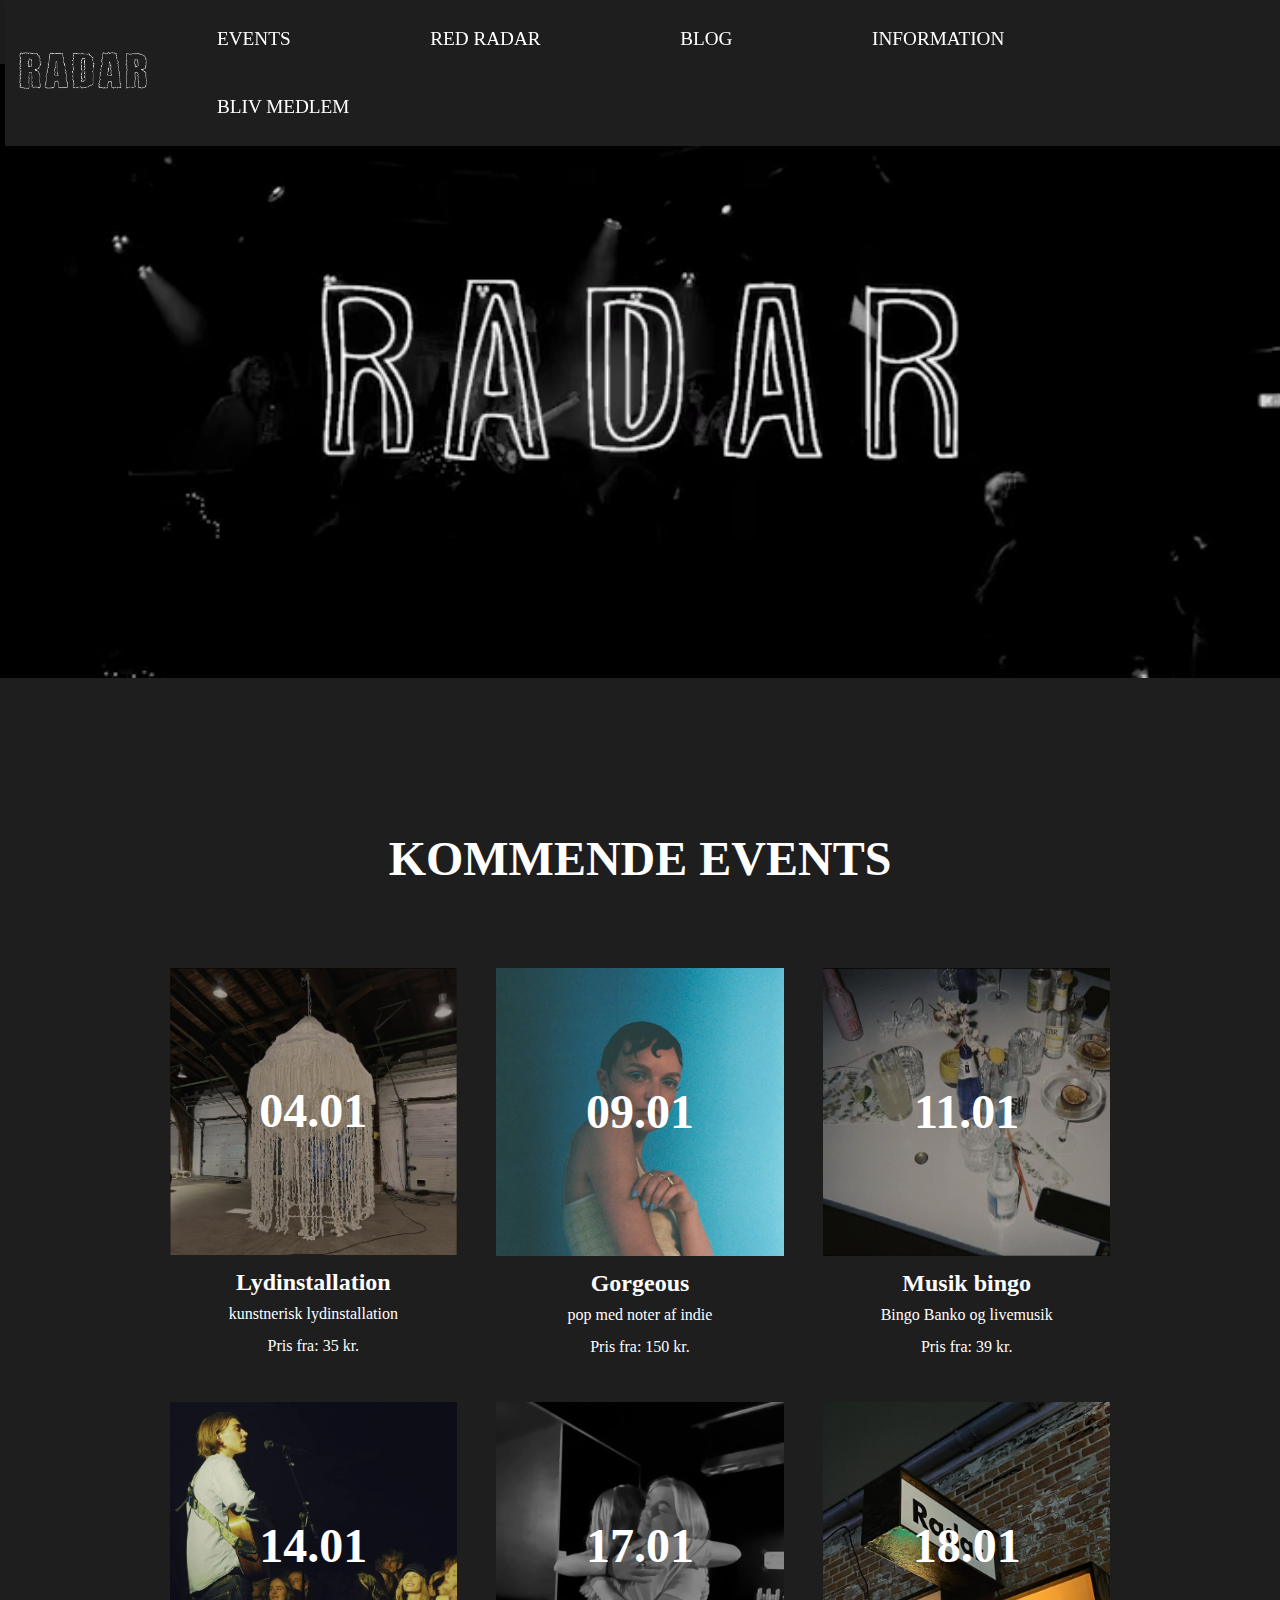
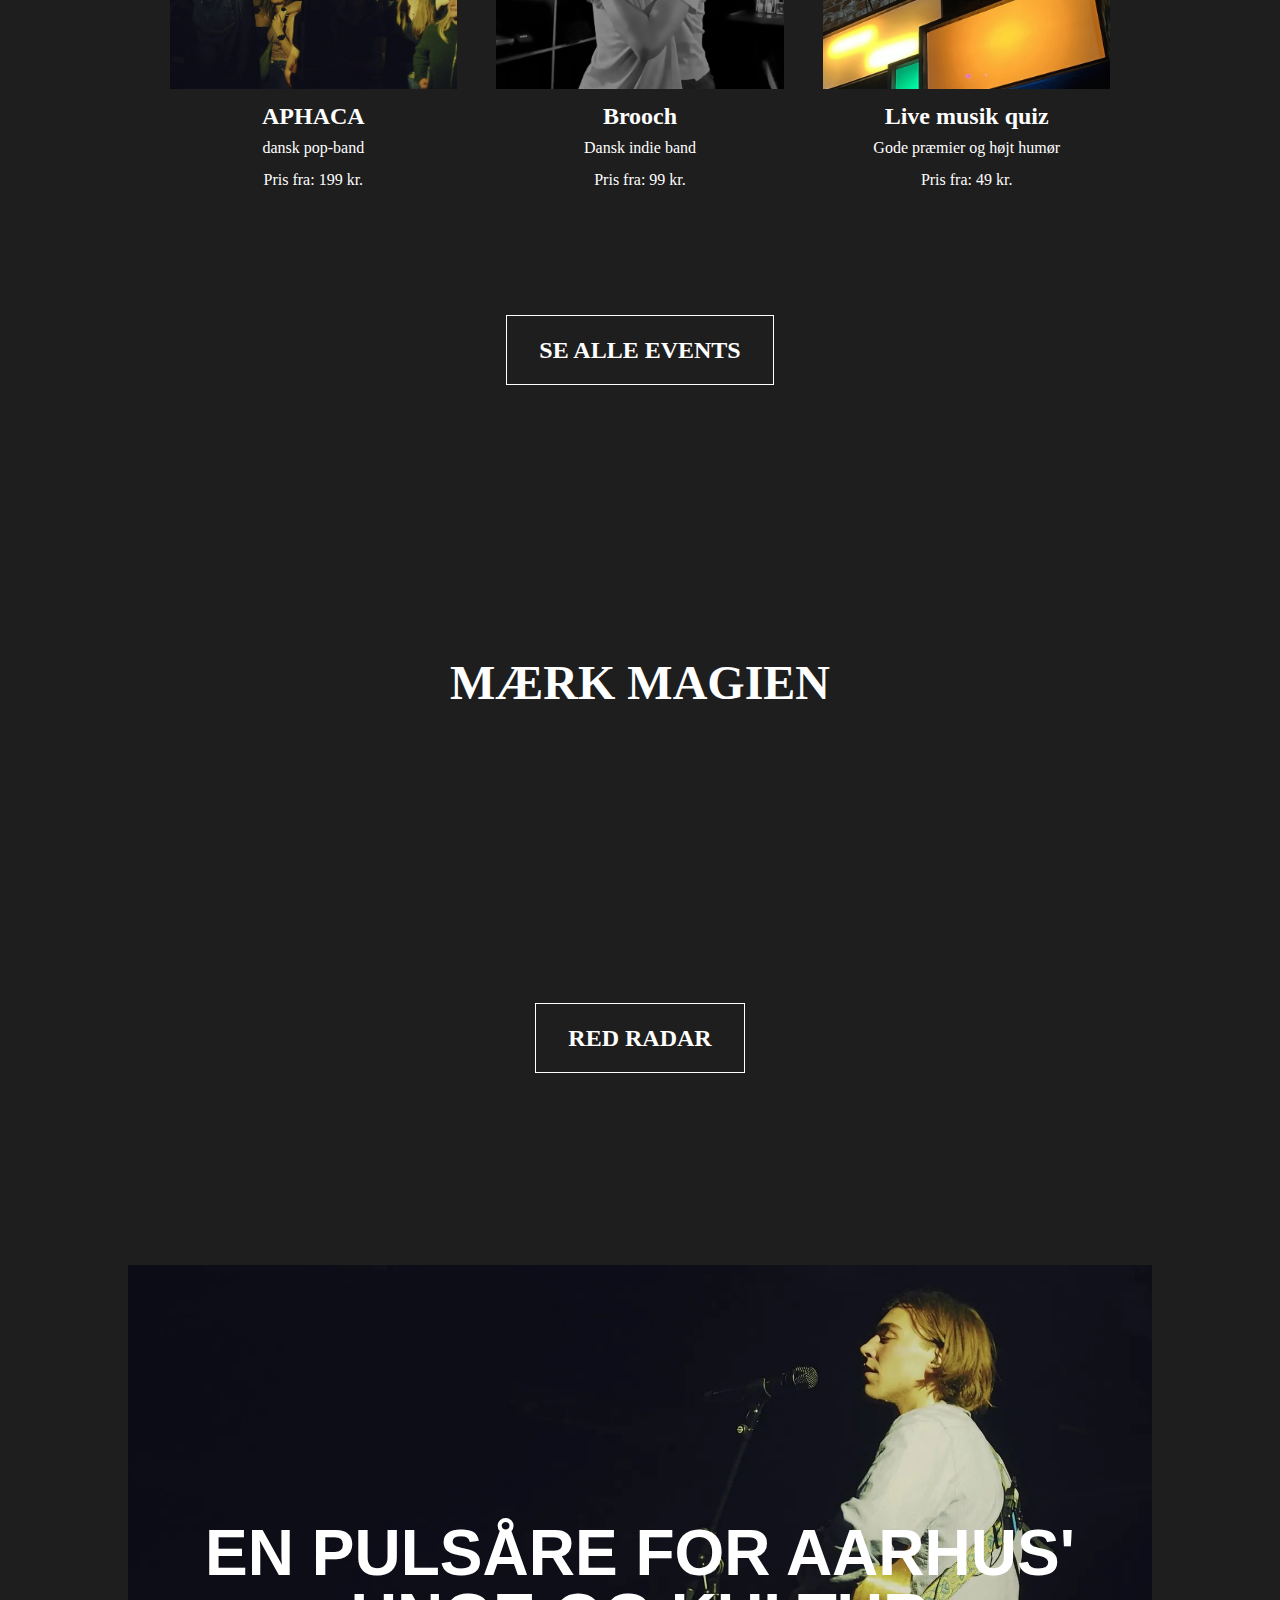
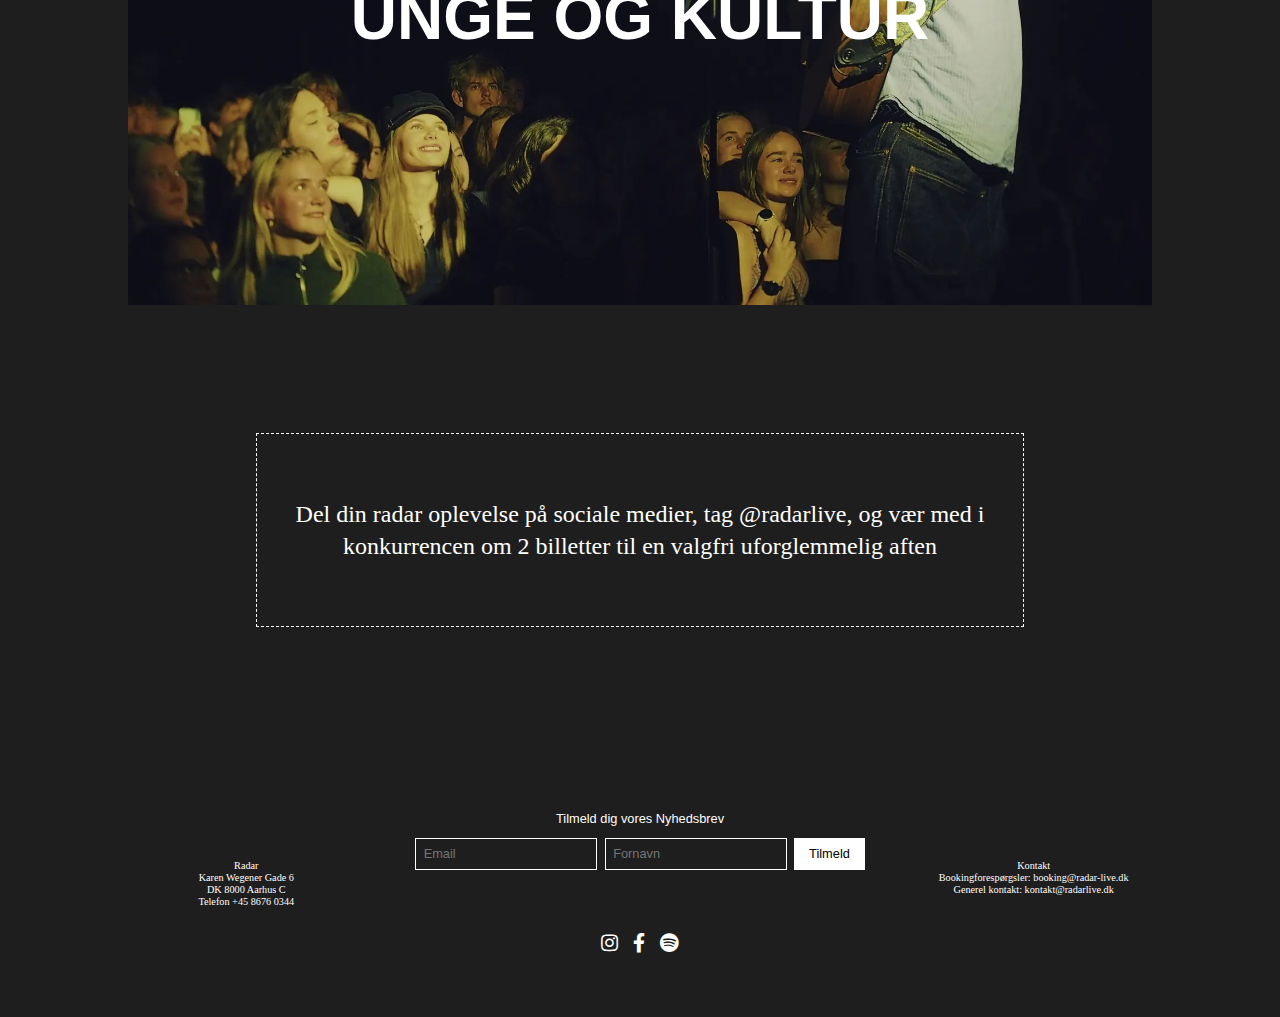
==== index.html @ deaa9edb "forside done" ====
<!DOCTYPE html>
<html lang="da">
<head>
    <meta charset="UTF-8">
    <meta name="viewport" content="width=device-width, initial-scale=1.0">
    <meta name="description" content="Radar i Aarhus er en kulturel platform for nye talenter og en unik oplevelse for musikelskere. Oplev live musik og kreativ udfoldelse på Radar.">
    <link href="https://cdnjs.cloudflare.com/ajax/libs/font-awesome/5.15.4/css/all.min.css" rel="stylesheet"> <!-- social-icons -->
    <link rel="icon" type="image/x-icon" href="img/favicon.webp">
   <link rel="stylesheet" href="css/styles.css">
    <link rel="stylesheet" href="css/navbar.css">
    <link rel="stylesheet" href="css/footer.css">
   
    <title>Radar Aarhus, Live Musik og Unikke Kulturoplevelser</title>
</head>

<body>

<header>
    <a href="../index.html"><img src="../img/logohvid.webp" alt="radar logo" class="logo"></a>
    <nav class="navbar">
        <input type="checkbox" id="sidebar-active">  <!-- selve checkboxen -->
        <label for="sidebar-active" class="open-sidebar-button"> <!-- ikonet med de tre streger, for der forbinder  -->
            <svg xmlns="http://www.w3.org/2000/svg" height="32px" viewBox="0 -960 960 960" width="32px" fill="#e8eaed"><path d="M120-240v-80h720v80H120Zm0-200v-80h720v80H120Zm0-200v-80h720v80H120Z" class="streger"/></svg>
        </label>

        <label id="overlay" for="sidebar-active"></label> <!-- den der gør at vi kommer ud af sidebaren når vi trykker et andet sted på skærmen -->

        <div class="links-container">
            <label for="sidebar-active" class="close-sidebar-button"> <!-- krydset -->
                <svg xmlns="http://www.w3.org/2000/svg" height="24px" viewBox="0 -960 960 960" width="24px" fill="#e8eaed"><path d="m256-200-56-56 224-224-224-224 56-56 224 224 224-224 56 56-224 224 224 224-56 56-224-224-224 224Z" class="kryds"/></svg>        
            </label>


        
            <ul class="navbar-menu">
            <li><a href="undersider/events.html"> Events</a>
                <ul class="dropdown">    
                    <li><a href="undersider/events.html">Event kalender</a>
                    </li>
                    <li><a href="#">Book scene</a>
                    </li>
                    <li><a href="#">Event arkiv</a>
                    </li>
                </ul>
            </li>

            <li><a href="undersider/inforgraphic.html">Red Radar</a>
                <ul class="dropdown">
                    <li><a href="undersider/inforgraphic.html">Hvordan kan du redde Radar?</a>
                    </li>
                    <li><a href="#">Bliv frivillig</a>
                    </li>
                    <li><a href="#">Doner</a>
                    </li>
                </ul>
            </li>

            <li><a href="undersider/artikel.html">Blog</a>
                <ul class="dropdown">
                    <li><a href="undersider/artikel.html">Artikler</a>
                    </li>
                    <li><a href="#">Playliste</a>

                    </li>
                    <li><a href="#">Galleri</a>
                    </li>
                </ul>
            </li>

            <li><a href="#">Information</a>
                <ul class="dropdown">
                    <li><a href="#">Kontakt</a>
                    </li>
                    <li><a href="#">Mission og vision</a>
                    </li>
                    <li><a href="#">FAQ</a>
                    </li>
                    <li><a href="#">Presse</a>
                    </li>
                    <li><a href="#">Medarbejdere</a>
                    </li>
                </ul>
            </li>
            <li><a href="#">Bliv medlem</a>
                <ul class="dropdown">
                    <li><a href="#">Medlems fordele</a>
                    </li>
                    <!-- </li> -->
                </ul>
            </li>
        </ul>
        </div>
    </nav>
</header>

<main>
    <!-- chat hjælp video: https://chatgpt.com/c/67540d61-78e0-8006-b304-bd62d4ee9ee1 -->
    <video autoplay muted loop>
        <source src="video/final.webm" type="video/webm">
      </video>

     <article>
            <h2>kommende events</h2>
        </article>
    <section class="billede-sektion">
    
        <article class="sektion"> 
            <a href="#">
                <figure class="billede-container">
                    <img class="billeder" src="../img/event1.webp" alt="installationskunst, vandmand af draperet stof">
                    <h3 class="overlay-tekst">04.01</h3>
                </figure>
                <h4>Lydinstallation</h4>
                <p>kunstnerisk lydinstallation</p>
                <p class="pris">Pris fra: 35 kr.</p>
            </a>
        </article>
    
        <article class="sektion">
            <a href="#">
            <figure class="billede-container">
                <img class="billeder" src="../img/event2.webp" alt="forsanger portræt">
            <h3 class="overlay-tekst">09.01</h3>
            </figure>
            <h4>Gorgeous</h4>
            <p>pop med noter af indie</p>
            <p class="pris">Pris fra: 150 kr.</p>
            </a>
    
        </article>
    
        <article class="sektion">
            <a href="#">
            <figure class="billede-container">
            <img class="billeder" src="../img/event3.webp" alt="festligt bord">
            <h3 class="overlay-tekst">11.01</h3>
            </figure>
            <h4>Musik bingo</h4>
            <p>Bingo Banko og livemusik</p>
            <p class="pris">Pris fra: 39 kr.</p>
            </a>
        </article>
    
        <article class="sektion">
            <a href="#">
                <figure class="billede-container">
            <img class="billeder" src="../img/event4.webp" alt="APHACA DER SPILLER PÅ RADAR">
                <h3 class="overlay-tekst">14.01</h3>
            </figure>
            <h4>APHACA</h4>
            <p>dansk pop-band</p>
            <p class="pris">Pris fra: 199 kr.</p>
            </a>
        </article>
    
        <article class="sektion">
            <a href="#">
            <figure class="billede-container">
            <img class="billeder" src="../img/event5.webp" alt="brooch band covor billede">
            <h3 class="overlay-tekst">17.01</h3>
            </figure>
            <h4>Brooch</h4>
            <p>Dansk indie band</p>
            <p class="pris">Pris fra: 99 kr.</p>
            </a>
        </article>
    
        <article class="sektion">
            <a href="#">
            <figure class="billede-container">
            <img class="billeder" src="../img/event6.webp" alt="radars lysende skilt">
            <h3 class="overlay-tekst">18.01</h3>
            </figure>
            <h4>Live musik quiz</h4>
            <p>Gode præmier og højt humør</p>
            <p class="pris">Pris fra: 49 kr.</p>
        </a>
        </article>
    </section>

    <figure class="cta">
        <a href="undersider/events.html">
            <button class="button">SE ALLE EVENTS</button>
        </a>
    </figure>


    <section class="video-sektion">
        <h2>mærk magien</h2>
        <video class="billede-video" autoplay muted loop>
            <source src="video/Sequence 01.webm" type="video/webm">
          </video>
          <figure class="cta">
            <a href="undersider/inforgraphic.html">
            <button class="button">RED RADAR</button></a>
        </figure>
    </section>

   
    <section>
        <a href="undersider/artikel.html">
        <h2 class="artikel">En pulsåre for Aarhus' <br>unge og kultur</h2></a>
    </section>


    <figure class="del">
        <p>Del din radar oplevelse på sociale medier, tag @radarlive, og vær med i konkurrencen om 2 billetter til en valgfri uforglemmelig aften</p>
    </figure>

</main>

<footer class="footer">
    <section class="footer-content">
        <article class="kontakt-info">
            <p>Radar</p>
            <p>Karen Wegener Gade 6</p>
            <p>DK 8000 Aarhus C</p>
            <p>Telefon +45 8676 0344</p>
        </article>

        <article class="nyhedsbrev">
            <h3>Tilmeld dig vores Nyhedsbrev</h3>
            <form>
                <input type="email" name="email" placeholder="Email" required>
                <input type="text" name="firstName" placeholder="Fornavn" required>
                <button type="submit">Tilmeld</button>
            </form>
            <figure class="social-icons">
                <a href="https://www.instagram.com/radarlive/?hl=da" target="_blank" aria-label="Instagram">
                    <i class="fab fa-instagram"></i>
                </a>
                <a href="https://www.facebook.com/radarlive" target="_blank" aria-label="Facebook">
                    <i class="fab fa-facebook-f"></i>
                </a>
                <a href="https://open.spotify.com/playlist/37i9dQZEVXboLop5TdEgmU?si=8119e959f3324fdf" target="_blank" aria-label="Spotify">
                    <i class="fab fa-spotify"></i>
                </a>
            </figure>
        </article>

        <article class="kontakt">
            <p>Kontakt</p>
            <p>Bookingforespørgsler: booking@radar-live.dk</p>
            <p>Generel kontakt: kontakt@radarlive.dk</p>
        </article>
    </section>
</footer>

</body>
</html>
---- css/styles.css ----
*{
    margin: 0;
    padding: 0;
    box-sizing: border-box;
}

:root {
    --primary-color:white;
    --secundary-color: #3cf9ff;
    --tertiary-color:#00ed5a;
    --quaternary-color:#ff7436;
    --quinary-color:#1e1e1e;
}




  

/* webskærm */
@media only screen and (min-width: 1100px) {

    /* generel body styling */
    body {
        margin-top: 4rem;
        font-family: 'montserrat';
        text-decoration: none;
        background-color:var(--quinary-color);
        color:white;
        background-size: cover;
        background-position: center;
        background-repeat: no-repeat;  
        height: 100%;
        line-height: 1.5rem;
        overflow-x: hidden; /* Fjern horisontal scroll */
    }

    /* video sektion */
    video {
        width: 100%;
        height:10%;
    }

    h2{
        font-family: 'impact';
        padding-top: 7%;
        margin: 5%;
        font-size: 300%;
        text-transform: uppercase;
        display: flex;
        justify-content: center;
    }
   
    /* event billede sektion */
    .billede-container {
        position: relative; 
        display: inline-block;
        width: 100%;
        overflow: hidden;
    }
    
    .billeder {
        display: block;
        width: 100%;
        height: auto;
    }

       .billede-sektion {
        display: grid;
        grid-template-columns: repeat(3, 1fr);
        gap: 1.25rem;
        padding: 1.25rem;
        max-width: 1000px;
        margin: 0 auto;
    }

    .billede-sektion a {
        text-decoration: none; /* fjerer lilla linje */
        color: white; 
    }
    
    .sektion {
        text-align: center;
        padding: 0.6rem;
    }

    h4 {
        font-family: 'impact';
        font-size: 1.5rem;
    }

    .overlay-tekst {
        position: absolute; /* Position relative ift. .billede-container */
        top: 50%; 
        left: 50%; 
        transform: translate(-50%, -50%); 
        color: white;
        font-family: 'impact';
        font-size: 3rem; 
        font-weight: bold;
        z-index: 10; 
        pointer-events: none; 
    }
    
  
    .billede-container:hover .overlay-tekst {
        opacity: 0.8; 
    }



    .billede-container:hover .overlay-tekst::after {
        content: " Book billet"; /* ændrer teksten */
        color: #3cf9ff;
    }

    .billede-container:hover ~ .pris {
        font-family: 'impact';
    }
    
    .billeder:hover{
        border: 1px solid white;
    }

    .cta {
        display: flex;
        justify-content: center;
        align-items: center;
        margin: 0;
        padding-bottom:10%;
        padding-top: 7%;
      }
      
      /* Call-to-action knap */
      .button {
        font-family: 'impact';
        font-size: 1.5rem; 
        font-weight: bold; 
        color: white; 
        text-align: center; 
        padding: 1rem 2rem; 
        border: 1px solid white; 
        background-color: transparent; 
        cursor: pointer;
        transition: all 0.3s ease; 
        text-transform: uppercase; 
        line-height: 1.5; 
      }
    
      .button:hover {
        background-color: white; 
        color: #1e1e1e;
        border: 1px solid #3cf9ff; 
        }

      .video-sektion {
        display: flex;
        flex-direction: column;
        align-items: center; 
        justify-content: center; 
        text-align: center; 
      }
    

      /* sektion med billedvideo */
    .billede-video {
        max-width: 60%; 
        height: auto;
    }



    h2.artikel {
        background-image: url("../img/artikelforsøg3.webp"); 
        background-size: cover; /* Sørg for, at billedet fylder hele elementet */
        background-position: center center; 
        background-repeat: no-repeat; 
        width: 80%; /* Sikrer responsiv bredde */
        height: 40rem; /* Tilpasset højde */
        margin: 0 auto;
        padding-right: 5%;
        display: flex;
        align-items: center; /* Centrerer teksten vertikalt */
        justify-content: center; /* Centrerer teksten horisontalt */
        position: relative; 
        margin-top: 5%;
        color: white;
    
        text-align: center;
        font-family: 'Impact', sans-serif; /* Brug 'sans-serif' som fallback */
        text-transform: uppercase;
        font-size: 4rem;
        line-height: 4rem;
        padding: 0; /* Fjern unødvendig polstring */
    }
    
    /* Sikrer, at links ikke har understregning */
    section a {
        text-decoration: none;
    }

    .artikel:hover {
       color: #3cf9ff;
       transform: scale(1.05);
    }
    
    .del {
        width: 60%; 
        padding: 1.25rem; 
        border: 1px dashed white; 
         margin: 0 auto; 
        text-align: center; 
        box-sizing: border-box; 
        /* height: 9.375rem; 
        width: 56rem; */
        display: flex; 
        justify-content: center; 
        align-items: center;
        padding-top: 5%;
        padding-bottom: 5%;
         margin-bottom: 10%;
        margin-top: 10%;
    }

    .del p {
        font-family: 'montserrat';
        font-size: 150%;
        font-weight: 100;
    }
    .del:hover{
        border: 1px dashed #3cf9ff; 
        transform: scale(1.05);
    }
    
}


/* TABLET */
@media only screen and (max-width: 1099px){
  /* generel body styling */
  body {
    margin-top: 4rem;
    font-family: 'montserrat';
    text-decoration: none;
    background-color: #1e1e1e;
    color: white;
    background-size: cover;
    background-position: center;
    background-repeat: no-repeat;  
    height: 100%;
    line-height: 1.5rem;
    overflow-x: hidden; /* Fjern horisontal scroll */
}

video {
    width: 100%;
    height:90%;
}

h2{
    font-family: 'impact';
    padding-top: 7%;
    margin: 5%;
    font-size: 300%;
    text-transform: uppercase;
    display: flex;
    justify-content: center;
}
/* event billede sektion */
.billede-container {
    position: relative; /* Make the container a positioned element */
    display: inline-block; /* Keep it aligned with the image dimensions */
    width: 100%;
    overflow: hidden;
}

.billeder {
    display: block;
    width: 100%;
    height: auto;
}

   .billede-sektion {
    display: grid;
    grid-template-columns: repeat(3, 1fr);
    gap: 1.25rem;
    padding: 1.25rem;
    max-width: 1000px;
    margin: 0 auto;
}

.billede-sektion a {
    text-decoration: none; /* Removes underline */
    color: white; /* Changes link color */
}

.sektion {
    text-align: center;
    padding: 0.6rem;
}

h4 {
    font-family: 'impact';
    font-size: 1.5rem;
}
.overlay-tekst {
    position: absolute; /* Position relative ift .billede-container */
    top: 50%; 
    left: 50%; 
    transform: translate(-50%, -50%); 
    color: white; 
    font-family: 'impact';
    font-size: 3rem; 
    font-weight: bold;
    z-index: 10; 
    pointer-events: none; 
    line-height: 85%;  /* ændret liniehøjde så "book billet kan læses" */
}


.billede-container:hover .overlay-tekst::after {
    content: " Book billet"; /* ændrer teksten */
    color: #3cf9ff;
}

.billede-container:hover ~ .pris {
    font-family: 'impact';
}

.billeder:hover{
    border: 1px solid white;
}


 /* Call-to-action button */
.cta {
    display: flex;
    justify-content: center;
    align-items: center;
    margin: 0;
    padding-bottom:10%;
    padding-top: 7%;
  }
  
 
  .button {
    font-family: 'impact';
    font-size: 1.5rem; 
    font-weight: bold; 
    color: white; 
    text-align: center; 
    padding: 1rem 2rem; 
    border: 2px solid white; 
    background-color: transparent; 
    cursor: pointer;
    transition: all 0.3s ease; 
    text-transform: uppercase; 
    line-height: 1.5; 
  }
  
  /* Hover effect */
  .button:hover {
    background-color: white; 
    color: #1e1e1e;
    border: 1px solid #3cf9ff; 
    }


    /* video sektion */

  .video-sektion {
    display: flex;
    flex-direction: column;
    align-items: center; 
    justify-content: center; 
    text-align: center; 
  }

.billede-video {
    max-width: 60%; 
    height: auto; 
}



h2.artikel {
    background-image: url("../img/artikelforsøg3.webp"); 
    background-size: cover; /* Sørg for, at billedet fylder hele elementet */
    background-position: center; 
    background-repeat: no-repeat; 
    width: 80%; /* Sikrer responsiv bredde */
    height: 30rem; /* Tilpasset højde */
    margin: 0 auto;
    padding-right:5%;
    display: flex;
    align-items: center; /* Centrerer teksten vertikalt */
    justify-content: center; /* Centrerer teksten horisontalt */
    position: relative; 
    margin-top: 5%;
    color: white;

    text-align: center;
    font-family: 'Impact', sans-serif; 
    text-transform: uppercase;
    font-size: 3rem;
    line-height: 3rem;
    padding: 0; 
}

/* Sikrer, at links ikke har understregning */
section a {
    text-decoration: none;
}

.artikel:hover {
   color: #3cf9ff;
   transform: scale(1.05);
}

.del {
    width: 60%; 
    padding: 1.25rem; 
    border: 1px dashed white; 
     margin: 0 auto; 
    text-align: center; 
    box-sizing: border-box; 
    /* height: 9.375rem; 
    width: 56rem; */
    display: flex; 
    justify-content: center; 
    align-items: center;
    padding-top: 5%;
    padding-bottom: 5%;
     margin-bottom: 10%;
    margin-top: 10%;
}

.del p {
    font-family: 'montserrat';
    font-size: 130%;
    font-weight: 100;
}
.del:hover{
    border: 1px dashed #3cf9ff; 
    transform: scale(1.05);
}
}

/* BREAKPOINT */
@media only screen and (max-width: 900px){
     /* generel body styling */
  body {
    margin-top: 4rem;
    font-family: 'montserrat';
    text-decoration: none;
    background-color: #1e1e1e;
    color: white;
    background-size: cover;
    background-position: center;
    background-repeat: no-repeat;  
    height: 100%;
    line-height: 1.5rem;
    overflow-x: hidden; /* Fjern horisontal scroll */
}

video {
    width: 100%;
    height:90%;
}

h2{
    font-family: 'impact';
    padding-top: 7%;
    margin: 5%;
    font-size: 300%;
    text-transform: uppercase;
    display: flex;
    justify-content: center;
}
/* event billede sektion */
.billede-container {
    position: relative; /* Make the container a positioned element */
    display: inline-block; /* Keep it aligned with the image dimensions */
    width: 100%;
    overflow: hidden;
}

.billeder {
    display: block;
    width: 100%;
    height: auto;
}

   .billede-sektion {
    display: grid;
    grid-template-columns: repeat(2, 1fr);
    gap: 1.25rem;
    padding: 1.25rem;
    max-width: 90%;
    margin: 0 auto;
}

.billede-sektion a {
    text-decoration: none; /* Removes underline */
    color: white; /* Changes link color */
}

.sektion {
    text-align: center;
    padding: 0.6rem;
}

h4 {
    font-family: 'impact';
    font-size: 1.5rem;
}
.overlay-tekst {
    position: absolute; 
    top: 50%; 
    left: 50%; 
    transform: translate(-50%, -50%); 
    color: white; 
    font-family: 'impact';
    font-size: 3rem; 
    font-weight: bold;
    z-index: 10; 
    pointer-events: none;
    line-height: 85%;  /* ændret liniehøjde så "book billet kan læses" */
}


.billede-container:hover .overlay-tekst::after {
    content: " Book billet"; /* ændrer teksten */
    color: #3cf9ff;
}

.billede-container:hover ~ .pris {
    font-family: 'impact';
}

.billeder:hover{
    border: 1px solid white;
}

.cta {
    display: flex;
    justify-content: center;
    align-items: center;
    margin: 0;
    padding-bottom:10%;
    padding-top: 7%;
  }
  
  /* Call-to-action button */
  .button {
    font-family: 'impact';
    font-size: 1.5rem; 
    font-weight: bold; 
    color: white; 
    text-align: center; 
    padding: 1rem 2rem; 
    border: 2px solid white; 
    background-color: transparent; 
    cursor: pointer;
    transition: all 0.3s ease; 
    text-transform: uppercase; 
    line-height: 1.5; 
  }
  
  /* Hover effect */
  .button:hover {
    background-color: white; 
    color: #1e1e1e;
    border: 1px solid #3cf9ff; 
    }

  .video-sektion {
    display: flex;
    flex-direction: column;
    align-items: center; 
    justify-content: center; 
    text-align: center; 
  }

.billede-video {
    max-width: 60%; /* Ensures video is responsive */
    height: auto; /* Maintains aspect ratio */
}




h2.artikel {
    background-image: url("../img/artikel1.webp"); 
    background-size: cover; /* Sørg for, at billedet fylder hele elementet */
    background-position: center; 
    background-repeat: no-repeat; 
    width: 80%; /* Sikrer responsiv bredde */
    height: 20rem; /* Tilpasset højde */
    margin: 0 auto;
    padding-right: 5%;
    display: flex;
    align-items: center; /* Centrerer teksten vertikalt */
    justify-content: center; /* Centrerer teksten horisontalt */
    position: relative; 
    margin-top: 5%;
    color: white;

 

    text-align: center;
    font-family: 'Impact', sans-serif; /* Brug 'sans-serif' som fallback */
    text-transform: uppercase;
    font-size: 2rem;
    line-height: 2rem;
    padding: 0; /* Fjern unødvendig polstring */
}

/* Sikrer, at links ikke har understregning */
section a {
    text-decoration: none;
}

.artikel:hover {
   color: #3cf9ff;
   transform: scale(1.05);
}

.del {
    width: 80%; 
    padding: 1rem; 
    border: 1px dashed white; 
     margin: 0 auto; 
    text-align: center; 
    box-sizing: border-box; 
    /* height: 9.375rem; 
    width: 56rem; */
    display: flex; 
    justify-content: center; 
    align-items: center;
    padding-top: 5%;
    padding-bottom: 5%;
     margin-bottom: 10%;
    margin-top: 10%;
}

.del p {
    font-family: 'montserrat';
    font-size: 120%;
    font-weight: 100;
}
.del:hover{
    border: 1px dashed #3cf9ff; 
    transform: scale(1.05);
}
}




/* MOBIL */
@media only screen and (max-width: 600px) {
  /* generel body styling */
  body {
    margin-top: 4rem;
    font-family: 'montserrat';
    text-decoration: none;
    background-color: #1e1e1e;
    color: white;
    background-size: cover;
    background-position: center;
    background-repeat: no-repeat;  
    height: 100%;
    width: auto;
    line-height: 1.5rem;
    overflow-x: hidden; /* Fjern horisontal scroll */
}

video {
    width: 100%;
    height:90%;
}

h2{
    font-family: 'impact';
    padding-top: 7%;
    margin: 5%;
    font-size: 300%;
    text-transform: uppercase;
    display: flex;
    justify-content: center;
}
/* event billede sektion */
.billede-container {
    position: relative; 
    display: inline-block; 
    width: 100%;
    overflow: hidden;
}

.billeder {
    display: block;
    width: 90%;
    height: auto;
}

   .billede-sektion {
    display: grid;
    grid-template-columns: repeat(2, 1fr);
    gap: 1.25rem;
    padding: 1.25rem;
    max-width: 90%;
    margin: 0 auto;
}

.billede-sektion a {
    text-decoration: none; 
    color: white; 
}

.sektion {
    text-align: center;
    padding: 0.6rem;
}

h4 {
    font-family: 'impact';
    font-size: 1.5rem;
}
.overlay-tekst {
    position: absolute;
    top: 50%; 
    left: 50%;
    transform: translate(-50%, -50%); 
    color: white; 
    font-family: 'impact';
    font-size: 3rem; 
    font-weight: bold;
    z-index: 10; 
    pointer-events: none;
    line-height: 85%;  /* ændret liniehøjde så "book billet kan læses" */ 
}


.billede-container:hover .overlay-tekst::after {
    content: " Book billet"; /* ændrer teksten */
    color: #3cf9ff;
}

.billede-container:hover ~ .pris {
    font-family: 'impact';
}

.billeder:hover{
    border: 1px solid white;
}

.cta {
    display: flex;
    justify-content: center;
    align-items: center;
    margin: 0;
    padding-bottom:10%;
    padding-top: 7%;
  }
  
  /* Call-to-action button */
  .button {
    font-family: 'impact';
    font-size: 1.5rem; 
    font-weight: bold; 
    color: white; 
    text-align: center; 
    padding: 1rem 2rem; 
    border: 1px solid white; 
    background-color: transparent; 
    cursor: pointer;
    transition: all 0.3s ease; 
    text-transform: uppercase; 
    line-height: 1.5; 
  }
  
  /* Hover effect */
  .button:hover {
    background-color: white; 
    color: #1e1e1e;
    border: 1px solid #3cf9ff; 
    }

  .video-sektion {
    display: flex;
    flex-direction: column;
    align-items: center; 
    justify-content: center; 
    text-align: center; 
  }

.billede-video {
    max-width: 60%; /* Ensures video is responsive */
    height: auto; /* Maintains aspect ratio */
}


/* sektion med link til artikel */
h2.artikel {
    background-image: url("../img/artikel1.webp"); 
    background-size: cover; /* Sørg for, at billedet fylder hele elementet */
    background-position: center; 
    background-repeat: no-repeat; 
    width: 80%; /* Sikrer responsiv bredde */
    height: 20rem; /* Tilpasset højde */
    margin: 0 auto;
    padding-right: 5%;
    display: flex;
    align-items: center; /* Centrerer teksten vertikalt */
    justify-content: center; /* Centrerer teksten horisontalt */
    position: relative; 
    margin-top: 5%;
    color: white;

    text-align: center;
    font-family: 'Impact', sans-serif; /* Brug 'sans-serif' som fallback */
    text-transform: uppercase;
    font-size: 2rem;
    line-height: 2rem;
    padding: 0; 
}

/* Sikrer, at links ikke har understregning */
section a {
    text-decoration: none;
}

.artikel:hover {
   color: #3cf9ff;
   transform: scale(1.05);
}

.del {
    width: 90%; 
    padding: 0.75rem; 
    border: 1px dashed white; 
     margin: 0 auto; 
    text-align: center; 
    box-sizing: border-box; 
    /* height: 9.375rem; 
    width: 56rem; */
    display: flex; 
    justify-content: center; 
    align-items: center;
    padding-top: 3%;
    padding-bottom: 5%;
    margin-bottom: 5%;
    margin-top: 5%;
}

.del p {
    font-family: 'montserrat';
    font-size: 90%;
    font-weight: 100;
}
.del:hover{
    border: 2px dashed #3cf9ff; 
    transform: scale(1.05);
}
}
---- css/navbar.css ----
*{
    margin: 0;
    padding: 0;
    box-sizing: border-box;
}
:root {
    --primary-color:white;
    --secundary-color: #3cf9ff;
    --tertiary-color:#00ed5a;
    --quaternary-color:#ff7436;
    --quinary-color:#1e1e1e;
}

body {
    font-family: 'montserrat';
    text-decoration: none;
    background-position: center;
    /* text-align: center; */
    background-color: #1e1e1e;
    min-width: 100vw;
    line-height: 2rem;
}

/* Styling af header */
header {
    position: fixed;
    top:0;
    left:0.3rem;
    right:0.3rem;
    width: 100%;
    z-index: 1000;
    background: #1e1e1e;
    box-shadow: 0 0.3rem 0.6rem rgba(0,0,0,0.1);
    padding: 0.3rem;
    display: flex;
    align-items: center;
    justify-content: space-between;
    text-transform: uppercase;
}

/* Header logo */
header .logo{
    margin-left: 0.6rem;
    padding-left: 0;
}

.logo{
    width: 10vw;
    margin-top: 5%;

}

/* Styling af hovedmenupunkterne */
header .navbar ul {
    list-style: none;
}

header .navbar ul li {
    position: relative;
    float: left;
}


/* Styling af hovedmenu og undermenu */
header .navbar ul li a {
    box-sizing: border-box;
    text-decoration: none;
    font-size: 1.2rem;
    font-family: 'impact';
    padding: 1.125rem 4.365rem;
    color: white;
    display: block;
    text-align: left;
}


/* Hovereffekt til menupunkterne */
header .navbar ul li a:hover {
    background: white;
    color: #1e1e1e;
}

/* Første niveau af undermenu */
header .navbar ul li ul {
    box-sizing: border-box;
    position: absolute;
    left: 0;
    width: 12rem; /* Ensartet bredde */
    background: #1e1e1e; /* Let baggrundsfarve for synlighed */
    display: none;
    padding: 0;
}

header .navbar ul li ul li {
    width: 100%; /* Ensartet bredde */
    border-top: 0.06rem solid rgba(255, 255, 255, 0.2); /* Lysere kant for synlighed */
}

/* Styling af undermenu links */
header .navbar ul li ul li a {
    padding: 0.6rem 0; /* Juster padding for centrering */
    color: white; /* Sørger for, at teksten er synlig */
    text-align: left;
    margin-left: 0.3rem;
    width: 100%; /* Fyld hele bredden af menuen */
    display: block;
    box-sizing: border-box;
    font-family: 'montserrat';
    font-size: 0.9rem;
}

header .navbar ul li ul li a:hover {
    background: #1e1e1e;
    color: #3cf9ff;
}

/* Næste niveau af undermenu */
header .navbar ul li ul li ul {
    left: 100%; /* Justering til højre for første undermenu */
    top: 0;
    width: 12.5rem; /* Ensartet bredde */
    background: transparent; /* Ensartet baggrund */
    display: none;
}

header .navbar ul li ul li ul a {
    padding: 0.06rem 0; /* Juster padding for centrering */
    color: white; /* Sørger for synlig tekst */
    text-align: center;
    width: 100%; /* Fyld hele bredden af menuen */
    display: block;
    box-sizing: border-box;
}

/* Hover-effekt til at vise undermenuer */
header .navbar ul li:hover > ul,
header .navbar ul li ul li:hover > ul {
    display: block;
}

/* Gemmer checkboxen */
#sidebar-active {
    display: none;
}


header label {
    font-size: 1.25rem;
    color: #333;
    cursor: pointer;
    display: none;
}

/* Fjerner navigationsbar/burgermenu til mobil og tablet for desktop */
.burgermenu{
display: none;
}

/*styling til tablet*/
@media screen and (max-width: 1220px){ 

    header {
        position: fixed;
        top: 0;
        left: 0.3125rem; 
        right: 0.3125rem; 
        width: 100%;
        z-index: 1000;
        background: transparent;
        padding: 0.3125rem; 
        display: flex;
        align-items: flex-start;
        justify-content: space-between;
        text-transform: uppercase;
    }
    
    header .logo{
        margin-left: 0.0625;
        padding-left: 0;
    }
    
    .logo{
        width: 15vw;
    
    }
    
  
    /* .navbar {
        display: none;
    } */
    
    nav{
        height: 3.75rem;
        background-color: transparent;
        display: flex;
        justify-content: flex-end;
        align-items: flex-start;
    }
    
    
    /* styling af tekst */
    nav ul li a{
        height: 100%;
        padding: 0 1.25rem;
        display: flex;
        align-items: flex-start;
        text-decoration: none;
        color: black;
    }
    
    nav ul li ul li a:hover {
        background: rgba(0,0,0,0.5);
            color: #fff;
            
    }
    
    nav ul li ul li a{
        height: 100%;
        padding: 0 1.25rem;
        display: flex;
        align-items:flex-start;
        text-decoration: none;
        color: black;
    }
    
    nav ul li a:hover {
        background: rgba(0,0,0,0.5);
            color: #fff;
    }

    /* ikoner */
    /* nav div label svg  */
    .streger {
        fill: white;
        background-color: transparent;
    }
    
    nav svg .kryds {
        fill: white;
        background-color: transparent;
    }
    
    /* fjerner checkboks */
    #sidebar-active {
        display: none;
    }
    
    /* fjerner checkboks  */
    .open-sidebar-button, .close-sidebar-button {
        display: none; 
    }
    
    
    /* styling for mobil specifikt */
    
    /* den boks der folder ud når man klikker de tre prikker */
    /* styling af selve burgermenuen (når man har klikket på stregerne) */
        .links-container{
            height: 100%;
            width: 32%;
            display: flex;
            flex-direction: column;
            align-items:flex-start;
            background-color:#1e1e1e;
    
           flex-direction: column; /* vertikale menupunkter */
           align-items: flex-start; /* paceret i venstre side af container */
    
           position: fixed; /* nav baren følger med ved scroll */
           top: 0;
           right: -100%; /* boksen er per automatik skjult når den er -100% */
           z-index: 10;
           width: 18.75rempx;
           color: black;
    
           box-shadow: -0.3rem 0 0.3rem rgba(0,0,0,0.25);
           transition: 1s ease-out; /* smooth når man åbner baren */
    
        }
    
    nav ul li a {
        box-sizing: border-box;
        height: auto;
        width: 100%;
        padding: 1.25rem 1.85rem;
        justify-content: flex-start; 
    }
    
    .open-sidebar-button, .close-sidebar-button {
        padding: 1.25rem;
        display: block;
    }
    
    /* ~ styler links-container hvis det er søskende til #sidebar-active */
    /* pseudo klassen :cheked styler/reagerer når ikonet er "checked" altså når vi trykker på de tre streger*/
    #sidebar-active:checked ~ .links-container{
    right: 0;  /* når værdien er 0 er menuen fremme når den er -100  */
    }
    
    /* sørger for at vi klikker ud fra menu'en når vi klikker et andet sted på siden */
    #sidebar-active:checked ~ #overlay{
        height: 100%;
        width: 100%;
        position: fixed;
        top: 0;
        left: 0;
        z-index: 9;
    }
    
    
    header label {
        font-size: 1.25rem;
        color: #333;
        cursor: pointer;
        display: none;
    }
    
    #menu-bar {
        display: none;
    }
    .navbar-menu li:hover > .dropdown {
        display: block;
        position: relative;
        width: 100%;
        padding-left: 0;
        margin-top: 0.3rem;
    }

    @media screen and (max-width: 700px){
    .links-container{
        height: 100%;
        width: 50%;
        display: flex;
        flex-direction: column;
        align-items:flex-start;
        background-color:#1e1e1e;

       flex-direction: column; /* vertikale menupunkter */
       align-items: flex-start; /* paceret i venstre side af container */

       position: fixed; /* nav baren følger med ved scroll */
       top: 0;
       right: -100%; /* boksen er per automatik skjult når den er -100% */
       z-index: 10;
       width: 18.75rempx;
       color: black;

       box-shadow: -0.3rem 0 0.3rem rgba(0,0,0,0.25);
       transition: 1s ease-out; /* smooth når man åbner baren */
       }
}
}
---- css/footer.css ----
*{
    margin: 0;
    padding: 0;
    box-sizing: border-box;
}

:root {
    --primary-color:white;
    --secundary-color: #3cf9ff;
    --tertiary-color:#00ed5a;
    --quaternary-color:#ff7436;
    --quinary-color:#1e1e1e;
}





  

/* webskærm */
@media only screen and (min-width: 1100px) {

footer {
    margin-top: 4rem;
    font-family: 'montserrat';
    text-decoration: none;
    background-color: #1e1e1e;
    color: white;
    background-size: cover;
    background-position: center;
    background-repeat: no-repeat;  
    height: 100%;
    line-height: 2.5%;
}
/* General Footer Styling */
footer .footer {
    display:flex;
    flex-direction: row;
    align-items: center;
    
}
.footer {
    background-color: #1e1e1e;
    color: white;
    padding-top:5%;
    padding-bottom:5%;
    text-align: center;
}

.footer-content {
    display: flex;
    justify-content: space-around;
    align-items: flex-start;
    flex-wrap: wrap;
    max-width: 1200px;
    margin: 0 auto;
}

/* Contact Info */
.kontakt-info,
.newsletter,
.kontakt {
    flex: 1;
    min-width: 250px;
    margin: 1%;
    text-align: center;
}

.kontakt-info p,
.kontakt p {
    margin: 3%;
    font-size: 80%;
}

/* Newsletter Form */
.nyhedsbrev h3 {
    font-family: 'Montserrat', sans-serif;
    font-size: 80%;
    font-weight: 300;
    color: white;
    margin-bottom: 5%;
}

.nyhedsbrev form {
    display: flex;
    flex-direction: row;
    justify-content: center;
    gap: 2%;
    margin-bottom: 5%;
}

.nyhedsbrev input {
    padding: 2%;
    border: 1px solid white;
    background-color: #1e1e1e;
    color: white;
    font-size: 80%;
}

.nyhedsbrev button {
    background-color: white;
    border: none;
    color: black;
    padding: 2% 4%;
    cursor: pointer;
    font-size: 80%;
}

.nyhedsbrev button:hover {
    background-color: #3cf9ff;
    color: black;
}

/* Social Icons */
.social-icons {
    display: flex;
    justify-content: center;
    gap: 4%;
    margin-top: 17%;
}

.social-icons a {
    color: white;
    font-size: 120%;
}

.social-icons a:hover {
    color: #3cf9ff;
}


.kontakt {
    margin-top: 3%;
    font-size: 80%;
}

.kontakt-info {
    margin-top: 3%;
    font-size: 80%; 
}
}

/*styling til tablet*/
@media screen and (max-width: 1099px){ 
    body {
        margin-top: 4rem;
        font-family: 'montserrat';
        text-decoration: none;
        background-color: #1e1e1e;
        color: white;
        background-size: cover;
        background-position: center;
        background-repeat: no-repeat;  
        height: 100%;
        line-height: 1.5rem;
    }
    /* General Footer Styling */
    footer .footer {
        display:flex;
        flex-direction: row;
        align-items: center;
    }
    .footer {
        background-color: #1e1e1e;
        color: white;
        padding: 2vh;
        text-align: center;
        
    }
    
    .footer-content {
        display: flex;
        justify-content: space-around;
        align-items: flex-start;
        flex-wrap: wrap;
        max-width: 75rem;
        margin: 0 auto;
    }
    
    /* Contact Info */
    .kontakt-info,
    .nyhedsbrev,
    .kontakt {
        flex: 1;
        min-width: 15.6rem;
        margin: 1%;
        text-align: center;
    }
    
    .kontakt-info p,
    .kontakt p {
        margin: 3%;
        font-size: 80%;
    }
    
    /* Newsletter Form */
    .nyhedsbrev h3 {
        font-family: 'Montserrat', sans-serif;
        font-size: 80%;
        font-weight: 300;
        color: white;
        margin-bottom: 5%;
    }
    
    .nyhedsbrev form {
        display: flex;
        flex-direction: row;
        justify-content: center;
        gap: 2%;
        margin-bottom: 5%;
    }
    
    .nyhedsbrev input {
        padding: 2%;
        border: 1px solid white;
        background-color: #1e1e1e;
        color: white;
        font-size: 80%;
    }
    
    .nyhedsbrev button {
        background-color: white;
        border: none;
        color: black;
        padding: 2% 4%;
        cursor: pointer;
        font-size: 80%;
    }
    
    .nyhedsbrev button:hover {
        background-color: #3cf9ff;
        color: black;
    }
    
    /* Social Icons */
    .social-icons {
        display: flex;
        justify-content: center;
        gap: 4%;
        margin-top: 17%;
    }
    
    .social-icons a {
        color: white;
        font-size: 120%;
    }
    
    .social-icons a:hover {
        color: #3cf9ff;
    }
    
    
    .kontakt {
        margin-top: 3%;
        font-size: 80%;
    }
    
    .kontakt-info {
        margin-top: 3%;
        font-size: 80%; 
    }
    }

/*footer breakpoint*/
@media screen and (max-width: 1040px){

    body {
        margin-top: 2rem;
        font-family: 'montserrat';
        text-decoration: none;
        background-color: #1e1e1e;
        color: white;
        background-size: cover;
        background-position: center;
        background-repeat: no-repeat;  
        height: 100%;
        line-height: 1.5rem;
    }


    .footer {
        background-color: #1e1e1e;
        color: white;
        padding: 3vh;
        text-align: center;
       
    }

    section .footer-content{
        display: flex;
        flex-direction: column;
        align-content: center;
        justify-content: center;
        align-self: center;
        gap: 20px;
    }
  
    /* .footer-content {
        display: flex;
        flex-direction: column;
        align-items: center;
        text-align: center;
        gap: 20px;
    } */
  
    .kontakt-info,
    .nyhedsbrev,
    .kontakt {
        flex: 1;
        min-width: 100%;
        margin: 10px 0;
    }
  
    .kontakt-info p,
    .kontakt p {
        margin: 1%;
        font-size: 14px;
    }

    .nyhedsbrev{
        padding-top: 4%;
    }
  
    .nyhedsbrev h3 {
        font-family: 'Montserrat', sans-serif;
        font-size: 16px;
        font-weight: 300;
        color: white;
        margin-bottom: 10px;
    }
  
    .nyhedsbrev form {
        display: flex;
        flex-direction: column;
        align-items: center;
        gap: 10px;
        margin-bottom: 1%;
    }
  
    .nyhedsbrev input {
        padding: 10px;
        width: 40%;
        border: 1px solid white;
        background-color: #1e1e1e;
        color: white;
        font-size: 14px;
    }
  
    .nyhedsbrev button {
        background-color: white;
        border: none;
        color: black;
        padding: 10px 20px;
        cursor: pointer;
        font-size: 14px;
    }
  
    .nyhedsbrev button:hover {
        background-color: #3cf9ff;
        color: black;
    }
  
    .social-icons {
        display: flex;
        justify-content: center;
        gap: 15px;
        margin-top: 3%;
        padding-bottom: 2%;
    }
  
    .social-icons a {
        color: white;
        font-size: 1.5em;
    }
  
    .social-icons a:hover {
        color: #3cf9ff;
    }
  
    .kontakt {
        margin-top: 20px;
        font-size: 14px;
    }
}


/*styling til smartphones*/
@media screen and (max-width: 600px) {

    body {
        margin-top: 2rem;
        font-family: 'montserrat';
        text-decoration: none;
        background-color: #1e1e1e;
        color: white;
        background-size: cover;
        background-position: center;
        background-repeat: no-repeat;  
        height: 100%;
        line-height: 1.5rem;
    }


    .footer {
        background-color: #1e1e1e;
        color: white;
        padding: 3vh;
        text-align: center;
        border-top: 0.5px solid #3cf9ff;
    }

    section .footer-content{
        display: flex;
        flex-direction: column;
        align-content: center;
        justify-content: center;
        align-self: center;
        gap: 20px;
    }
  
    /* .footer-content {
        display: flex;
        flex-direction: column;
        align-items: center;
        text-align: center;
        gap: 20px;
    } */
  
    .kontakt-info,
    .nyhedsbrev,
    .kontakt {
        flex: 1;
        min-width: 100%;
        margin: 10px 0;
    }
  
    .kontakt-info p,
    .kontakt p {
        margin: 3%;
        font-size: 14px;
    }

    .nyhedsbrev{
        padding-top: 7%;
    }
  
    .nyhedsbrev h3 {
        font-family: 'Montserrat', sans-serif;
        font-size: 16px;
        font-weight: 300;
        color: white;
        margin-bottom: 10px;
    }
  
    .nyhedsbrev form {
        display: flex;
        flex-direction: column;
        align-items: center;
        gap: 10px;
        margin-bottom: 10px;
    }
  
    .nyhedsbrev input {
        padding: 10px;
        width: 80%;
        border: 1px solid white;
        background-color: #1e1e1e;
        color: white;
        font-size: 14px;
    }
  
    .nyhedsbrev button {
        background-color: white;
        border: none;
        color: black;
        padding: 10px 20px;
        cursor: pointer;
        font-size: 14px;
    }
  
    .nyhedsbrev button:hover {
        background-color: #3cf9ff;
        color: black;
    }
  
    .social-icons {
        display: flex;
        justify-content: center;
        gap: 15px;
        margin-top: 7%;
        padding-bottom: 7%;
    }
  
    .social-icons a {
        color: white;
        font-size: 1.5em;
    }
  
    .social-icons a:hover {
        color: #3cf9ff;
    }
  
    .kontakt {
        margin-top: 20px;
        font-size: 14px;
    }
    }
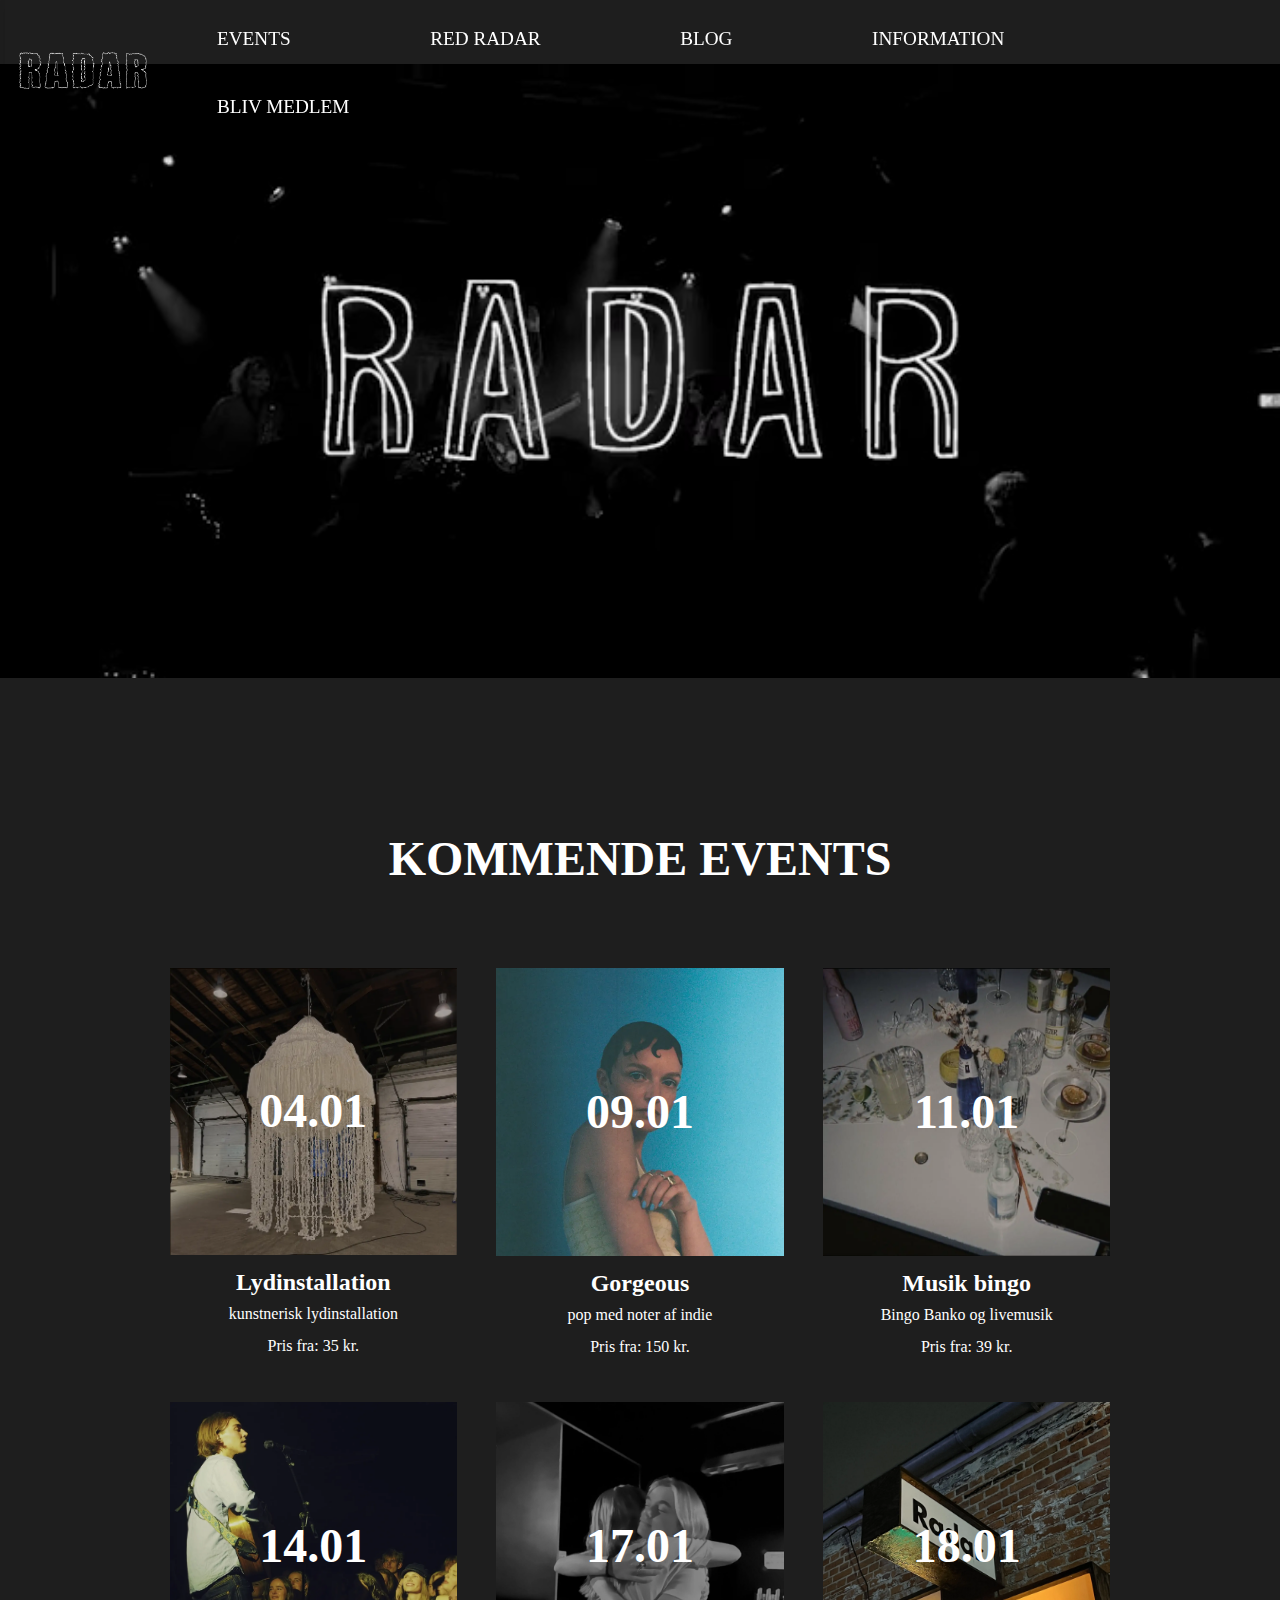
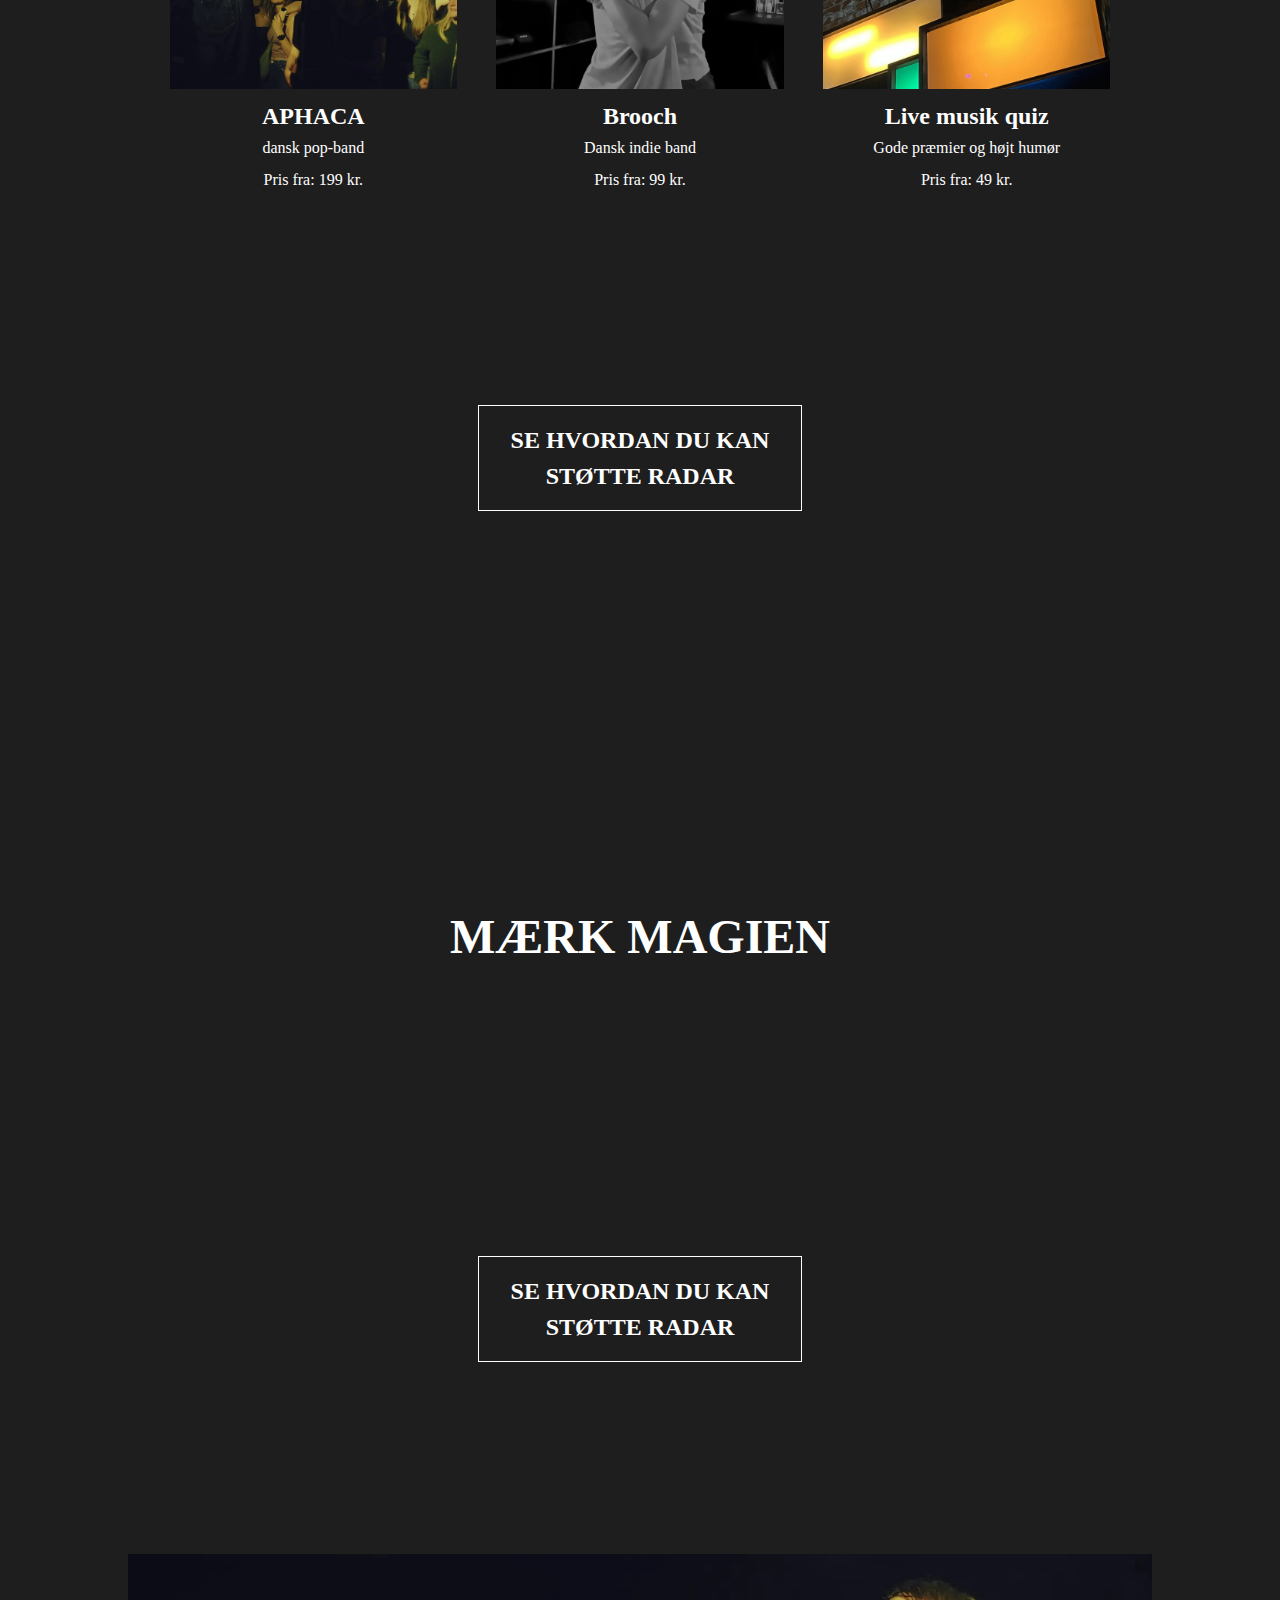
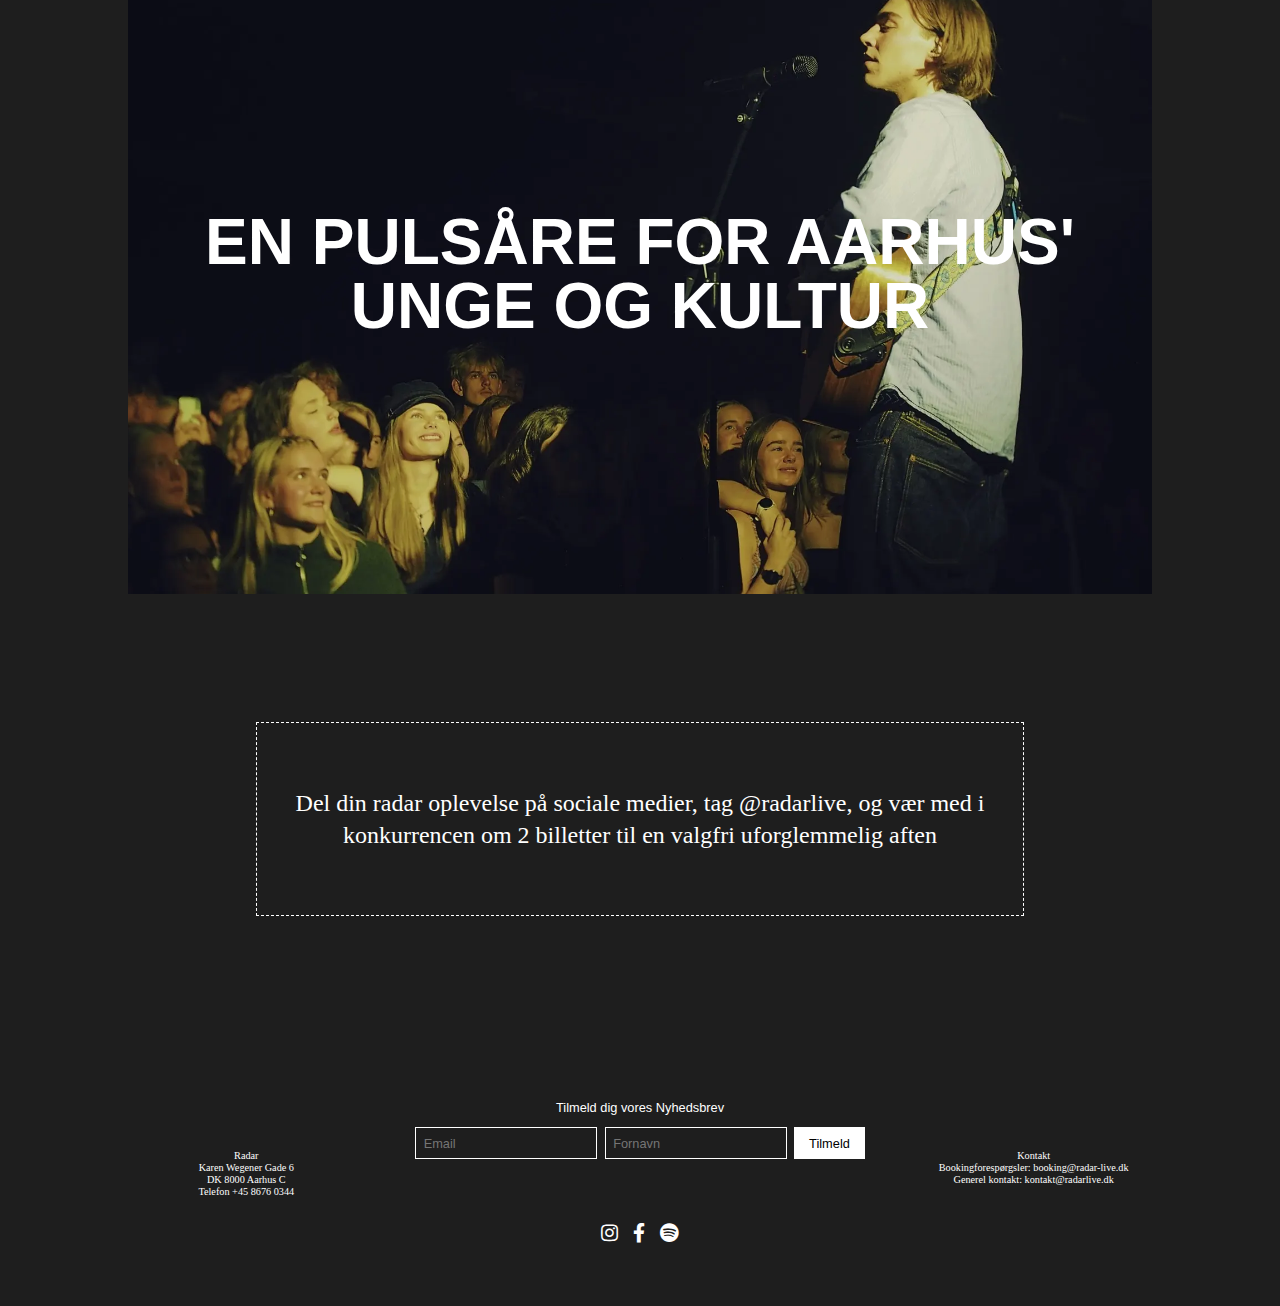
==== commit 8ae5afb0: "valideringsomgang" ====
--- a/index.html
+++ b/index.html
@@ -179,20 +179,19 @@
     </section>
 
     <figure class="cta">
-        <a href="undersider/events.html">
-            <button class="button">SE ALLE EVENTS</button>
-        </a>
+        <figure class="cta">
+            <a href="infographic.html" class="button">SE HVORDAN DU KAN <br>STØTTE RADAR</a>
+        </figure>
     </figure>
 
 
     <section class="video-sektion">
         <h2>mærk magien</h2>
         <video class="billede-video" autoplay muted loop>
-            <source src="video/Sequence 01.webm" type="video/webm">
+            <source src="video/collage.webm" type="video/webm">
           </video>
           <figure class="cta">
-            <a href="undersider/inforgraphic.html">
-            <button class="button">RED RADAR</button></a>
+            <a href="infographic.html" class="button">SE HVORDAN DU KAN <br>STØTTE RADAR</a>
         </figure>
     </section>
 
--- a/css/styles.css
+++ b/css/styles.css
@@ -145,6 +145,7 @@
         transition: all 0.3s ease; 
         text-transform: uppercase; 
         line-height: 1.5; 
+        text-decoration: none;
       }
     
       .button:hover {
@@ -356,6 +357,7 @@
     transition: all 0.3s ease; 
     text-transform: uppercase; 
     line-height: 1.5; 
+    text-decoration: none;
   }
   
   /* Hover effect */
@@ -565,6 +567,7 @@
     transition: all 0.3s ease; 
     text-transform: uppercase; 
     line-height: 1.5; 
+    text-decoration: none;
   }
   
   /* Hover effect */
@@ -701,12 +704,11 @@
 .billeder {
     display: block;
     width: 90%;
-    height: auto;
 }
 
    .billede-sektion {
     display: grid;
-    grid-template-columns: repeat(2, 1fr);
+    grid-template-columns: repeat(1, 1fr);
     gap: 1.25rem;
     padding: 1.25rem;
     max-width: 90%;
@@ -778,6 +780,7 @@
     transition: all 0.3s ease; 
     text-transform: uppercase; 
     line-height: 1.5; 
+    text-decoration: none;
   }
   
   /* Hover effect */
@@ -803,7 +806,7 @@
 
 /* sektion med link til artikel */
 h2.artikel {
-    background-image: url("../img/artikel1.webp"); 
+    background-image: url("../img/artikelforsøg3.webp"); 
     background-size: cover; /* Sørg for, at billedet fylder hele elementet */
     background-position: center; 
     background-repeat: no-repeat; 
--- a/css/navbar.css
+++ b/css/navbar.css
@@ -29,7 +29,7 @@
     right:0.3rem;
     width: 100%;
     z-index: 1000;
-    background: #1e1e1e;
+    background: transparent;
     box-shadow: 0 0.3rem 0.6rem rgba(0,0,0,0.1);
     padding: 0.3rem;
     display: flex;
@@ -41,7 +41,7 @@
 /* Header logo */
 header .logo{
     margin-left: 0.6rem;
-    padding-left: 0;
+    padding-left: 0rem;
 }
 
 .logo{
@@ -175,8 +175,8 @@
     }
     
     header .logo{
-        margin-left: 0.0625;
-        padding-left: 0;
+        margin-left: 0.0625rem;
+        padding-left: 0rem;
     }
     
     .logo{
@@ -253,8 +253,7 @@
     
     /* styling for mobil specifikt */
     
-    /* den boks der folder ud når man klikker de tre prikker */
-    /* styling af selve burgermenuen (når man har klikket på stregerne) */
+    /* den boks der folder ud når man klikker de tre streger */
         .links-container{
             height: 100%;
             width: 32%;
@@ -270,7 +269,7 @@
            top: 0;
            right: -100%; /* boksen er per automatik skjult når den er -100% */
            z-index: 10;
-           width: 18.75rempx;
+           width: 18.75rem;
            color: black;
     
            box-shadow: -0.3rem 0 0.3rem rgba(0,0,0,0.25);
@@ -342,7 +341,7 @@
        top: 0;
        right: -100%; /* boksen er per automatik skjult når den er -100% */
        z-index: 10;
-       width: 18.75rempx;
+       width: 18.75rem;
        color: black;
 
        box-shadow: -0.3rem 0 0.3rem rgba(0,0,0,0.25);
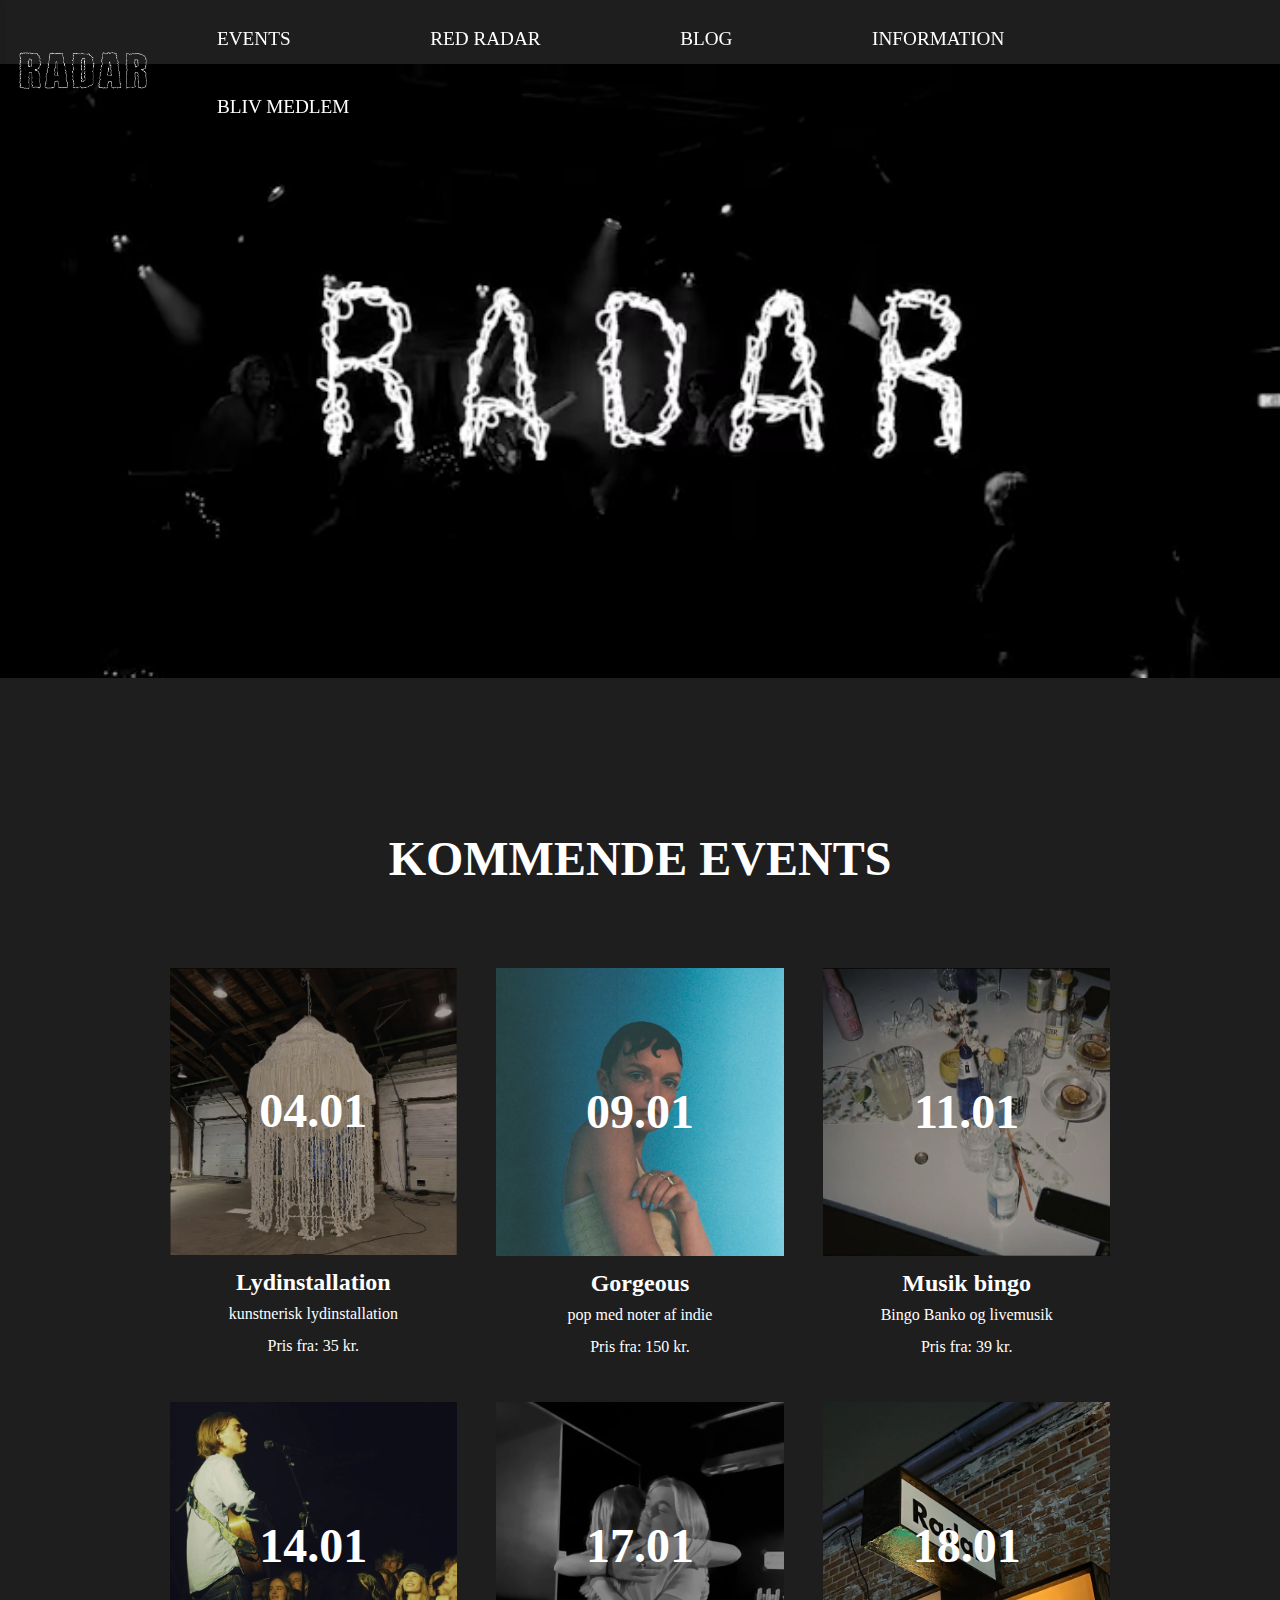
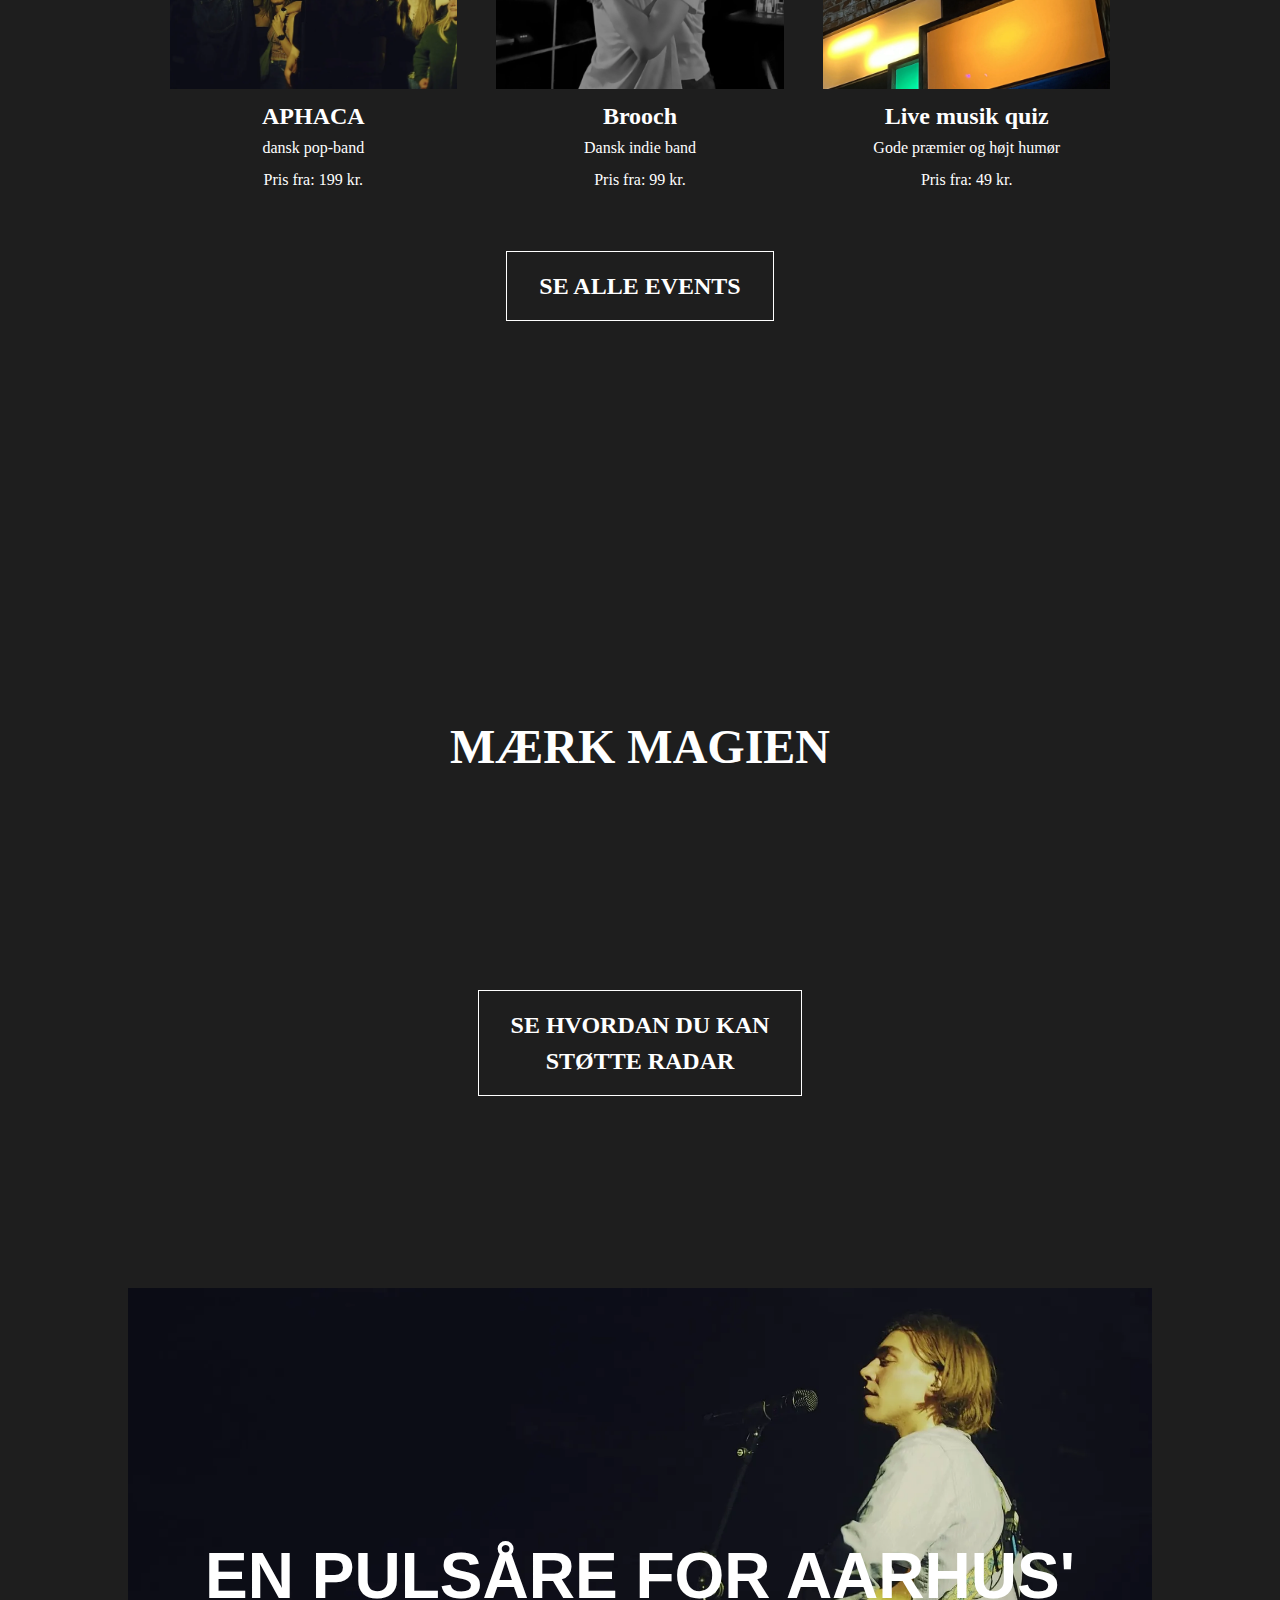
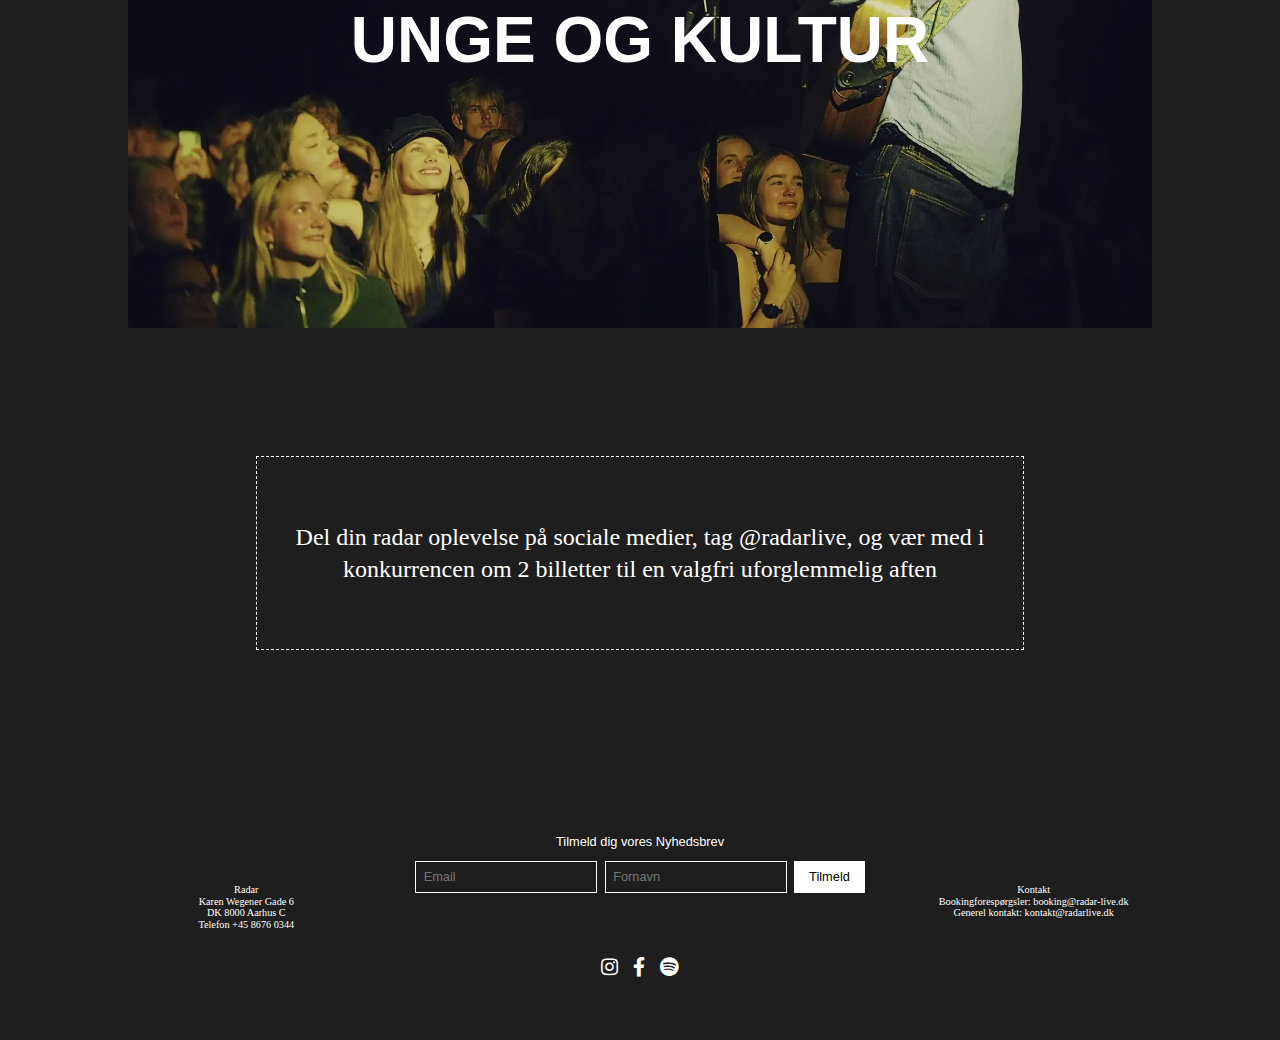
==== commit e05836fd: "rettelser i nav" ====
--- a/index.html
+++ b/index.html
@@ -16,6 +16,7 @@
 <body>
 
 <header>
+    <!-- Navigaionsbaren -->
     <a href="../index.html"><img src="../img/logohvid.webp" alt="radar logo" class="logo"></a>
     <nav class="navbar">
         <input type="checkbox" id="sidebar-active">  <!-- selve checkboxen -->
@@ -85,7 +86,6 @@
                 <ul class="dropdown">
                     <li><a href="#">Medlems fordele</a>
                     </li>
-                    <!-- </li> -->
                 </ul>
             </li>
         </ul>
@@ -94,11 +94,16 @@
 </header>
 
 <main>
+    <!-- jeg bruger ikke en h1 da min tyoiske h1 tekst er i min intro/ forside video - derfor skjules denne i css -->
+     
+    <h1>forside Radar, intimt spillested i Aarhus med live musik og events</h1>
+    <!-- top sektion med video -->
     <!-- chat hjælp video: https://chatgpt.com/c/67540d61-78e0-8006-b304-bd62d4ee9ee1 -->
     <video autoplay muted loop>
         <source src="video/final.webm" type="video/webm">
       </video>
 
+      <!-- kommende events sektion -->
      <article>
             <h2>kommende events</h2>
         </article>
@@ -178,13 +183,14 @@
         </article>
     </section>
 
+    <!-- Se alle events knap -->
     <figure class="cta">
         <figure class="cta">
-            <a href="infographic.html" class="button">SE HVORDAN DU KAN <br>STØTTE RADAR</a>
+            <a href="infographic.html" class="button">SE ALLE EVENTS</a>
         </figure>
     </figure>
 
-
+ <!-- billed video -->
     <section class="video-sektion">
         <h2>mærk magien</h2>
         <video class="billede-video" autoplay muted loop>
@@ -195,17 +201,16 @@
         </figure>
     </section>
 
-   
+   <!-- link til artikel -->
     <section>
         <a href="undersider/artikel.html">
         <h2 class="artikel">En pulsåre for Aarhus' <br>unge og kultur</h2></a>
     </section>
 
-
+   <!-- sektion hvor det opfordres til at dele -->
     <figure class="del">
         <p>Del din radar oplevelse på sociale medier, tag @radarlive, og vær med i konkurrencen om 2 billetter til en valgfri uforglemmelig aften</p>
     </figure>
-
 </main>
 
 <footer class="footer">
--- a/css/styles.css
+++ b/css/styles.css
@@ -12,35 +12,38 @@
     --quinary-color:#1e1e1e;
 }
 
-
-
-
-  
+ 
+/* skjuler min h1 (lavet for SEO) på alle enheder */
+h1{
+    display: none;
+}
+
+/* generel body styling gælder alle enheder*/
+body {
+    margin-top: 4rem;
+    font-family: 'montserrat';
+    text-decoration: none;
+    background-color:var(--quinary-color);
+    color:white;
+    background-size: cover;
+    background-position: center;
+    background-repeat: no-repeat;  
+    height: 100%;
+    line-height: 1.5rem;
+    overflow-x: hidden; /* Fjern horisontal scroll */
+    }
 
 /* webskærm */
 @media only screen and (min-width: 1100px) {
-
-    /* generel body styling */
-    body {
-        margin-top: 4rem;
-        font-family: 'montserrat';
-        text-decoration: none;
-        background-color:var(--quinary-color);
-        color:white;
-        background-size: cover;
-        background-position: center;
-        background-repeat: no-repeat;  
-        height: 100%;
-        line-height: 1.5rem;
-        overflow-x: hidden; /* Fjern horisontal scroll */
-    }
 
     /* video sektion */
     video {
         width: 100%;
         height:10%;
     }
-
+   
+
+    /* event billede sektion */
     h2{
         font-family: 'impact';
         padding-top: 7%;
@@ -50,8 +53,7 @@
         display: flex;
         justify-content: center;
     }
-   
-    /* event billede sektion */
+
     .billede-container {
         position: relative; 
         display: inline-block;
@@ -98,7 +100,7 @@
         font-family: 'impact';
         font-size: 3rem; 
         font-weight: bold;
-        z-index: 10; 
+        z-index: 10; /* tekst over billede */
         pointer-events: none; 
     }
     
@@ -108,12 +110,13 @@
     }
 
 
-
+/* jeg ville egentlig have at dato skulle ændre sig til "book billet" - pseudoklassen after indsætter "book billet" efter  */
     .billede-container:hover .overlay-tekst::after {
         content: " Book billet"; /* ændrer teksten */
         color: #3cf9ff;
     }
 
+    /* pris tekst bliver fed/impact ved hover */
     .billede-container:hover ~ .pris {
         font-family: 'impact';
     }
@@ -122,13 +125,15 @@
         border: 1px solid white;
     }
 
+
+    /* sttling af CTA knap */
     .cta {
         display: flex;
         justify-content: center;
         align-items: center;
         margin: 0;
         padding-bottom:10%;
-        padding-top: 7%;
+        padding-top: 1%;
       }
       
       /* Call-to-action knap */
@@ -154,6 +159,8 @@
         border: 1px solid #3cf9ff; 
         }
 
+
+    /* video collage */
       .video-sektion {
         display: flex;
         flex-direction: column;
@@ -161,16 +168,14 @@
         justify-content: center; 
         text-align: center; 
       }
-    
-
-      /* sektion med billedvideo */
+
     .billede-video {
         max-width: 60%; 
         height: auto;
     }
 
 
-
+/* link til artikel side */
     h2.artikel {
         background-image: url("../img/artikelforsøg3.webp"); 
         background-size: cover; /* Sørg for, at billedet fylder hele elementet */
@@ -195,7 +200,7 @@
         padding: 0; /* Fjern unødvendig polstring */
     }
     
-    /* Sikrer, at links ikke har understregning */
+    /* Sikrer, at links ikke har understregning / lila */
     section a {
         text-decoration: none;
     }
@@ -205,6 +210,9 @@
        transform: scale(1.05);
     }
     
+
+
+    /* sektion hvor man kan vinde billetter */
     .del {
         width: 60%; 
         padding: 1.25rem; 
@@ -212,8 +220,6 @@
          margin: 0 auto; 
         text-align: center; 
         box-sizing: border-box; 
-        /* height: 9.375rem; 
-        width: 56rem; */
         display: flex; 
         justify-content: center; 
         align-items: center;
@@ -238,20 +244,6 @@
 
 /* TABLET */
 @media only screen and (max-width: 1099px){
-  /* generel body styling */
-  body {
-    margin-top: 4rem;
-    font-family: 'montserrat';
-    text-decoration: none;
-    background-color: #1e1e1e;
-    color: white;
-    background-size: cover;
-    background-position: center;
-    background-repeat: no-repeat;  
-    height: 100%;
-    line-height: 1.5rem;
-    overflow-x: hidden; /* Fjern horisontal scroll */
-}
 
 video {
     width: 100%;
@@ -267,10 +259,11 @@
     display: flex;
     justify-content: center;
 }
+
 /* event billede sektion */
 .billede-container {
-    position: relative; /* Make the container a positioned element */
-    display: inline-block; /* Keep it aligned with the image dimensions */
+    position: relative;
+    display: inline-block;
     width: 100%;
     overflow: hidden;
 }
@@ -291,8 +284,8 @@
 }
 
 .billede-sektion a {
-    text-decoration: none; /* Removes underline */
-    color: white; /* Changes link color */
+    text-decoration: none;
+    color: white; 
 }
 
 .sektion {
@@ -305,7 +298,7 @@
     font-size: 1.5rem;
 }
 .overlay-tekst {
-    position: absolute; /* Position relative ift .billede-container */
+    position: absolute;
     top: 50%; 
     left: 50%; 
     transform: translate(-50%, -50%); 
@@ -320,7 +313,7 @@
 
 
 .billede-container:hover .overlay-tekst::after {
-    content: " Book billet"; /* ændrer teksten */
+    content: " Book billet"; /* tilføjer tekst (after) */
     color: #3cf9ff;
 }
 
@@ -333,7 +326,6 @@
 }
 
 
- /* Call-to-action button */
 .cta {
     display: flex;
     justify-content: center;
@@ -387,16 +379,16 @@
 
 h2.artikel {
     background-image: url("../img/artikelforsøg3.webp"); 
-    background-size: cover; /* Sørg for, at billedet fylder hele elementet */
+    background-size: cover;
     background-position: center; 
     background-repeat: no-repeat; 
-    width: 80%; /* Sikrer responsiv bredde */
+    width: 80%; /*  responsiv bredde */
     height: 30rem; /* Tilpasset højde */
     margin: 0 auto;
     padding-right:5%;
     display: flex;
-    align-items: center; /* Centrerer teksten vertikalt */
-    justify-content: center; /* Centrerer teksten horisontalt */
+    align-items: center; 
+    justify-content: center;
     position: relative; 
     margin-top: 5%;
     color: white;
@@ -409,7 +401,7 @@
     padding: 0; 
 }
 
-/* Sikrer, at links ikke har understregning */
+/* Sikrer, at links ikke har understregning og er lila */
 section a {
     text-decoration: none;
 }
@@ -450,20 +442,6 @@
 
 /* BREAKPOINT */
 @media only screen and (max-width: 900px){
-     /* generel body styling */
-  body {
-    margin-top: 4rem;
-    font-family: 'montserrat';
-    text-decoration: none;
-    background-color: #1e1e1e;
-    color: white;
-    background-size: cover;
-    background-position: center;
-    background-repeat: no-repeat;  
-    height: 100%;
-    line-height: 1.5rem;
-    overflow-x: hidden; /* Fjern horisontal scroll */
-}
 
 video {
     width: 100%;
@@ -479,10 +457,11 @@
     display: flex;
     justify-content: center;
 }
+
 /* event billede sektion */
 .billede-container {
-    position: relative; /* Make the container a positioned element */
-    display: inline-block; /* Keep it aligned with the image dimensions */
+    position: relative; 
+    display: inline-block;
     width: 100%;
     overflow: hidden;
 }
@@ -495,7 +474,7 @@
 
    .billede-sektion {
     display: grid;
-    grid-template-columns: repeat(2, 1fr);
+    grid-template-columns: repeat(2, 1fr); /* ændres to 2 billeder */
     gap: 1.25rem;
     padding: 1.25rem;
     max-width: 90%;
@@ -503,8 +482,8 @@
 }
 
 .billede-sektion a {
-    text-decoration: none; /* Removes underline */
-    color: white; /* Changes link color */
+    text-decoration: none; 
+    color: white;
 }
 
 .sektion {
@@ -532,7 +511,7 @@
 
 
 .billede-container:hover .overlay-tekst::after {
-    content: " Book billet"; /* ændrer teksten */
+    content: " Book billet"; 
     color: #3cf9ff;
 }
 
@@ -586,8 +565,8 @@
   }
 
 .billede-video {
-    max-width: 60%; /* Ensures video is responsive */
-    height: auto; /* Maintains aspect ratio */
+    max-width: 60%;
+    height: auto;
 }
 
 
@@ -595,31 +574,29 @@
 
 h2.artikel {
     background-image: url("../img/artikel1.webp"); 
-    background-size: cover; /* Sørg for, at billedet fylder hele elementet */
+    background-size: cover; 
     background-position: center; 
     background-repeat: no-repeat; 
-    width: 80%; /* Sikrer responsiv bredde */
-    height: 20rem; /* Tilpasset højde */
+    width: 80%; 
+    height: 20rem; 
     margin: 0 auto;
     padding-right: 5%;
     display: flex;
-    align-items: center; /* Centrerer teksten vertikalt */
-    justify-content: center; /* Centrerer teksten horisontalt */
+    align-items: center; 
+    justify-content: center; 
     position: relative; 
     margin-top: 5%;
     color: white;
 
- 
-
     text-align: center;
-    font-family: 'Impact', sans-serif; /* Brug 'sans-serif' som fallback */
+    font-family: 'Impact', sans-serif; 
     text-transform: uppercase;
     font-size: 2rem;
     line-height: 2rem;
-    padding: 0; /* Fjern unødvendig polstring */
-}
-
-/* Sikrer, at links ikke har understregning */
+    padding: 0; 
+}
+
+
 section a {
     text-decoration: none;
 }
@@ -636,8 +613,7 @@
      margin: 0 auto; 
     text-align: center; 
     box-sizing: border-box; 
-    /* height: 9.375rem; 
-    width: 56rem; */
+  
     display: flex; 
     justify-content: center; 
     align-items: center;
@@ -659,25 +635,9 @@
 }
 
 
-
-
 /* MOBIL */
 @media only screen and (max-width: 600px) {
-  /* generel body styling */
-  body {
-    margin-top: 4rem;
-    font-family: 'montserrat';
-    text-decoration: none;
-    background-color: #1e1e1e;
-    color: white;
-    background-size: cover;
-    background-position: center;
-    background-repeat: no-repeat;  
-    height: 100%;
-    width: auto;
-    line-height: 1.5rem;
-    overflow-x: hidden; /* Fjern horisontal scroll */
-}
+
 
 video {
     width: 100%;
@@ -688,7 +648,7 @@
     font-family: 'impact';
     padding-top: 7%;
     margin: 5%;
-    font-size: 300%;
+    font-size: 220%;
     text-transform: uppercase;
     display: flex;
     justify-content: center;
@@ -708,7 +668,7 @@
 
    .billede-sektion {
     display: grid;
-    grid-template-columns: repeat(1, 1fr);
+    grid-template-columns: repeat(1, 1fr); /* kun 1 billede pr. linie */
     gap: 1.25rem;
     padding: 1.25rem;
     max-width: 90%;
@@ -745,7 +705,7 @@
 
 
 .billede-container:hover .overlay-tekst::after {
-    content: " Book billet"; /* ændrer teksten */
+    content: " Book billet"; /* indsætter nyt content */
     color: #3cf9ff;
 }
 
@@ -762,14 +722,14 @@
     justify-content: center;
     align-items: center;
     margin: 0;
-    padding-bottom:10%;
-    padding-top: 7%;
+    padding-bottom:20%;
+    padding-top: 2%;
   }
   
   /* Call-to-action button */
   .button {
     font-family: 'impact';
-    font-size: 1.5rem; 
+    font-size: 1rem; 
     font-weight: bold; 
     color: white; 
     text-align: center; 
@@ -781,6 +741,7 @@
     text-transform: uppercase; 
     line-height: 1.5; 
     text-decoration: none;
+    width: 100%;
   }
   
   /* Hover effect */
@@ -799,30 +760,30 @@
   }
 
 .billede-video {
-    max-width: 60%; /* Ensures video is responsive */
-    height: auto; /* Maintains aspect ratio */
+    max-width: 60%; 
+    height: auto; 
 }
 
 
 /* sektion med link til artikel */
 h2.artikel {
     background-image: url("../img/artikelforsøg3.webp"); 
-    background-size: cover; /* Sørg for, at billedet fylder hele elementet */
+    background-size: cover; 
     background-position: center; 
     background-repeat: no-repeat; 
-    width: 80%; /* Sikrer responsiv bredde */
-    height: 20rem; /* Tilpasset højde */
+    width: 80%; 
+    height: 20rem; 
     margin: 0 auto;
     padding-right: 5%;
     display: flex;
-    align-items: center; /* Centrerer teksten vertikalt */
-    justify-content: center; /* Centrerer teksten horisontalt */
+    align-items: center; 
+    justify-content: center; 
     position: relative; 
     margin-top: 5%;
     color: white;
 
     text-align: center;
-    font-family: 'Impact', sans-serif; /* Brug 'sans-serif' som fallback */
+    font-family: 'Impact', sans-serif;
     text-transform: uppercase;
     font-size: 2rem;
     line-height: 2rem;
@@ -846,8 +807,6 @@
      margin: 0 auto; 
     text-align: center; 
     box-sizing: border-box; 
-    /* height: 9.375rem; 
-    width: 56rem; */
     display: flex; 
     justify-content: center; 
     align-items: center;
--- a/css/navbar.css
+++ b/css/navbar.css
@@ -21,7 +21,7 @@
     line-height: 2rem;
 }
 
-/* Styling af header */
+/* header styling */
 header {
     position: fixed;
     top:0;
@@ -38,7 +38,7 @@
     text-transform: uppercase;
 }
 
-/* Header logo */
+/*  logo */
 header .logo{
     margin-left: 0.6rem;
     padding-left: 0rem;
@@ -50,7 +50,7 @@
 
 }
 
-/* Styling af hovedmenupunkterne */
+/* hovedmenuen */
 header .navbar ul {
     list-style: none;
 }
@@ -61,7 +61,7 @@
 }
 
 
-/* Styling af hovedmenu og undermenu */
+/* hovedmenu og undermenu styling */
 header .navbar ul li a {
     box-sizing: border-box;
     text-decoration: none;
@@ -74,65 +74,50 @@
 }
 
 
-/* Hovereffekt til menupunkterne */
+/* hoved menupunkt hover */
 header .navbar ul li a:hover {
     background: white;
     color: #1e1e1e;
 }
 
-/* Første niveau af undermenu */
+/* undermenu niveau et */
 header .navbar ul li ul {
     box-sizing: border-box;
     position: absolute;
     left: 0;
-    width: 12rem; /* Ensartet bredde */
-    background: #1e1e1e; /* Let baggrundsfarve for synlighed */
+    width: 12rem;
+    background: #1e1e1e; 
     display: none;
     padding: 0;
 }
 
 header .navbar ul li ul li {
-    width: 100%; /* Ensartet bredde */
-    border-top: 0.06rem solid rgba(255, 255, 255, 0.2); /* Lysere kant for synlighed */
-}
-
-/* Styling af undermenu links */
+    width: 100%; 
+    border-top: 0.06rem solid rgba(255, 255, 255, 0.2); 
+}
+
+/* undermenuer styling */
 header .navbar ul li ul li a {
-    padding: 0.6rem 0; /* Juster padding for centrering */
-    color: white; /* Sørger for, at teksten er synlig */
+    padding: 0.6rem 0; 
+    color: white; 
     text-align: left;
     margin-left: 0.3rem;
-    width: 100%; /* Fyld hele bredden af menuen */
+    width: 100%; 
     display: block;
     box-sizing: border-box;
     font-family: 'montserrat';
     font-size: 0.9rem;
 }
 
+/* undermenu hover effekt */
 header .navbar ul li ul li a:hover {
     background: #1e1e1e;
     color: #3cf9ff;
 }
 
-/* Næste niveau af undermenu */
-header .navbar ul li ul li ul {
-    left: 100%; /* Justering til højre for første undermenu */
-    top: 0;
-    width: 12.5rem; /* Ensartet bredde */
-    background: transparent; /* Ensartet baggrund */
-    display: none;
-}
-
-header .navbar ul li ul li ul a {
-    padding: 0.06rem 0; /* Juster padding for centrering */
-    color: white; /* Sørger for synlig tekst */
-    text-align: center;
-    width: 100%; /* Fyld hele bredden af menuen */
-    display: block;
-    box-sizing: border-box;
-}
-
-/* Hover-effekt til at vise undermenuer */
+
+
+/* Hover-effekt der sørger for dropdown til undermenuer */
 header .navbar ul li:hover > ul,
 header .navbar ul li ul li:hover > ul {
     display: block;
@@ -151,7 +136,7 @@
     display: none;
 }
 
-/* Fjerner navigationsbar/burgermenu til mobil og tablet for desktop */
+/* Fjerner burgermenuen på desktop */
 .burgermenu{
 display: none;
 }
@@ -181,6 +166,7 @@
     
     .logo{
         width: 15vw;
+        padding-top: 30%;
     
     }
     
@@ -208,52 +194,33 @@
         color: black;
     }
     
-    nav ul li ul li a:hover {
-        background: rgba(0,0,0,0.5);
-            color: #fff;
-            
-    }
-    
-    nav ul li ul li a{
-        height: 100%;
-        padding: 0 1.25rem;
-        display: flex;
-        align-items:flex-start;
-        text-decoration: none;
-        color: black;
-    }
-    
-    nav ul li a:hover {
-        background: rgba(0,0,0,0.5);
-            color: #fff;
-    }
-
-    /* ikoner */
-    /* nav div label svg  */
+
+
+    /* styling af ikoner ikoner */
+    /* de tre streger */
     .streger {
         fill: white;
         background-color: transparent;
     }
     
+    /* krydset */
     nav svg .kryds {
         fill: white;
         background-color: transparent;
     }
     
-    /* fjerner checkboks */
+    /* fjerner checkboks (åben) */
     #sidebar-active {
         display: none;
     }
     
-    /* fjerner checkboks  */
+    /* fjerner checkboks (lukket)*/
     .open-sidebar-button, .close-sidebar-button {
         display: none; 
     }
     
     
-    /* styling for mobil specifikt */
-    
-    /* den boks der folder ud når man klikker de tre streger */
+    /* styling af selve den boks der folder ud, når burgeren klikkes */
         .links-container{
             height: 100%;
             width: 32%;
@@ -262,18 +229,18 @@
             align-items:flex-start;
             background-color:#1e1e1e;
     
-           flex-direction: column; /* vertikale menupunkter */
-           align-items: flex-start; /* paceret i venstre side af container */
-    
-           position: fixed; /* nav baren følger med ved scroll */
+           flex-direction: column; /* opsætning over hinanden */
+           align-items: flex-start; /* placering i venstre side */
+    
+           position: fixed; /* Navigationsbaren følger med når der scrolles */
            top: 0;
-           right: -100%; /* boksen er per automatik skjult når den er -100% */
+           right: -100%; /* den grå boks er skjult til de tre streger klikkes af */
            z-index: 10;
            width: 18.75rem;
            color: black;
     
-           box-shadow: -0.3rem 0 0.3rem rgba(0,0,0,0.25);
-           transition: 1s ease-out; /* smooth når man åbner baren */
+           box-shadow: -0.3rem 0 0.3rem rgba(0,0,0,0.25); /* svag skygge på boksen */
+           transition: 1s ease-out; /* åbnes smooth */
     
         }
     
@@ -283,6 +250,7 @@
         width: 100%;
         padding: 1.25rem 1.85rem;
         justify-content: flex-start; 
+        font-family: 'montserrat';
     }
     
     .open-sidebar-button, .close-sidebar-button {
@@ -290,13 +258,12 @@
         display: block;
     }
     
-    /* ~ styler links-container hvis det er søskende til #sidebar-active */
-    /* pseudo klassen :cheked styler/reagerer når ikonet er "checked" altså når vi trykker på de tre streger*/
+    /* den grå boks reaktion/ændring npr de tre streger klikkes */
     #sidebar-active:checked ~ .links-container{
-    right: 0;  /* når værdien er 0 er menuen fremme når den er -100  */
-    }
-    
-    /* sørger for at vi klikker ud fra menu'en når vi klikker et andet sted på siden */
+    right: 0;  /* ændres fra -100 (skjult) til 0 (synlig) */
+    }
+    
+    /* Effekt der gør det muligt at klikke ud af menuen ved klik udenfor den grå boks */
     #sidebar-active:checked ~ #overlay{
         height: 100%;
         width: 100%;
@@ -304,48 +271,40 @@
         top: 0;
         left: 0;
         z-index: 9;
-    }
-    
-    
-    header label {
-        font-size: 1.25rem;
-        color: #333;
-        cursor: pointer;
-        display: none;
-    }
-    
-    #menu-bar {
-        display: none;
-    }
+        display: block;
+    }
+    
     .navbar-menu li:hover > .dropdown {
         display: block;
-        position: relative;
+        position: relative; /* sørger for at undermenuerne ikke "dropper down" oveni hovedmenuerne */
         width: 100%;
         padding-left: 0;
         margin-top: 0.3rem;
     }
 
-    @media screen and (max-width: 700px){
+    @media screen and (max-width: 600px){
+
+        /* æÆndring i bredden, så menuen fylder mere af skærmen på mobil end tablet */
     .links-container{
         height: 100%;
-        width: 50%;
+        width: 50%; /* flyder 50% på mobil */
         display: flex;
         flex-direction: column;
         align-items:flex-start;
         background-color:#1e1e1e;
 
-       flex-direction: column; /* vertikale menupunkter */
-       align-items: flex-start; /* paceret i venstre side af container */
-
-       position: fixed; /* nav baren følger med ved scroll */
+       flex-direction: column;
+       align-items: flex-start;
+
+       position: fixed;
        top: 0;
-       right: -100%; /* boksen er per automatik skjult når den er -100% */
+       right: -100%; 
        z-index: 10;
        width: 18.75rem;
        color: black;
 
        box-shadow: -0.3rem 0 0.3rem rgba(0,0,0,0.25);
-       transition: 1s ease-out; /* smooth når man åbner baren */
+       transition: 1s ease-out;
        }
 }
 }--- a/css/footer.css
+++ b/css/footer.css
@@ -408,7 +408,7 @@
         color: white;
         padding: 3vh;
         text-align: center;
-        border-top: 0.5px solid #3cf9ff;
+        padding-top: 30%;
     }
 
     section .footer-content{
@@ -440,6 +440,7 @@
     .kontakt p {
         margin: 3%;
         font-size: 14px;
+        text-decoration: none;
     }
 
     .nyhedsbrev{
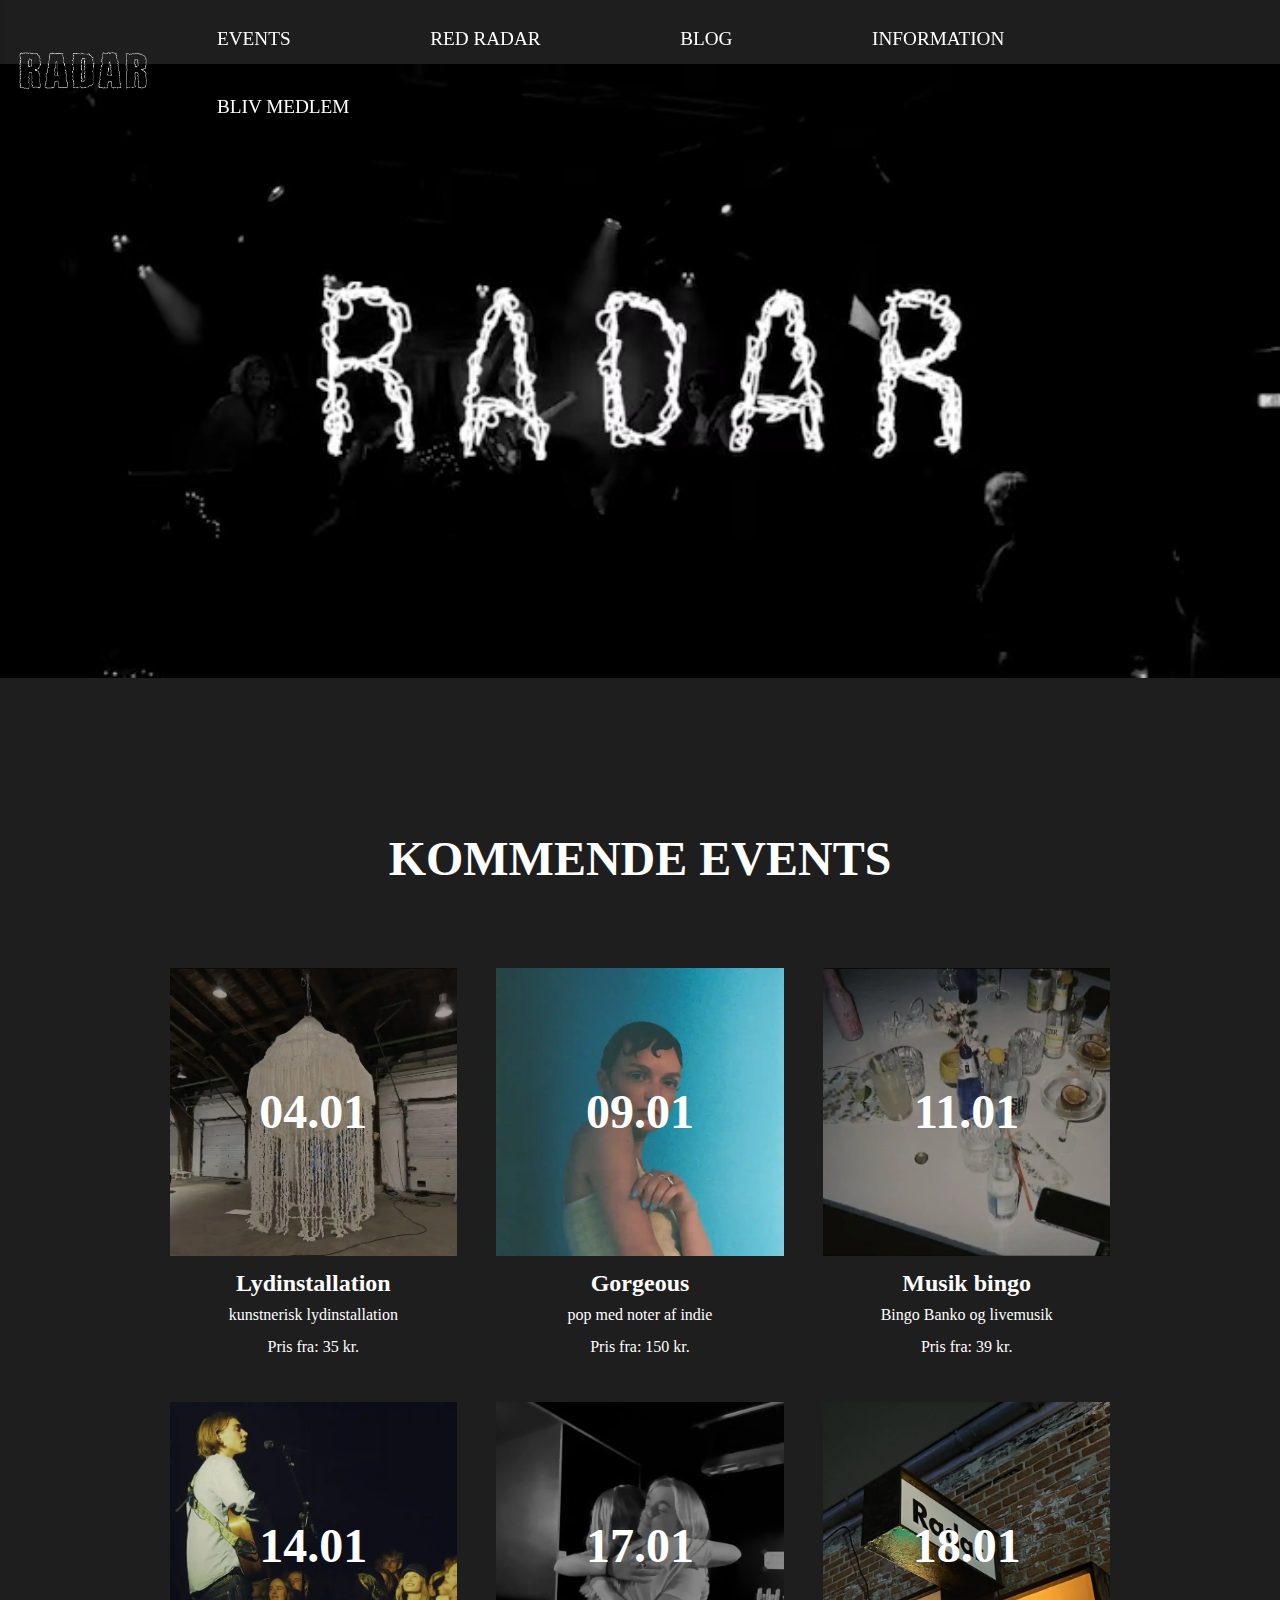
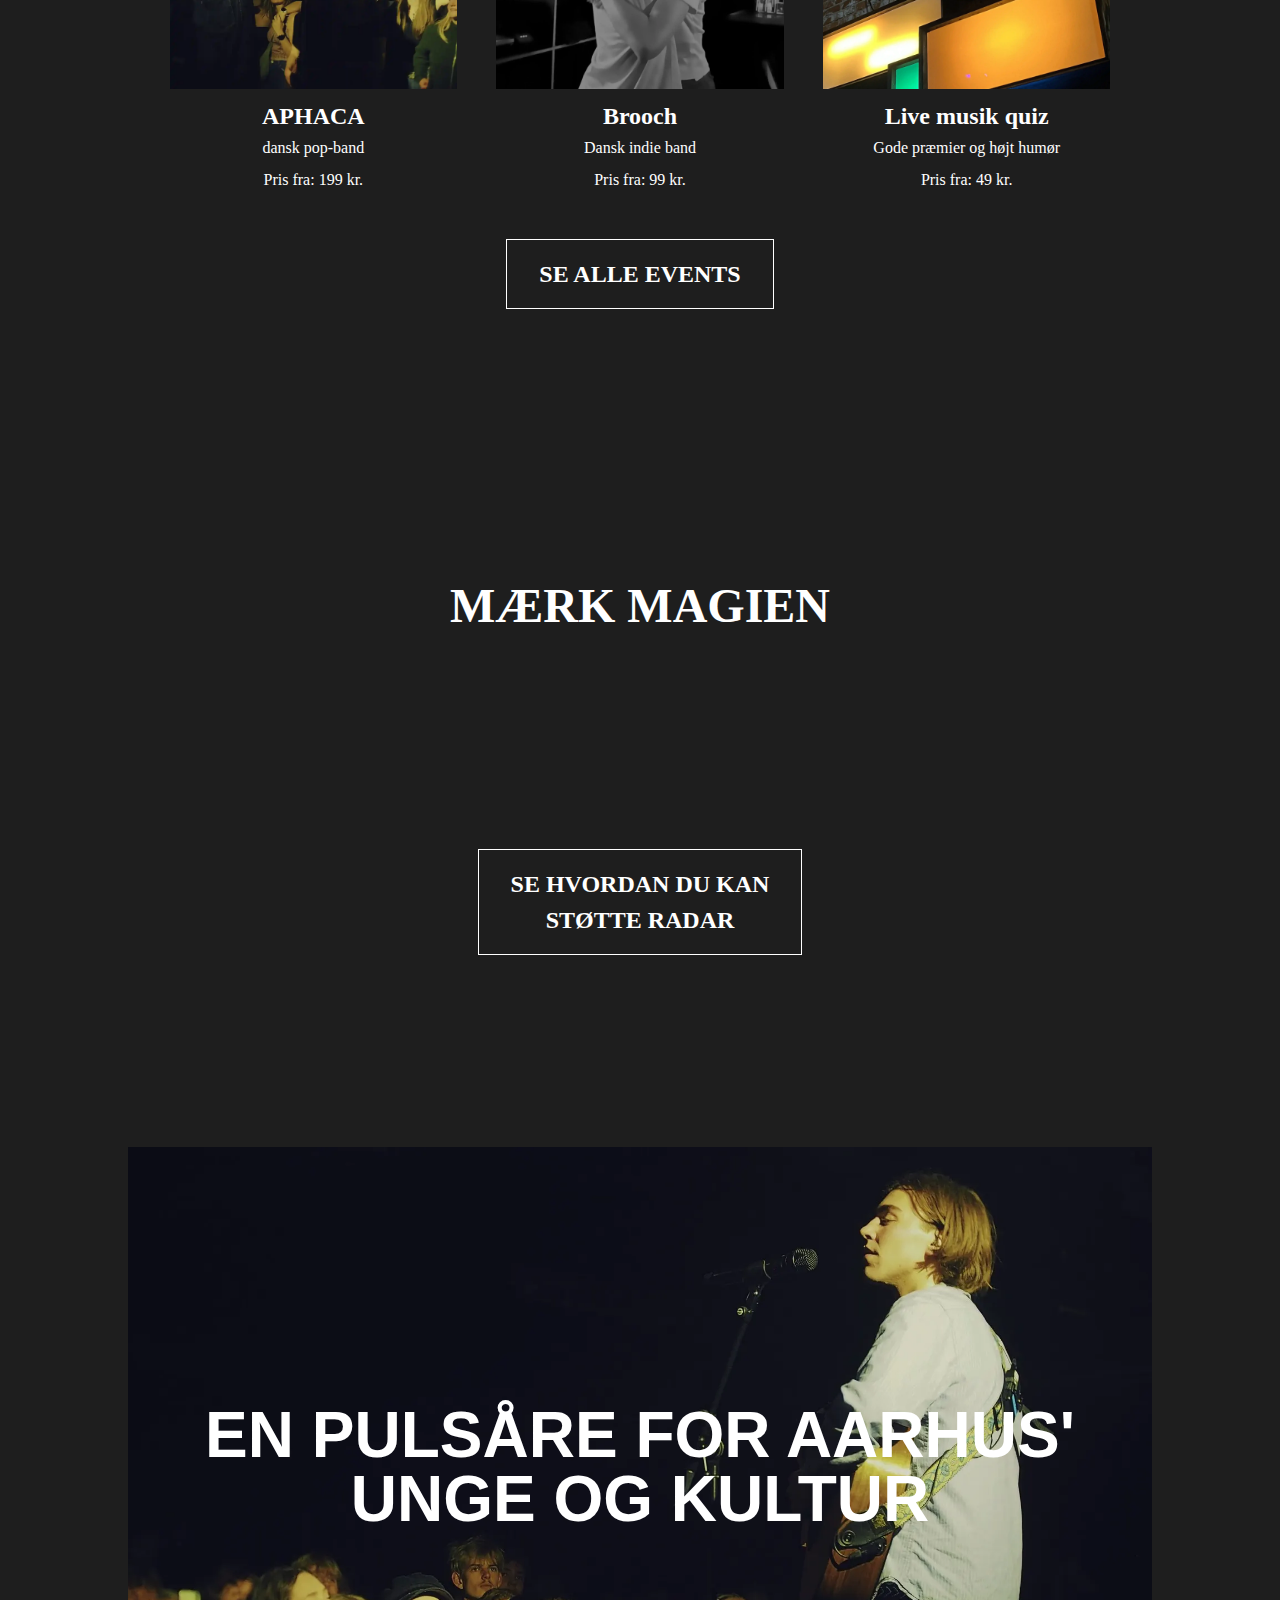
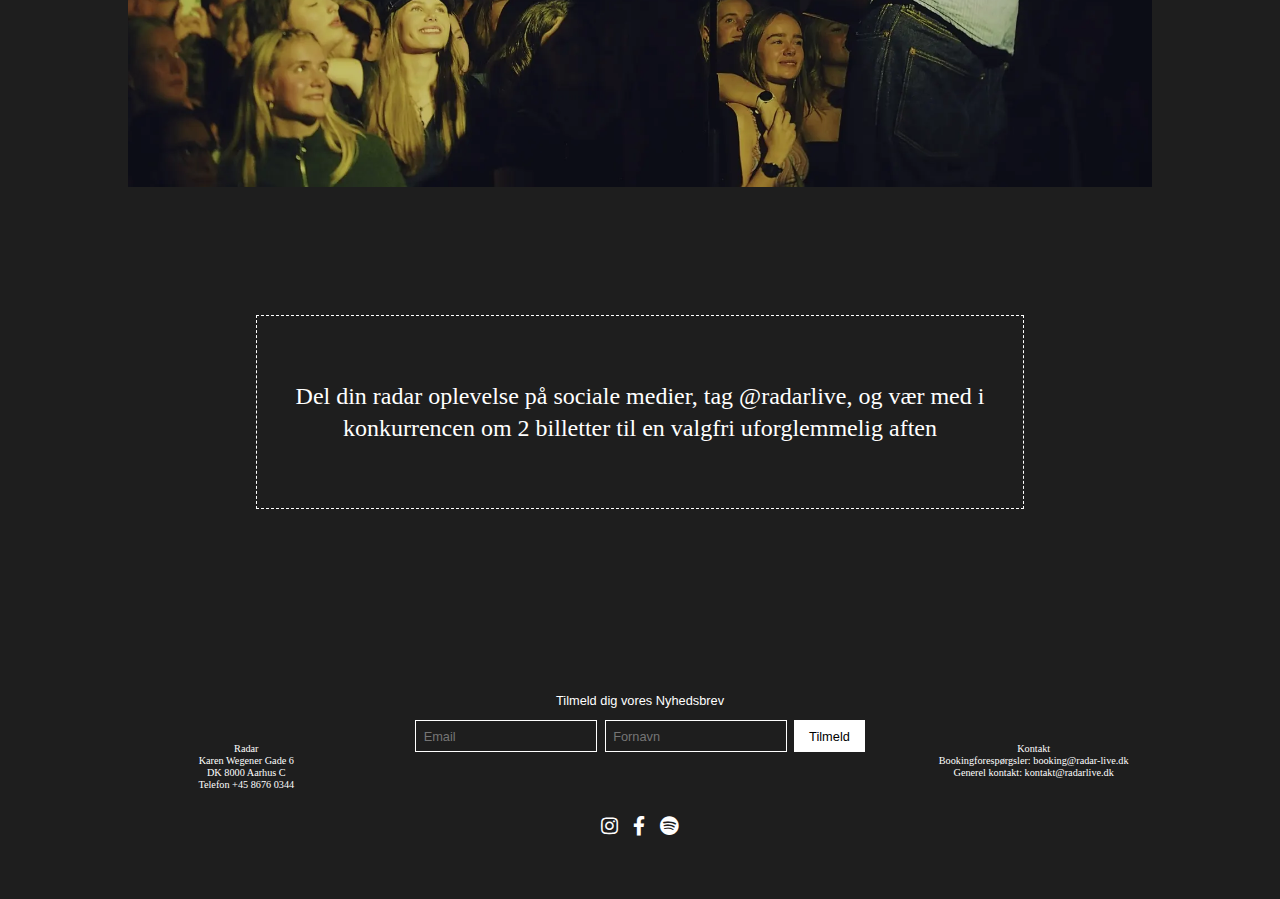
==== commit 0d00a4c6: "rettelser mobil" ====
--- a/index.html
+++ b/index.html
@@ -17,6 +17,7 @@
 
 <header>
     <!-- Navigaionsbaren -->
+    <!--hjælp til burgermenu: https://www.youtube.com/watch?v=8eFeIFKAKHw&list=WL&index=62 -->
     <a href="../index.html"><img src="../img/logohvid.webp" alt="radar logo" class="logo"></a>
     <nav class="navbar">
         <input type="checkbox" id="sidebar-active">  <!-- selve checkboxen -->
@@ -95,8 +96,9 @@
 
 <main>
     <!-- jeg bruger ikke en h1 da min tyoiske h1 tekst er i min intro/ forside video - derfor skjules denne i css -->
-     
-    <h1>forside Radar, intimt spillested i Aarhus med live musik og events</h1>
+    <h1 class="seo-overskrift">forside Radar, intimt spillested i Aarhus med live musik og events</h1>
+
+
     <!-- top sektion med video -->
     <!-- chat hjælp video: https://chatgpt.com/c/67540d61-78e0-8006-b304-bd62d4ee9ee1 -->
     <video autoplay muted loop>
@@ -104,13 +106,12 @@
       </video>
 
       <!-- kommende events sektion -->
-     <article>
+<section class="kommende-events-sektion">
             <h2>kommende events</h2>
-        </article>
+       
     <section class="billede-sektion">
-    
         <article class="sektion"> 
-            <a href="#">
+            <a href="img/billet-side.webp">
                 <figure class="billede-container">
                     <img class="billeder" src="../img/event1.webp" alt="installationskunst, vandmand af draperet stof">
                     <h3 class="overlay-tekst">04.01</h3>
@@ -183,24 +184,24 @@
         </article>
     </section>
 
+
     <!-- Se alle events knap -->
     <figure class="cta">
-        <figure class="cta">
-            <a href="infographic.html" class="button">SE ALLE EVENTS</a>
-        </figure>
+            <a href="undersider/events.html" class="button">SE ALLE EVENTS</a>
     </figure>
 
+</section>
  <!-- billed video -->
     <section class="video-sektion">
         <h2>mærk magien</h2>
         <video class="billede-video" autoplay muted loop>
             <source src="video/collage.webm" type="video/webm">
           </video>
-          <figure class="cta">
-            <a href="infographic.html" class="button">SE HVORDAN DU KAN <br>STØTTE RADAR</a>
-        </figure>
-    </section>
-
+         
+</section>
+    <figure class="cta">
+            <a href="undersider/inforgraphic.html" class="button">SE HVORDAN DU KAN <br>STØTTE RADAR</a>
+    </figure>
    <!-- link til artikel -->
     <section>
         <a href="undersider/artikel.html">
--- a/css/styles.css
+++ b/css/styles.css
@@ -12,11 +12,6 @@
     --quinary-color:#1e1e1e;
 }
 
- 
-/* skjuler min h1 (lavet for SEO) på alle enheder */
-h1{
-    display: none;
-}
 
 /* generel body styling gælder alle enheder*/
 body {
@@ -33,9 +28,15 @@
     overflow-x: hidden; /* Fjern horisontal scroll */
     }
 
+
 /* webskærm */
 @media only screen and (min-width: 1100px) {
 
+/* skjuler min h1 (lavet for SEO)  */
+.seo-overskrift {
+    display: none;
+    visibility: hidden;
+}
     /* video sektion */
     video {
         width: 100%;
@@ -177,7 +178,7 @@
 
 /* link til artikel side */
     h2.artikel {
-        background-image: url("../img/artikelforsøg3.webp"); 
+        background-image: url("../img/artikel.webp"); 
         background-size: cover; /* Sørg for, at billedet fylder hele elementet */
         background-position: center center; 
         background-repeat: no-repeat; 
@@ -244,7 +245,11 @@
 
 /* TABLET */
 @media only screen and (max-width: 1099px){
-
+/* skjuler min h1 (lavet for SEO) */
+.seo-overskrift {
+    display: none;
+    visibility: hidden;
+}
 video {
     width: 100%;
     height:90%;
@@ -378,7 +383,7 @@
 
 
 h2.artikel {
-    background-image: url("../img/artikelforsøg3.webp"); 
+    background-image: url("../img/artikel.webp"); 
     background-size: cover;
     background-position: center; 
     background-repeat: no-repeat; 
@@ -442,7 +447,11 @@
 
 /* BREAKPOINT */
 @media only screen and (max-width: 900px){
-
+/* skjuler min h1 (lavet for SEO)  */
+.seo-overskrift {
+    display: none;
+    visibility: hidden;
+}
 video {
     width: 100%;
     height:90%;
@@ -573,7 +582,7 @@
 
 
 h2.artikel {
-    background-image: url("../img/artikel1.webp"); 
+    background-image: url("../img/artikel.webp"); 
     background-size: cover; 
     background-position: center; 
     background-repeat: no-repeat; 
@@ -638,6 +647,11 @@
 /* MOBIL */
 @media only screen and (max-width: 600px) {
 
+/* skjuler min h1 (lavet for SEO) på alle enheder */
+.seo-overskrift {
+    display: none;
+    visibility: hidden;
+}
 
 video {
     width: 100%;
@@ -741,7 +755,7 @@
     text-transform: uppercase; 
     line-height: 1.5; 
     text-decoration: none;
-    width: 100%;
+    width: 55%;
   }
   
   /* Hover effect */
@@ -767,7 +781,7 @@
 
 /* sektion med link til artikel */
 h2.artikel {
-    background-image: url("../img/artikelforsøg3.webp"); 
+    background-image: url("../img/artikel.webp"); 
     background-size: cover; 
     background-position: center; 
     background-repeat: no-repeat; 
--- a/css/navbar.css
+++ b/css/navbar.css
@@ -20,6 +20,7 @@
     min-width: 100vw;
     line-height: 2rem;
 }
+
 
 /* header styling */
 header {
--- a/css/footer.css
+++ b/css/footer.css
@@ -34,7 +34,7 @@
     height: 100%;
     line-height: 2.5%;
 }
-/* General Footer Styling */
+/* Generel Styling */
 footer .footer {
     display:flex;
     flex-direction: row;
@@ -58,7 +58,7 @@
     margin: 0 auto;
 }
 
-/* Contact Info */
+/* kontakt Info */
 .kontakt-info,
 .newsletter,
 .kontakt {
@@ -72,9 +72,10 @@
 .kontakt p {
     margin: 3%;
     font-size: 80%;
-}
-
-/* Newsletter Form */
+    text-decoration: none;
+}
+
+/* nyhedsbrev Form */
 .nyhedsbrev h3 {
     font-family: 'Montserrat', sans-serif;
     font-size: 80%;
@@ -113,7 +114,7 @@
     color: black;
 }
 
-/* Social Icons */
+/* ikoner */
 .social-icons {
     display: flex;
     justify-content: center;
@@ -156,7 +157,7 @@
         height: 100%;
         line-height: 1.5rem;
     }
-    /* General Footer Styling */
+    /* General Styling */
     footer .footer {
         display:flex;
         flex-direction: row;
@@ -179,7 +180,7 @@
         margin: 0 auto;
     }
     
-    /* Contact Info */
+    /* kontakt Info */
     .kontakt-info,
     .nyhedsbrev,
     .kontakt {
@@ -193,9 +194,10 @@
     .kontakt p {
         margin: 3%;
         font-size: 80%;
-    }
-    
-    /* Newsletter Form */
+        text-decoration: none;
+    }
+    
+    /* nyhedsbrev Form */
     .nyhedsbrev h3 {
         font-family: 'Montserrat', sans-serif;
         font-size: 80%;
@@ -234,7 +236,7 @@
         color: black;
     }
     
-    /* Social Icons */
+    /* Some ikoner */
     .social-icons {
         display: flex;
         justify-content: center;
@@ -297,13 +299,6 @@
         gap: 20px;
     }
   
-    /* .footer-content {
-        display: flex;
-        flex-direction: column;
-        align-items: center;
-        text-align: center;
-        gap: 20px;
-    } */
   
     .kontakt-info,
     .nyhedsbrev,
@@ -317,6 +312,7 @@
     .kontakt p {
         margin: 1%;
         font-size: 14px;
+        text-decoration: none;
     }
 
     .nyhedsbrev{
@@ -420,13 +416,6 @@
         gap: 20px;
     }
   
-    /* .footer-content {
-        display: flex;
-        flex-direction: column;
-        align-items: center;
-        text-align: center;
-        gap: 20px;
-    } */
   
     .kontakt-info,
     .nyhedsbrev,
@@ -441,6 +430,7 @@
         margin: 3%;
         font-size: 14px;
         text-decoration: none;
+        color: white;
     }
 
     .nyhedsbrev{
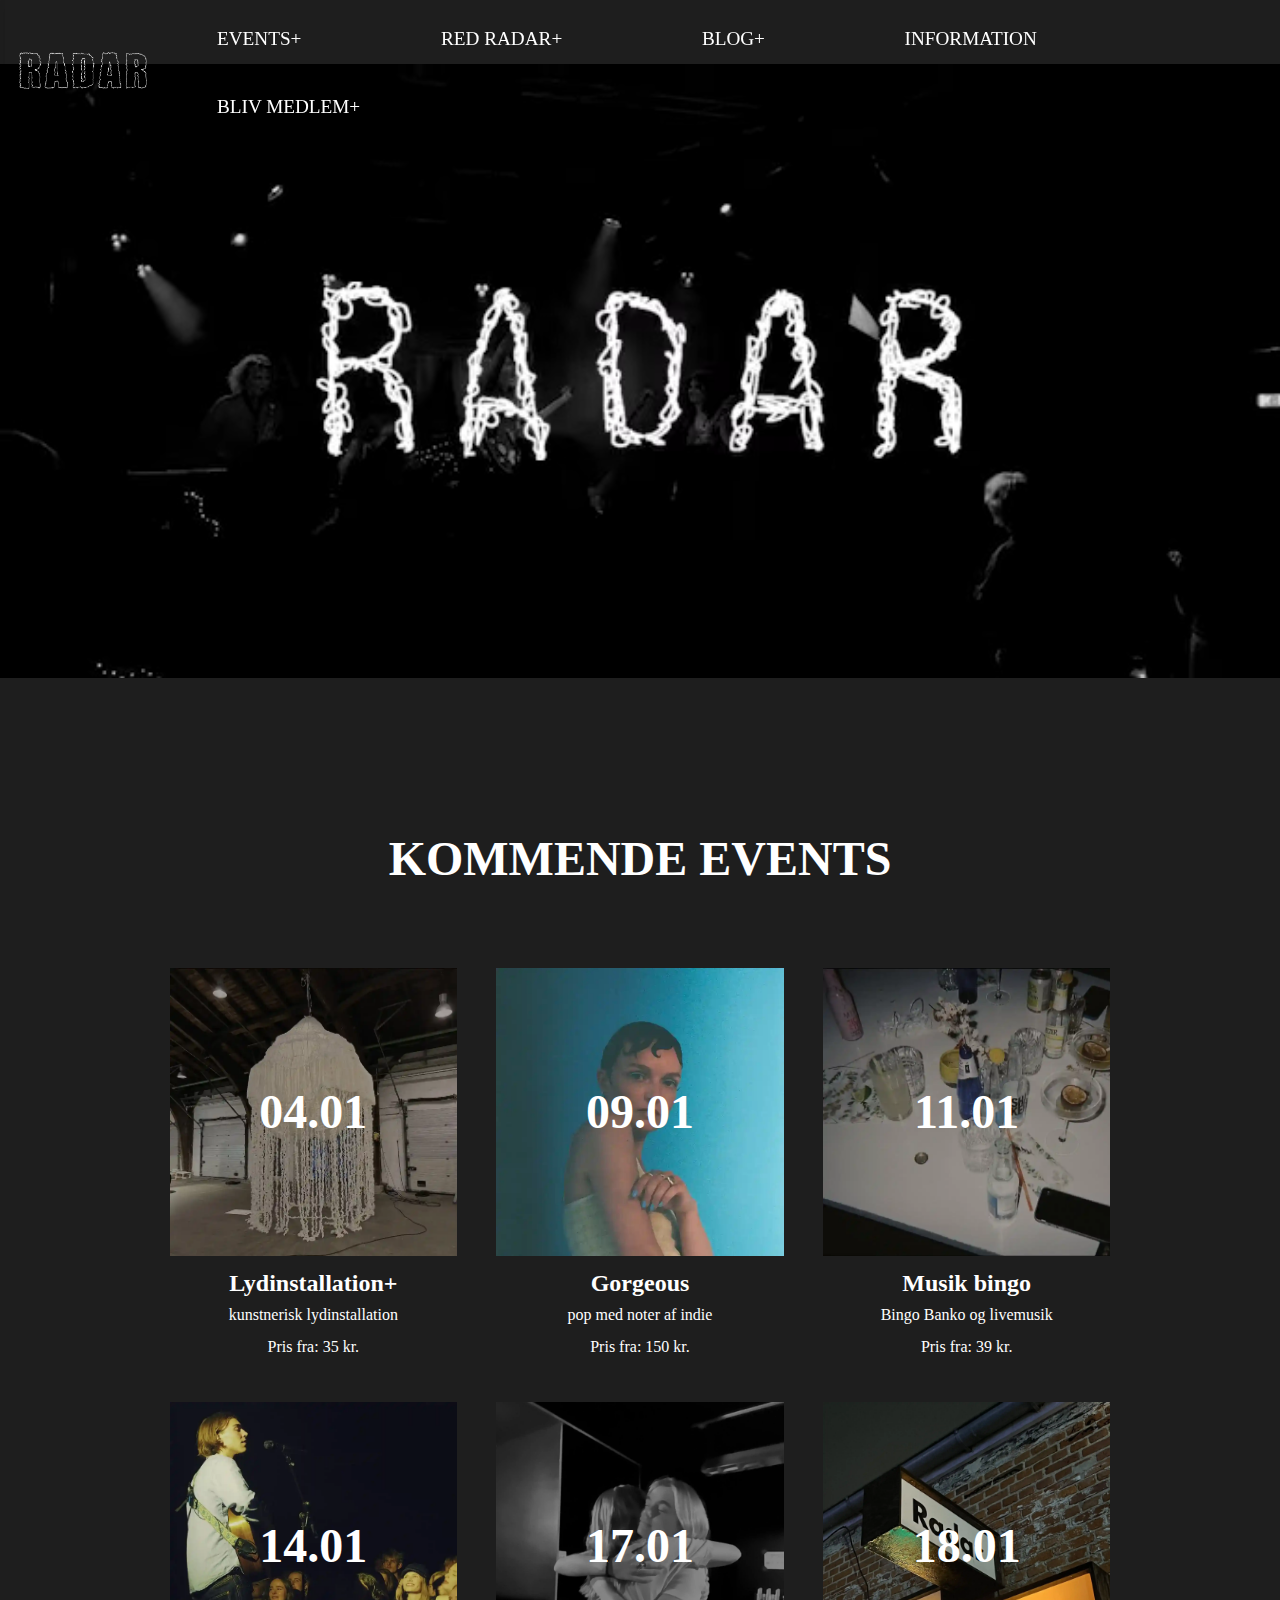
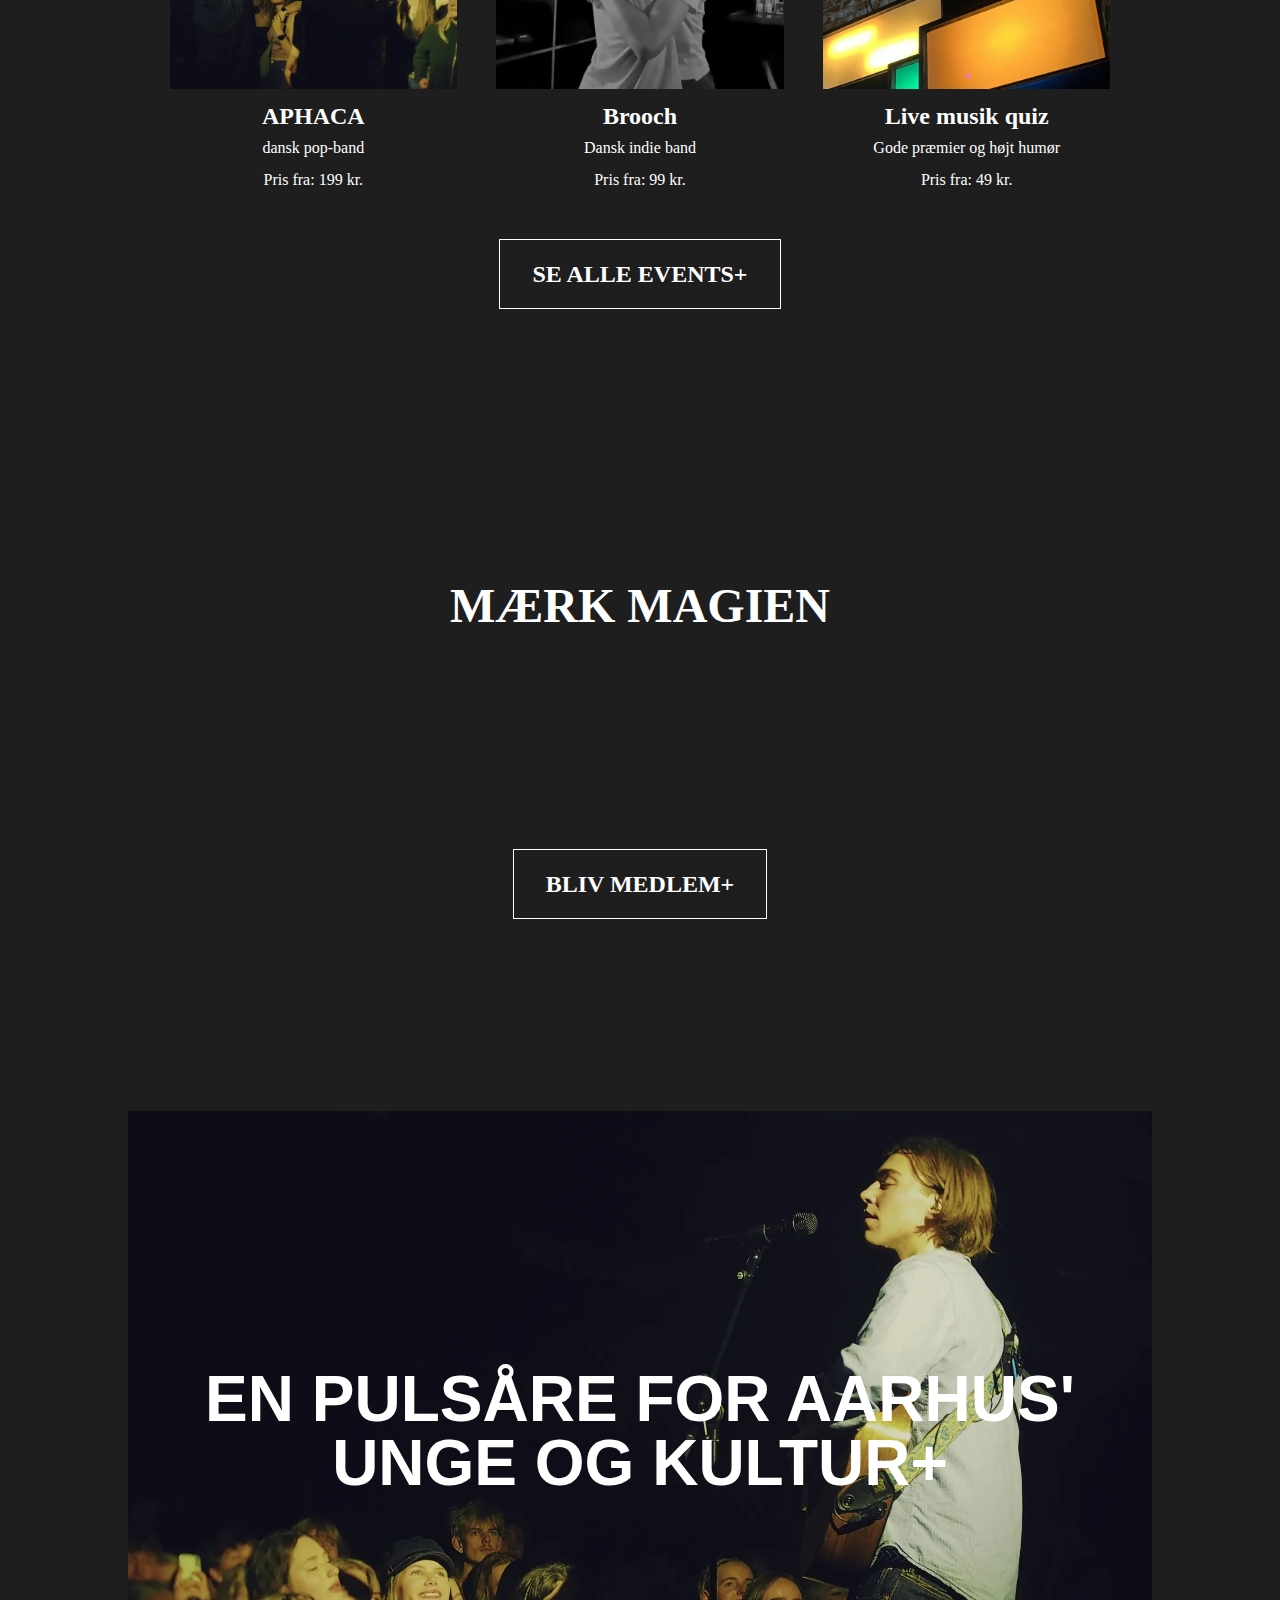
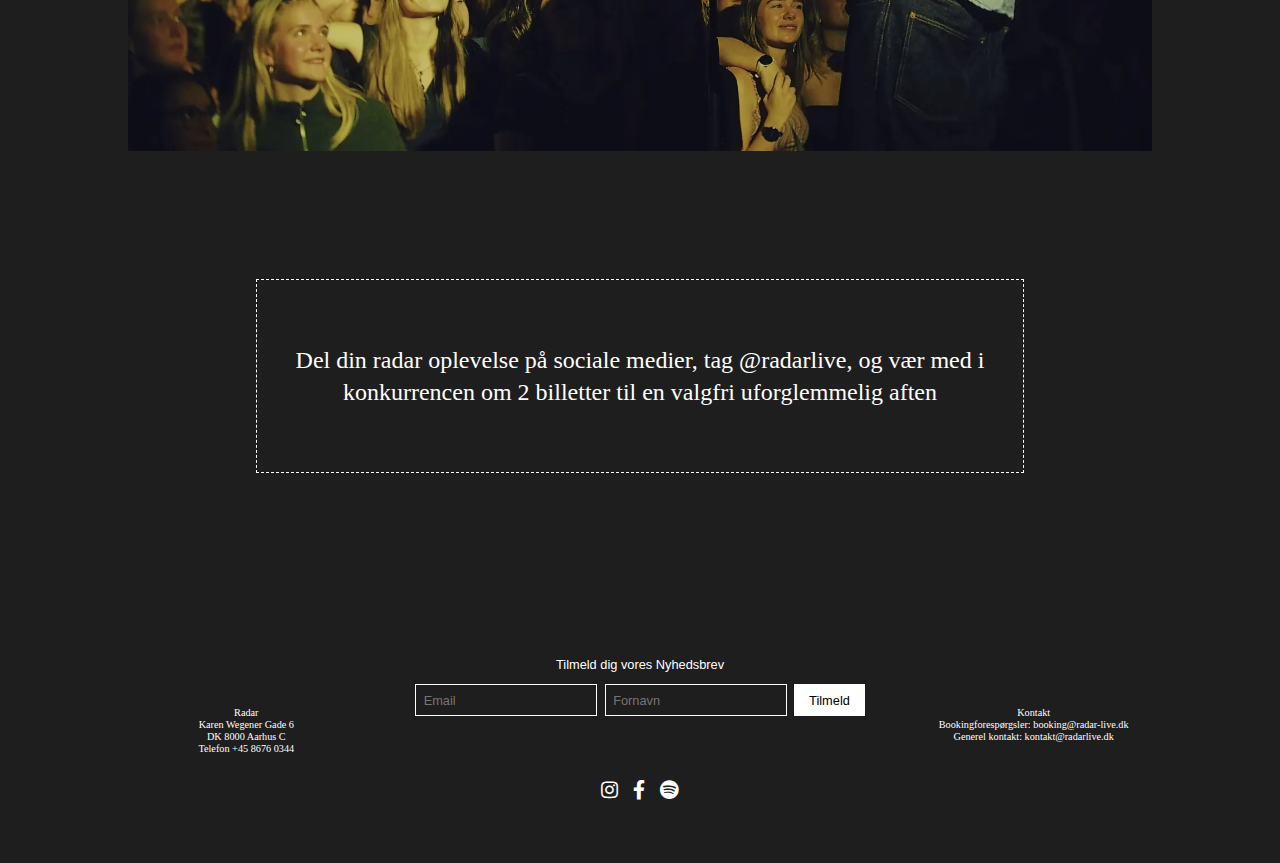
==== commit 07b58928: "medlemsside" ====
--- a/index.html
+++ b/index.html
@@ -35,7 +35,7 @@
 
         
             <ul class="navbar-menu">
-            <li><a href="undersider/events.html"> Events</a>
+            <li><a href="undersider/events.html"> Events+</a>
                 <ul class="dropdown">    
                     <li><a href="undersider/events.html">Event kalender</a>
                     </li>
@@ -46,7 +46,7 @@
                 </ul>
             </li>
 
-            <li><a href="undersider/inforgraphic.html">Red Radar</a>
+            <li><a href="undersider/inforgraphic.html">Red Radar+</a>
                 <ul class="dropdown">
                     <li><a href="undersider/inforgraphic.html">Hvordan kan du redde Radar?</a>
                     </li>
@@ -57,7 +57,7 @@
                 </ul>
             </li>
 
-            <li><a href="undersider/artikel.html">Blog</a>
+            <li><a href="undersider/artikel.html">Blog+</a>
                 <ul class="dropdown">
                     <li><a href="undersider/artikel.html">Artikler</a>
                     </li>
@@ -83,7 +83,7 @@
                     </li>
                 </ul>
             </li>
-            <li><a href="#">Bliv medlem</a>
+            <li><a href="undersider/medlem.html">Bliv medlem+</a>
                 <ul class="dropdown">
                     <li><a href="#">Medlems fordele</a>
                     </li>
@@ -111,12 +111,12 @@
        
     <section class="billede-sektion">
         <article class="sektion"> 
-            <a href="img/billet-side.webp">
+            <a href="undersider/book-billet.html">
                 <figure class="billede-container">
                     <img class="billeder" src="../img/event1.webp" alt="installationskunst, vandmand af draperet stof">
                     <h3 class="overlay-tekst">04.01</h3>
                 </figure>
-                <h4>Lydinstallation</h4>
+                <h4>Lydinstallation+</h4>
                 <p>kunstnerisk lydinstallation</p>
                 <p class="pris">Pris fra: 35 kr.</p>
             </a>
@@ -187,7 +187,7 @@
 
     <!-- Se alle events knap -->
     <figure class="cta">
-            <a href="undersider/events.html" class="button">SE ALLE EVENTS</a>
+            <a href="undersider/events.html" class="button">SE ALLE EVENTS+</a>
     </figure>
 
 </section>
@@ -200,12 +200,12 @@
          
 </section>
     <figure class="cta">
-            <a href="undersider/inforgraphic.html" class="button">SE HVORDAN DU KAN <br>STØTTE RADAR</a>
+            <a href="undersider/medlem.html" class="button">BLIV MEDLEM+</a>
     </figure>
    <!-- link til artikel -->
     <section>
         <a href="undersider/artikel.html">
-        <h2 class="artikel">En pulsåre for Aarhus' <br>unge og kultur</h2></a>
+        <h2 class="artikel">En pulsåre for Aarhus' <br>unge og kultur+</h2></a>
     </section>
 
    <!-- sektion hvor det opfordres til at dele -->
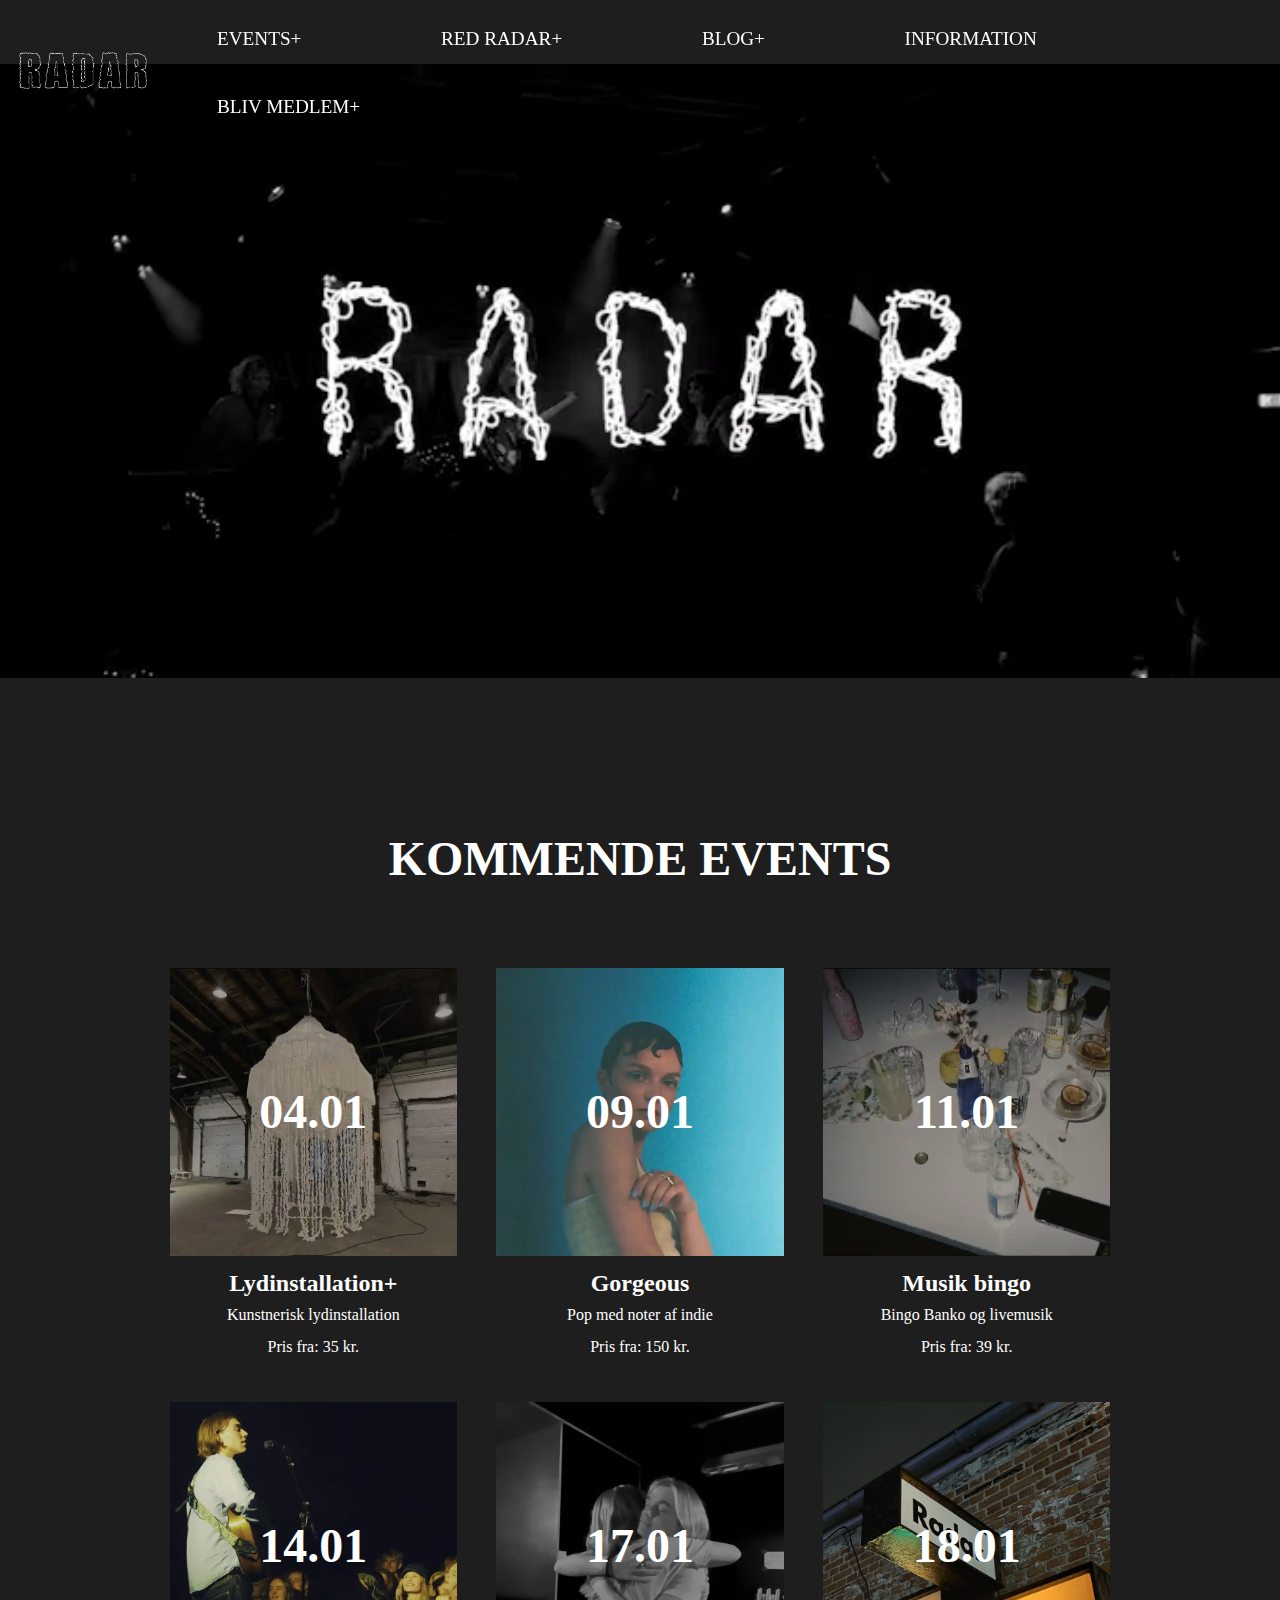
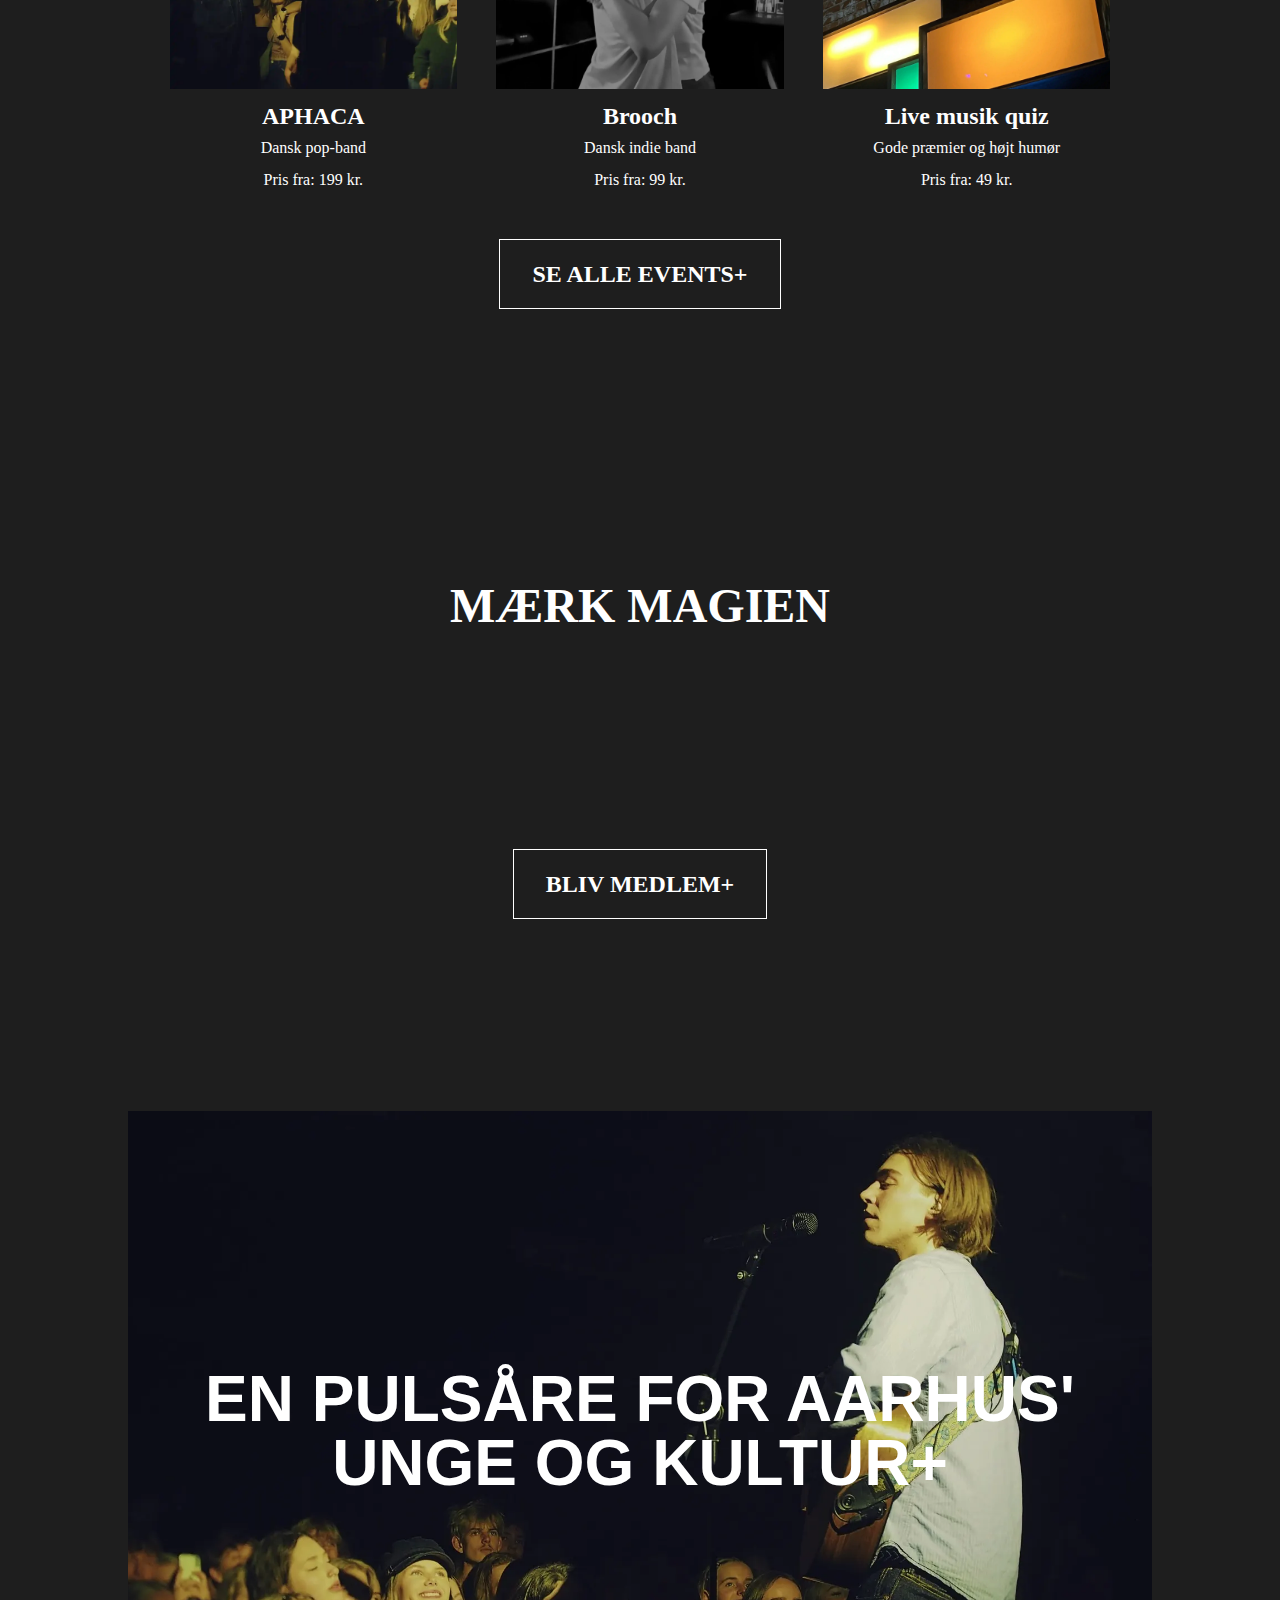
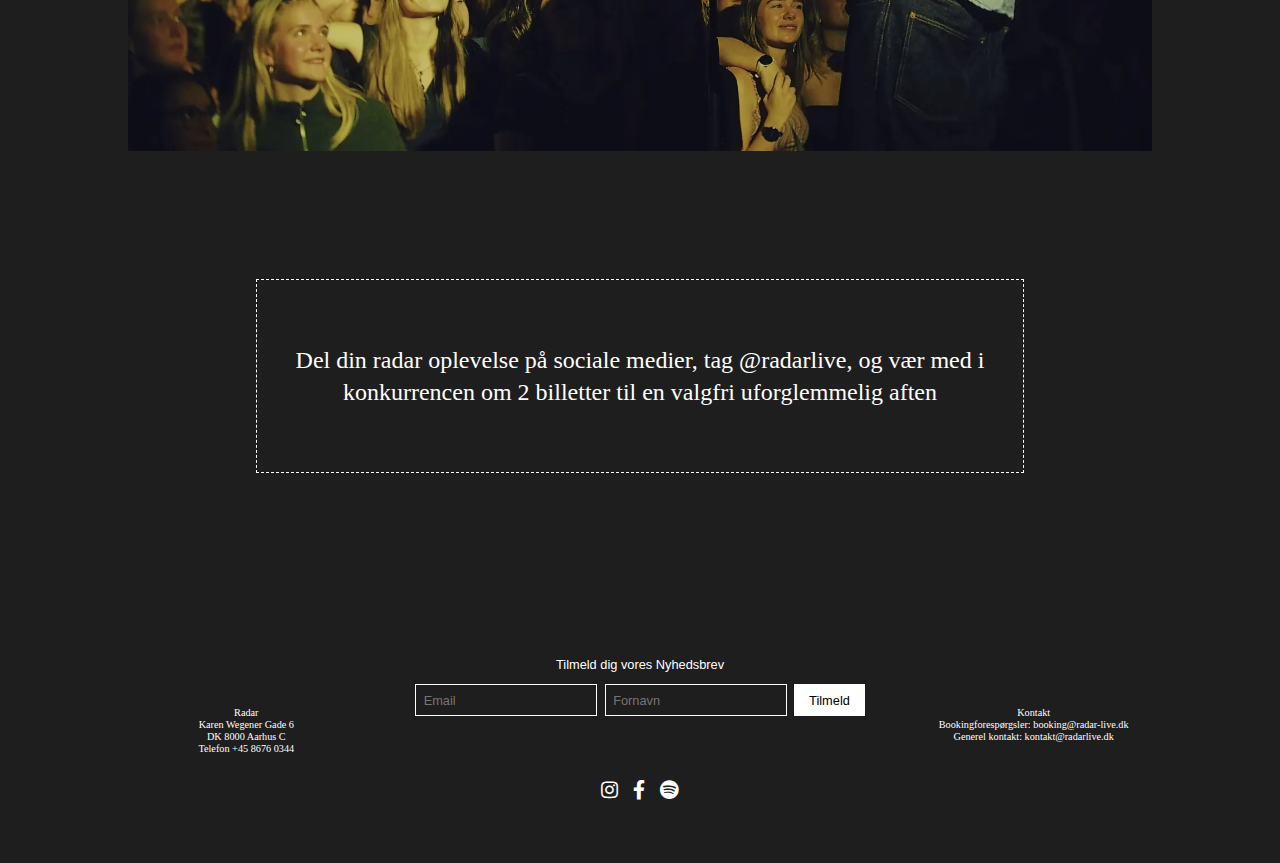
==== commit 104e7bb1: "final" ====
--- a/index.html
+++ b/index.html
@@ -117,7 +117,7 @@
                     <h3 class="overlay-tekst">04.01</h3>
                 </figure>
                 <h4>Lydinstallation+</h4>
-                <p>kunstnerisk lydinstallation</p>
+                <p>Kunstnerisk lydinstallation</p>
                 <p class="pris">Pris fra: 35 kr.</p>
             </a>
         </article>
@@ -129,7 +129,7 @@
             <h3 class="overlay-tekst">09.01</h3>
             </figure>
             <h4>Gorgeous</h4>
-            <p>pop med noter af indie</p>
+            <p>Pop med noter af indie</p>
             <p class="pris">Pris fra: 150 kr.</p>
             </a>
     
@@ -154,7 +154,7 @@
                 <h3 class="overlay-tekst">14.01</h3>
             </figure>
             <h4>APHACA</h4>
-            <p>dansk pop-band</p>
+            <p>Dansk pop-band</p>
             <p class="pris">Pris fra: 199 kr.</p>
             </a>
         </article>
--- a/css/navbar.css
+++ b/css/navbar.css
@@ -1,3 +1,4 @@
+
 *{
     margin: 0;
     padding: 0;
@@ -124,6 +125,7 @@
     display: block;
 }
 
+
 /* Gemmer checkboxen */
 #sidebar-active {
     display: none;
@@ -141,6 +143,7 @@
 .burgermenu{
 display: none;
 }
+
 
 /*styling til tablet*/
 @media screen and (max-width: 1220px){ 
@@ -171,10 +174,6 @@
     
     }
     
-  
-    /* .navbar {
-        display: none;
-    } */
     
     nav{
         height: 3.75rem;
@@ -209,7 +208,7 @@
         fill: white;
         background-color: transparent;
     }
-    
+
     /* fjerner checkboks (åben) */
     #sidebar-active {
         display: none;
@@ -219,7 +218,6 @@
     .open-sidebar-button, .close-sidebar-button {
         display: none; 
     }
-    
     
     /* styling af selve den boks der folder ud, når burgeren klikkes */
         .links-container{
@@ -242,7 +240,6 @@
     
            box-shadow: -0.3rem 0 0.3rem rgba(0,0,0,0.25); /* svag skygge på boksen */
            transition: 1s ease-out; /* åbnes smooth */
-    
         }
     
     nav ul li a {
@@ -275,6 +272,8 @@
         display: block;
     }
     
+
+
     .navbar-menu li:hover > .dropdown {
         display: block;
         position: relative; /* sørger for at undermenuerne ikke "dropper down" oveni hovedmenuerne */
@@ -282,6 +281,7 @@
         padding-left: 0;
         margin-top: 0.3rem;
     }
+}
 
     @media screen and (max-width: 600px){
 
@@ -308,4 +308,3 @@
        transition: 1s ease-out;
        }
 }
-}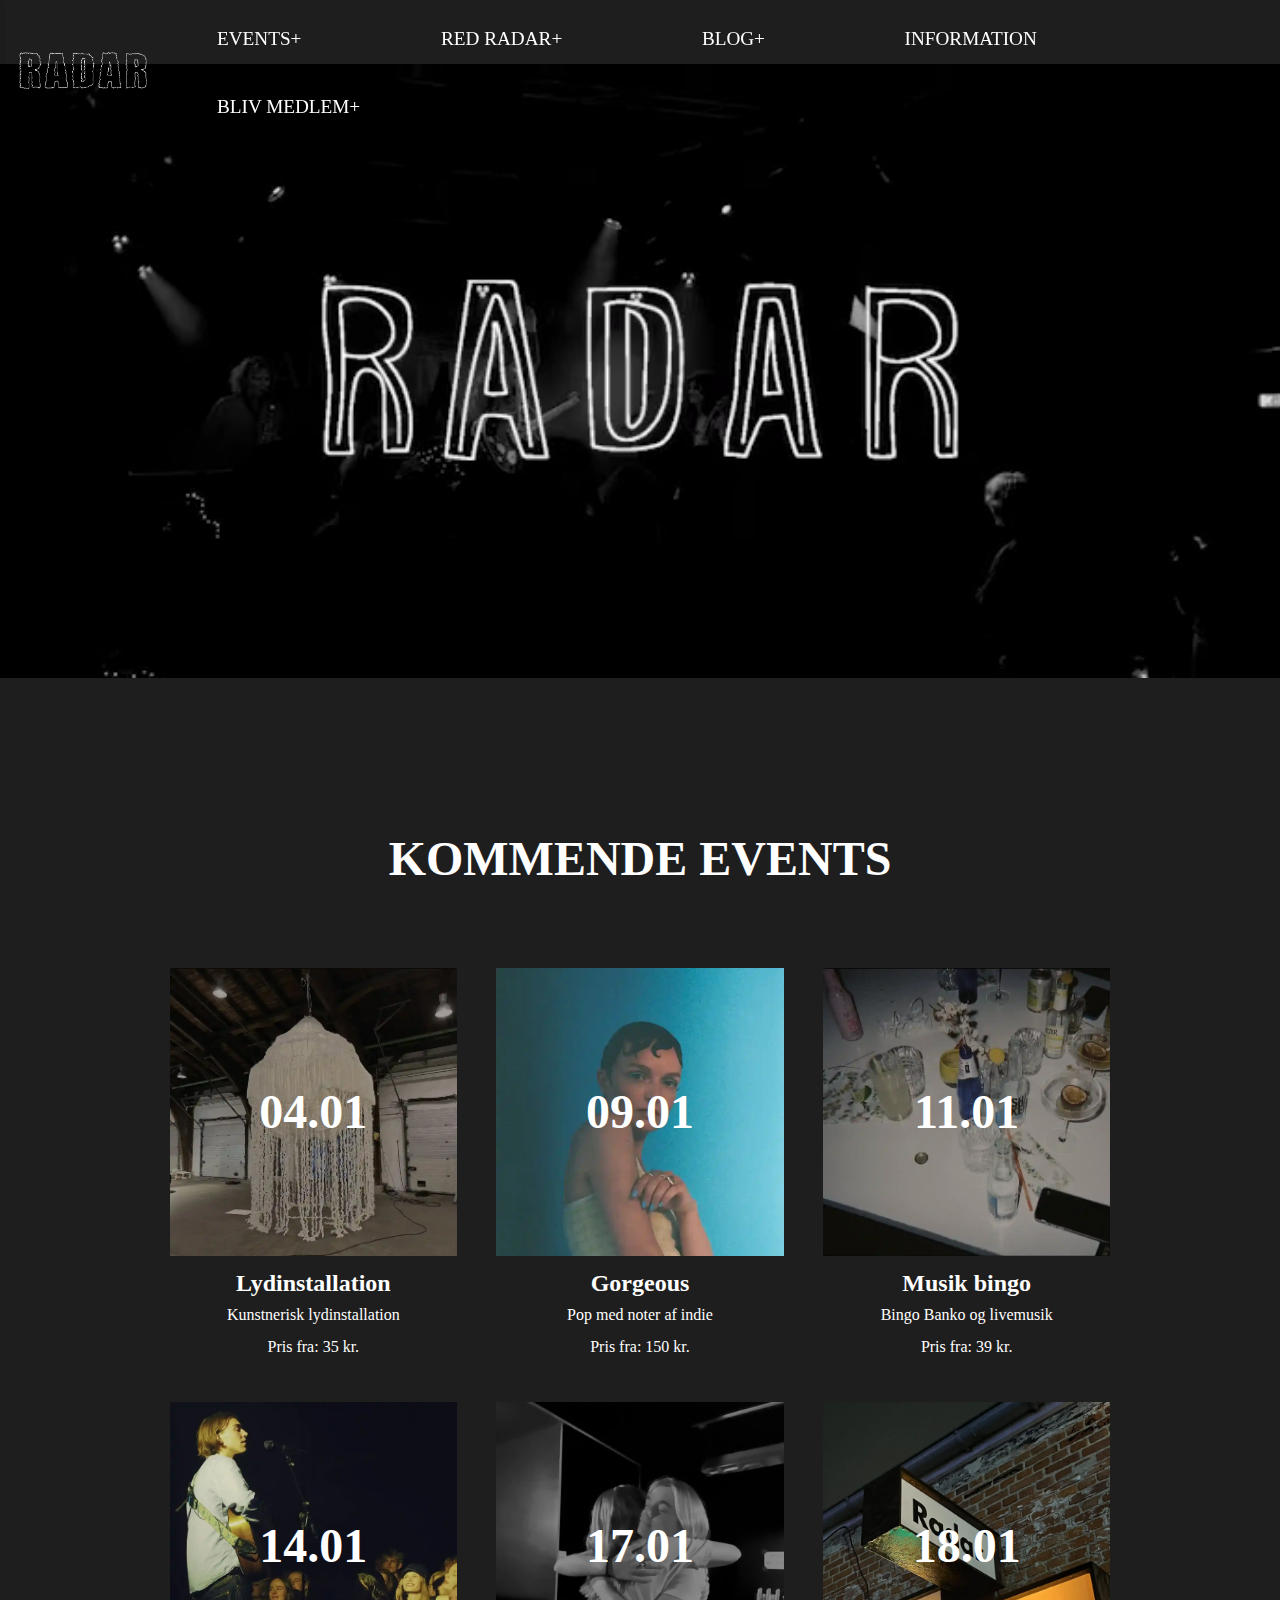
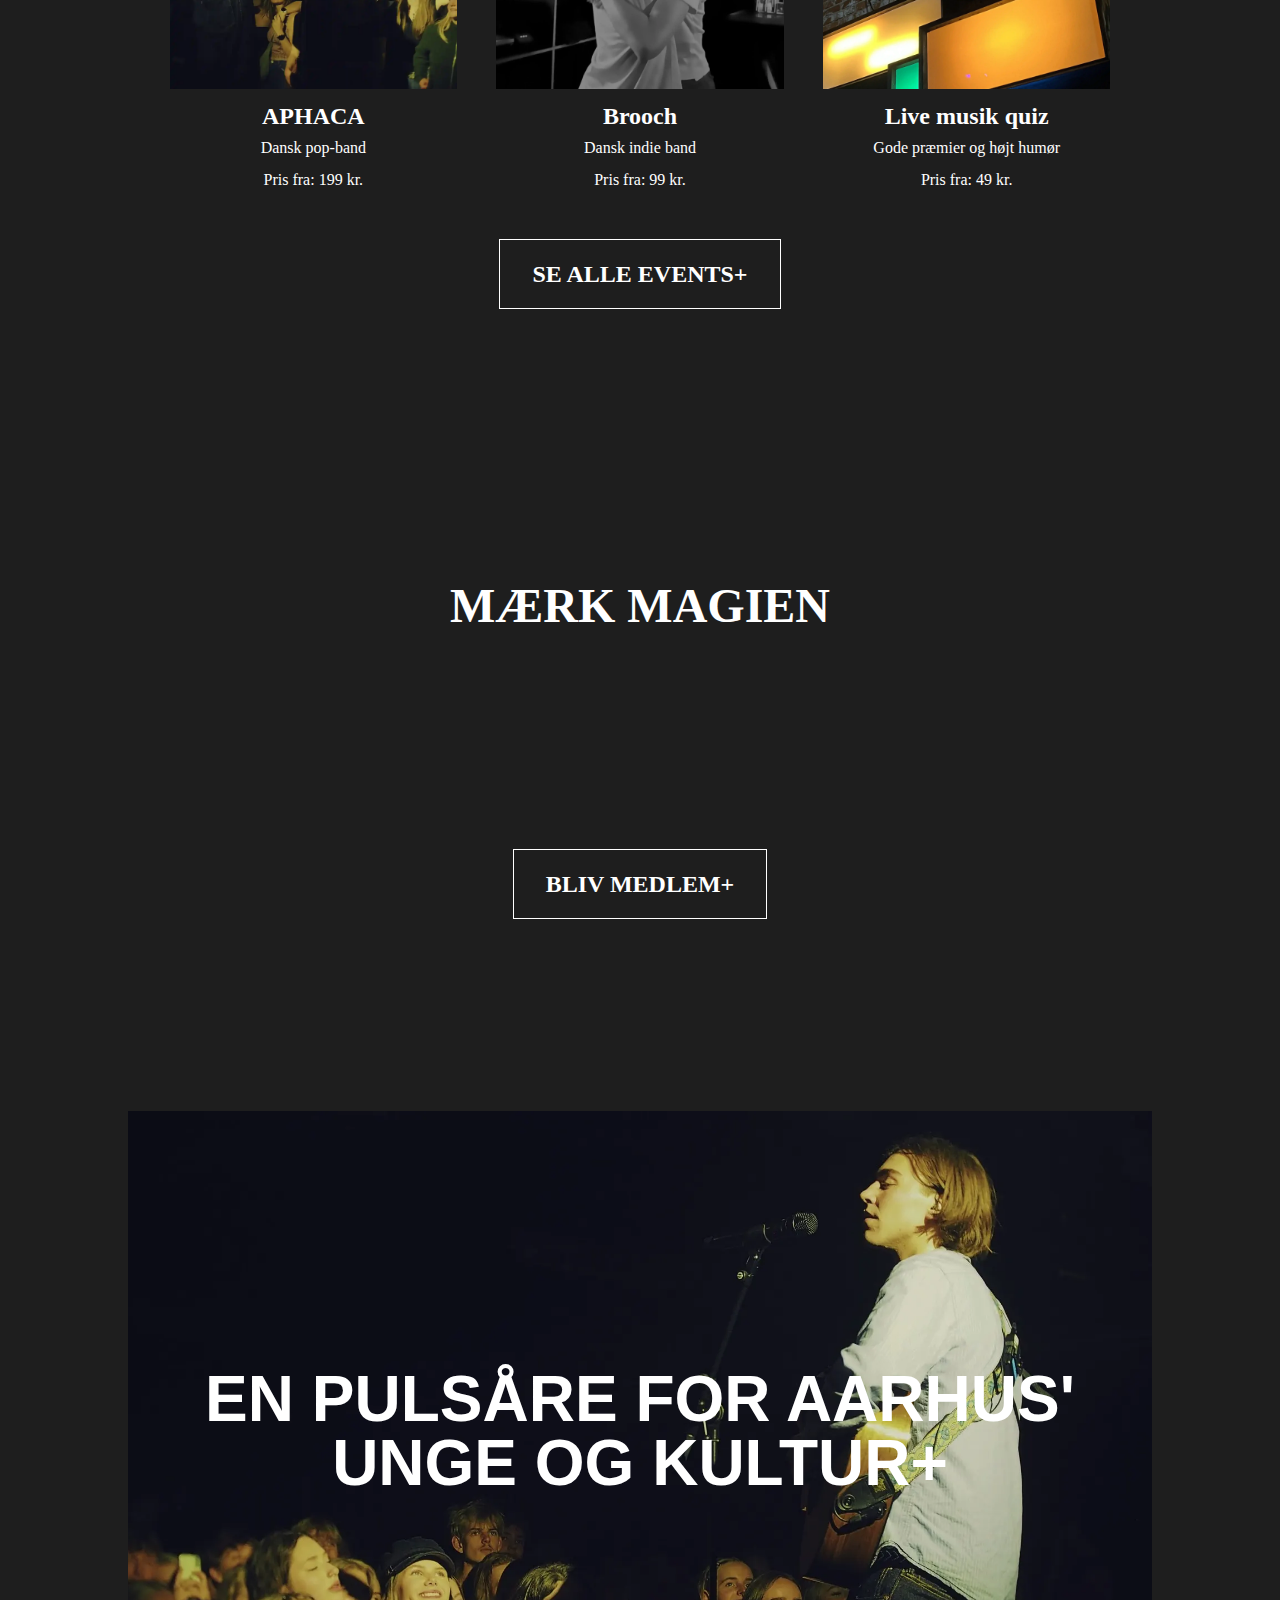
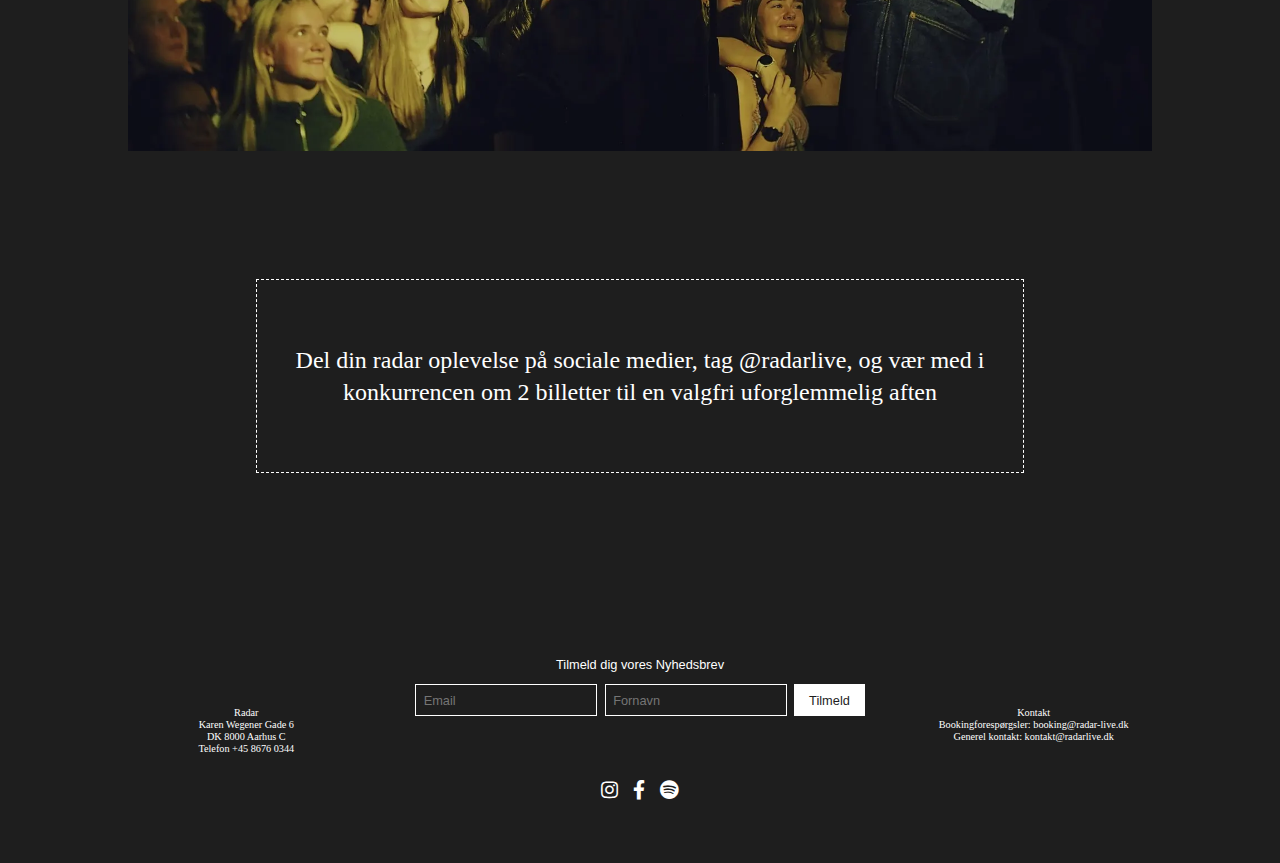
==== commit 8b39d496: "final 2 hehe" ====
--- a/index.html
+++ b/index.html
@@ -111,12 +111,12 @@
        
     <section class="billede-sektion">
         <article class="sektion"> 
-            <a href="undersider/book-billet.html">
+            <a href="#">
                 <figure class="billede-container">
                     <img class="billeder" src="../img/event1.webp" alt="installationskunst, vandmand af draperet stof">
                     <h3 class="overlay-tekst">04.01</h3>
                 </figure>
-                <h4>Lydinstallation+</h4>
+                <h4>Lydinstallation</h4>
                 <p>Kunstnerisk lydinstallation</p>
                 <p class="pris">Pris fra: 35 kr.</p>
             </a>
--- a/css/styles.css
+++ b/css/styles.css
@@ -5,8 +5,8 @@
 }
 
 :root {
-    --primary-color:white;
-    --secundary-color: #3cf9ff;
+    --primary-color:#ffff;
+    --secundary-color: #85f8fc;
     --tertiary-color:#00ed5a;
     --quaternary-color:#ff7436;
     --quinary-color:#1e1e1e;
@@ -19,7 +19,7 @@
     font-family: 'montserrat';
     text-decoration: none;
     background-color:var(--quinary-color);
-    color:white;
+    color:var(--secundary-color);
     background-size: cover;
     background-position: center;
     background-repeat: no-repeat;  
@@ -53,6 +53,7 @@
         text-transform: uppercase;
         display: flex;
         justify-content: center;
+        color:var(--primary-color);
     }
 
     .billede-container {
@@ -79,7 +80,7 @@
 
     .billede-sektion a {
         text-decoration: none; /* fjerer lilla linje */
-        color: white; 
+        color: var(--primary-color); 
     }
     
     .sektion {
@@ -97,7 +98,7 @@
         top: 50%; 
         left: 50%; 
         transform: translate(-50%, -50%); 
-        color: white;
+        color: var(--primary-color);
         font-family: 'impact';
         font-size: 3rem; 
         font-weight: bold;
@@ -114,7 +115,7 @@
 /* jeg ville egentlig have at dato skulle ændre sig til "book billet" - pseudoklassen after indsætter "book billet" efter  */
     .billede-container:hover .overlay-tekst::after {
         content: " Book billet"; /* ændrer teksten */
-        color: #3cf9ff;
+        color: var(--secundary-color);
     }
 
     /* pris tekst bliver fed/impact ved hover */
@@ -123,7 +124,7 @@
     }
     
     .billeder:hover{
-        border: 1px solid white;
+        border: 1px solid var(--primary-color)
     }
 
 
@@ -142,7 +143,7 @@
         font-family: 'impact';
         font-size: 1.5rem; 
         font-weight: bold; 
-        color: white; 
+        color: var(--primary-color); 
         text-align: center; 
         padding: 1rem 2rem; 
         border: 1px solid white; 
@@ -155,9 +156,9 @@
       }
     
       .button:hover {
-        background-color: white; 
-        color: #1e1e1e;
-        border: 1px solid #3cf9ff; 
+        background-color: var(--primary-color); 
+        color: var(--quinary-color);
+        border: 1px solid var(--secundary-color); 
         }
 
 
@@ -207,7 +208,7 @@
     }
 
     .artikel:hover {
-       color: #3cf9ff;
+       color: var(--secundary-color);
        transform: scale(1.05);
     }
     
@@ -234,9 +235,10 @@
         font-family: 'montserrat';
         font-size: 150%;
         font-weight: 100;
+        color: var(--primary-color);
     }
     .del:hover{
-        border: 1px dashed #3cf9ff; 
+        border: 1px dashed var(--secundary-color); 
         transform: scale(1.05);
     }
     
@@ -290,7 +292,7 @@
 
 .billede-sektion a {
     text-decoration: none;
-    color: white; 
+    color: var(--primary-color); 
 }
 
 .sektion {
@@ -307,7 +309,7 @@
     top: 50%; 
     left: 50%; 
     transform: translate(-50%, -50%); 
-    color: white; 
+    color: var(--primary-color); 
     font-family: 'impact';
     font-size: 3rem; 
     font-weight: bold;
@@ -319,7 +321,7 @@
 
 .billede-container:hover .overlay-tekst::after {
     content: " Book billet"; /* tilføjer tekst (after) */
-    color: #3cf9ff;
+    color: var(--secundary-color);
 }
 
 .billede-container:hover ~ .pris {
@@ -327,7 +329,7 @@
 }
 
 .billeder:hover{
-    border: 1px solid white;
+    border: 1px solid var(--primary-color);
 }
 
 
@@ -345,10 +347,10 @@
     font-family: 'impact';
     font-size: 1.5rem; 
     font-weight: bold; 
-    color: white; 
+    color: var(--primary-color); 
     text-align: center; 
     padding: 1rem 2rem; 
-    border: 2px solid white; 
+    border: 2px solid var(--primary-color); 
     background-color: transparent; 
     cursor: pointer;
     transition: all 0.3s ease; 
@@ -359,9 +361,9 @@
   
   /* Hover effect */
   .button:hover {
-    background-color: white; 
-    color: #1e1e1e;
-    border: 1px solid #3cf9ff; 
+    background-color: var(--primary-color); 
+    color: var(--quinary-color);
+    border: 1px solid var(--secundary-color); 
     }
 
 
@@ -396,7 +398,7 @@
     justify-content: center;
     position: relative; 
     margin-top: 5%;
-    color: white;
+    color: var(--primary-color);
 
     text-align: center;
     font-family: 'Impact', sans-serif; 
@@ -412,14 +414,14 @@
 }
 
 .artikel:hover {
-   color: #3cf9ff;
+   color: var(--secundary-color);
    transform: scale(1.05);
 }
 
 .del {
     width: 60%; 
     padding: 1.25rem; 
-    border: 1px dashed white; 
+    border: 1px dashed var(--primary-color); 
      margin: 0 auto; 
     text-align: center; 
     box-sizing: border-box; 
@@ -440,7 +442,7 @@
     font-weight: 100;
 }
 .del:hover{
-    border: 1px dashed #3cf9ff; 
+    border: 1px dashed var(--secundary-color); 
     transform: scale(1.05);
 }
 }
@@ -492,7 +494,7 @@
 
 .billede-sektion a {
     text-decoration: none; 
-    color: white;
+    color: var(--primary-color);
 }
 
 .sektion {
@@ -509,7 +511,7 @@
     top: 50%; 
     left: 50%; 
     transform: translate(-50%, -50%); 
-    color: white; 
+    color: var(--primary-color); 
     font-family: 'impact';
     font-size: 3rem; 
     font-weight: bold;
@@ -521,7 +523,7 @@
 
 .billede-container:hover .overlay-tekst::after {
     content: " Book billet"; 
-    color: #3cf9ff;
+    color: var(--secundary-color);
 }
 
 .billede-container:hover ~ .pris {
@@ -529,7 +531,7 @@
 }
 
 .billeder:hover{
-    border: 1px solid white;
+    border: 1px solid var(--primary-color);
 }
 
 .cta {
@@ -546,10 +548,10 @@
     font-family: 'impact';
     font-size: 1.5rem; 
     font-weight: bold; 
-    color: white; 
+    color: var(--primary-color); 
     text-align: center; 
     padding: 1rem 2rem; 
-    border: 2px solid white; 
+    border: 2px solid var(--primary-color); 
     background-color: transparent; 
     cursor: pointer;
     transition: all 0.3s ease; 
@@ -560,9 +562,9 @@
   
   /* Hover effect */
   .button:hover {
-    background-color: white; 
-    color: #1e1e1e;
-    border: 1px solid #3cf9ff; 
+    background-color: var(--primary-color); 
+    color: var(--quinary-color);
+    border: 1px solid var(--secundary-color); 
     }
 
   .video-sektion {
@@ -595,7 +597,7 @@
     justify-content: center; 
     position: relative; 
     margin-top: 5%;
-    color: white;
+    color: var(--primary-color);
 
     text-align: center;
     font-family: 'Impact', sans-serif; 
@@ -611,14 +613,14 @@
 }
 
 .artikel:hover {
-   color: #3cf9ff;
+   color: var(--secundary-color);
    transform: scale(1.05);
 }
 
 .del {
     width: 80%; 
     padding: 1rem; 
-    border: 1px dashed white; 
+    border: 1px dashed var(--primary-color); 
      margin: 0 auto; 
     text-align: center; 
     box-sizing: border-box; 
@@ -638,7 +640,7 @@
     font-weight: 100;
 }
 .del:hover{
-    border: 1px dashed #3cf9ff; 
+    border: 1px dashed var(--secundary-color); 
     transform: scale(1.05);
 }
 }
@@ -691,7 +693,7 @@
 
 .billede-sektion a {
     text-decoration: none; 
-    color: white; 
+    color: var(--primary-color); 
 }
 
 .sektion {
@@ -708,7 +710,7 @@
     top: 50%; 
     left: 50%;
     transform: translate(-50%, -50%); 
-    color: white; 
+    color: var(--primary-color); 
     font-family: 'impact';
     font-size: 3rem; 
     font-weight: bold;
@@ -720,7 +722,7 @@
 
 .billede-container:hover .overlay-tekst::after {
     content: " Book billet"; /* indsætter nyt content */
-    color: #3cf9ff;
+    color: var(--secundary-color);
 }
 
 .billede-container:hover ~ .pris {
@@ -728,7 +730,7 @@
 }
 
 .billeder:hover{
-    border: 1px solid white;
+    border: 1px solid var(--primary-color);
 }
 
 .cta {
@@ -745,10 +747,10 @@
     font-family: 'impact';
     font-size: 1rem; 
     font-weight: bold; 
-    color: white; 
+    color: var(--primary-color); 
     text-align: center; 
     padding: 1rem 2rem; 
-    border: 1px solid white; 
+    border: 1px solid var(); 
     background-color: transparent; 
     cursor: pointer;
     transition: all 0.3s ease; 
@@ -760,9 +762,9 @@
   
   /* Hover effect */
   .button:hover {
-    background-color: white; 
-    color: #1e1e1e;
-    border: 1px solid #3cf9ff; 
+    background-color: var(--primary-color); 
+    color: var(--quinary-color);
+    border: 1px solid var(--secundary-color); 
     }
 
   .video-sektion {
@@ -794,7 +796,7 @@
     justify-content: center; 
     position: relative; 
     margin-top: 5%;
-    color: white;
+    color: var(--primary-color);
 
     text-align: center;
     font-family: 'Impact', sans-serif;
@@ -810,14 +812,14 @@
 }
 
 .artikel:hover {
-   color: #3cf9ff;
+   color: var(--secundary-color);
    transform: scale(1.05);
 }
 
 .del {
     width: 90%; 
     padding: 0.75rem; 
-    border: 1px dashed white; 
+    border: 1px dashed var(--primary-color); 
      margin: 0 auto; 
     text-align: center; 
     box-sizing: border-box; 
@@ -836,7 +838,7 @@
     font-weight: 100;
 }
 .del:hover{
-    border: 2px dashed #3cf9ff; 
+    border: 2px dashed var(--secundary-color); 
     transform: scale(1.05);
 }
 }--- a/css/navbar.css
+++ b/css/navbar.css
@@ -5,8 +5,8 @@
     box-sizing: border-box;
 }
 :root {
-    --primary-color:white;
-    --secundary-color: #3cf9ff;
+    --primary-color:#ffff;
+    --secundary-color: #85f8fc;
     --tertiary-color:#00ed5a;
     --quaternary-color:#ff7436;
     --quinary-color:#1e1e1e;
@@ -17,10 +17,11 @@
     text-decoration: none;
     background-position: center;
     /* text-align: center; */
-    background-color: #1e1e1e;
+    background-color: var(--quinary-color);
     min-width: 100vw;
     line-height: 2rem;
 }
+
 
 
 /* header styling */
@@ -78,8 +79,8 @@
 
 /* hoved menupunkt hover */
 header .navbar ul li a:hover {
-    background: white;
-    color: #1e1e1e;
+    background: var(--primary-color);
+    color: var(--quinary-color);
 }
 
 /* undermenu niveau et */
@@ -88,7 +89,7 @@
     position: absolute;
     left: 0;
     width: 12rem;
-    background: #1e1e1e; 
+    background: var(--quinary-color); 
     display: none;
     padding: 0;
 }
@@ -113,8 +114,8 @@
 
 /* undermenu hover effekt */
 header .navbar ul li ul li a:hover {
-    background: #1e1e1e;
-    color: #3cf9ff;
+    background: var(--quinary-color);
+    color: var(--secundary-color);
 }
 
 
@@ -134,7 +135,7 @@
 
 header label {
     font-size: 1.25rem;
-    color: #333;
+    color: var(--quinary-color);
     cursor: pointer;
     display: none;
 }
@@ -146,7 +147,7 @@
 
 
 /*styling til tablet*/
-@media screen and (max-width: 1220px){ 
+@media screen and (max-width: 1263px){ 
 
     header {
         position: fixed;
@@ -170,7 +171,7 @@
     
     .logo{
         width: 15vw;
-        padding-top: 30%;
+        padding-top:5%;
     
     }
     
@@ -191,7 +192,7 @@
         display: flex;
         align-items: flex-start;
         text-decoration: none;
-        color: black;
+        color: var(--quinary-color);
     }
     
 
@@ -199,13 +200,13 @@
     /* styling af ikoner ikoner */
     /* de tre streger */
     .streger {
-        fill: white;
+        fill: var(--primary-color);
         background-color: transparent;
     }
     
     /* krydset */
     nav svg .kryds {
-        fill: white;
+        fill: var(--primary-color);
         background-color: transparent;
     }
 
@@ -226,7 +227,7 @@
             display: flex;
             flex-direction: column;
             align-items:flex-start;
-            background-color:#1e1e1e;
+            background-color:var(--quinary-color);
     
            flex-direction: column; /* opsætning over hinanden */
            align-items: flex-start; /* placering i venstre side */
@@ -236,7 +237,7 @@
            right: -100%; /* den grå boks er skjult til de tre streger klikkes af */
            z-index: 10;
            width: 18.75rem;
-           color: black;
+           color: var(--quinary-color);
     
            box-shadow: -0.3rem 0 0.3rem rgba(0,0,0,0.25); /* svag skygge på boksen */
            transition: 1s ease-out; /* åbnes smooth */
@@ -292,7 +293,7 @@
         display: flex;
         flex-direction: column;
         align-items:flex-start;
-        background-color:#1e1e1e;
+        background-color:var(--quinary-color);
 
        flex-direction: column;
        align-items: flex-start;
@@ -302,7 +303,7 @@
        right: -100%; 
        z-index: 10;
        width: 18.75rem;
-       color: black;
+       color: var(--quinary-color);
 
        box-shadow: -0.3rem 0 0.3rem rgba(0,0,0,0.25);
        transition: 1s ease-out;
--- a/css/footer.css
+++ b/css/footer.css
@@ -6,8 +6,8 @@
 }
 
 :root {
-    --primary-color:white;
-    --secundary-color: #3cf9ff;
+    --primary-color:#ffff;
+    --secundary-color: #85f8fc;
     --tertiary-color:#00ed5a;
     --quaternary-color:#ff7436;
     --quinary-color:#1e1e1e;
@@ -26,8 +26,8 @@
     margin-top: 4rem;
     font-family: 'montserrat';
     text-decoration: none;
-    background-color: #1e1e1e;
-    color: white;
+    background-color: var(--quinary-color);
+    color: var(--primary-color);
     background-size: cover;
     background-position: center;
     background-repeat: no-repeat;  
@@ -42,7 +42,7 @@
     
 }
 .footer {
-    background-color: #1e1e1e;
+    background-color: var(--quinary-color);
     color: white;
     padding-top:5%;
     padding-bottom:5%;
@@ -80,7 +80,7 @@
     font-family: 'Montserrat', sans-serif;
     font-size: 80%;
     font-weight: 300;
-    color: white;
+    color: var(--primary-color);
     margin-bottom: 5%;
 }
 
@@ -94,24 +94,24 @@
 
 .nyhedsbrev input {
     padding: 2%;
-    border: 1px solid white;
-    background-color: #1e1e1e;
-    color: white;
+    border: 1px solid var(--primary-color);
+    background-color: var(--quinary-color);
+    color: var(--primary-color);
     font-size: 80%;
 }
 
 .nyhedsbrev button {
-    background-color: white;
+    background-color: var(--primary-color);
     border: none;
-    color: black;
+    color: var(--quinary-color);
     padding: 2% 4%;
     cursor: pointer;
     font-size: 80%;
 }
 
 .nyhedsbrev button:hover {
-    background-color: #3cf9ff;
-    color: black;
+    background-color: var(--secundary-color);
+    color: var(--quinary-color);
 }
 
 /* ikoner */
@@ -123,12 +123,12 @@
 }
 
 .social-icons a {
-    color: white;
+    color: var(--primary-color);
     font-size: 120%;
 }
 
 .social-icons a:hover {
-    color: #3cf9ff;
+    color: var(--secundary-color);
 }
 
 
@@ -149,8 +149,8 @@
         margin-top: 4rem;
         font-family: 'montserrat';
         text-decoration: none;
-        background-color: #1e1e1e;
-        color: white;
+        background-color: var(--quinary-color);
+        color: var(--primary-color);
         background-size: cover;
         background-position: center;
         background-repeat: no-repeat;  
@@ -164,8 +164,8 @@
         align-items: center;
     }
     .footer {
-        background-color: #1e1e1e;
-        color: white;
+        background-color: var(--quinary-color);
+        color: var(--primary-color);
         padding: 2vh;
         text-align: center;
         
@@ -216,24 +216,24 @@
     
     .nyhedsbrev input {
         padding: 2%;
-        border: 1px solid white;
-        background-color: #1e1e1e;
-        color: white;
+        border: 1px solid var(--primary-color);
+        background-color: var(--primary-color);
+        color: var(--primary-color);
         font-size: 80%;
     }
     
     .nyhedsbrev button {
-        background-color: white;
+        background-color: var(--primary-color);
         border: none;
-        color: black;
+        color: var(--quinary-color);
         padding: 2% 4%;
         cursor: pointer;
         font-size: 80%;
     }
     
     .nyhedsbrev button:hover {
-        background-color: #3cf9ff;
-        color: black;
+        background-color: var(--secundary-color);
+        color: var(--quinary-color);
     }
     
     /* Some ikoner */
@@ -250,7 +250,7 @@
     }
     
     .social-icons a:hover {
-        color: #3cf9ff;
+        color: var(--secundary-color);
     }
     
     
@@ -272,8 +272,8 @@
         margin-top: 2rem;
         font-family: 'montserrat';
         text-decoration: none;
-        background-color: #1e1e1e;
-        color: white;
+        background-color: var(--quinary-color);
+        color: var(--primary-color);
         background-size: cover;
         background-position: center;
         background-repeat: no-repeat;  
@@ -283,8 +283,8 @@
 
 
     .footer {
-        background-color: #1e1e1e;
-        color: white;
+        background-color: var(--quinary-color);
+        color: var(--primary-color);
         padding: 3vh;
         text-align: center;
        
@@ -323,7 +323,7 @@
         font-family: 'Montserrat', sans-serif;
         font-size: 16px;
         font-weight: 300;
-        color: white;
+        color: var(--primary-color);
         margin-bottom: 10px;
     }
   
@@ -338,24 +338,24 @@
     .nyhedsbrev input {
         padding: 10px;
         width: 40%;
-        border: 1px solid white;
-        background-color: #1e1e1e;
-        color: white;
+        border: 1px solid var(--primary-color);
+        background-color: var(--quinary-color);
+        color: var(--primary-color);
         font-size: 14px;
     }
   
     .nyhedsbrev button {
-        background-color: white;
+        background-color: var(--primary-color);
         border: none;
-        color: black;
+        color: var(--quinary-color);
         padding: 10px 20px;
         cursor: pointer;
         font-size: 14px;
     }
   
     .nyhedsbrev button:hover {
-        background-color: #3cf9ff;
-        color: black;
+        background-color: var(--secundary-color);
+        color: var(--quinary-color);
     }
   
     .social-icons {
@@ -367,12 +367,12 @@
     }
   
     .social-icons a {
-        color: white;
+        color: var(--primary-color);
         font-size: 1.5em;
     }
   
     .social-icons a:hover {
-        color: #3cf9ff;
+        color: var(--secundary-color);
     }
   
     .kontakt {
@@ -389,8 +389,8 @@
         margin-top: 2rem;
         font-family: 'montserrat';
         text-decoration: none;
-        background-color: #1e1e1e;
-        color: white;
+        background-color: var(--quinary-color);
+        color: var(--primary-color);
         background-size: cover;
         background-position: center;
         background-repeat: no-repeat;  
@@ -400,8 +400,8 @@
 
 
     .footer {
-        background-color: #1e1e1e;
-        color: white;
+        background-color: var(--quinary-color);
+        color: var(--primary-color);
         padding: 3vh;
         text-align: center;
         padding-top: 30%;
@@ -430,7 +430,7 @@
         margin: 3%;
         font-size: 14px;
         text-decoration: none;
-        color: white;
+        color: var(--primary-color);
     }
 
     .nyhedsbrev{
@@ -441,7 +441,7 @@
         font-family: 'Montserrat', sans-serif;
         font-size: 16px;
         font-weight: 300;
-        color: white;
+        color: var(--primary-color);
         margin-bottom: 10px;
     }
   
@@ -456,24 +456,24 @@
     .nyhedsbrev input {
         padding: 10px;
         width: 80%;
-        border: 1px solid white;
-        background-color: #1e1e1e;
+        border: 1px solid var(--primary-color);
+        background-color: var(--quinary-color);
         color: white;
         font-size: 14px;
     }
   
     .nyhedsbrev button {
-        background-color: white;
+        background-color: var(--primary-color);
         border: none;
-        color: black;
+        color: var(--quinary-color);
         padding: 10px 20px;
         cursor: pointer;
         font-size: 14px;
     }
   
     .nyhedsbrev button:hover {
-        background-color: #3cf9ff;
-        color: black;
+        background-color: var(--secundary-color);
+        color: var(--quinary-color);
     }
   
     .social-icons {
@@ -485,12 +485,12 @@
     }
   
     .social-icons a {
-        color: white;
+        color: var(--primary-color);
         font-size: 1.5em;
     }
   
     .social-icons a:hover {
-        color: #3cf9ff;
+        color: var(--secundary-color);
     }
   
     .kontakt {
